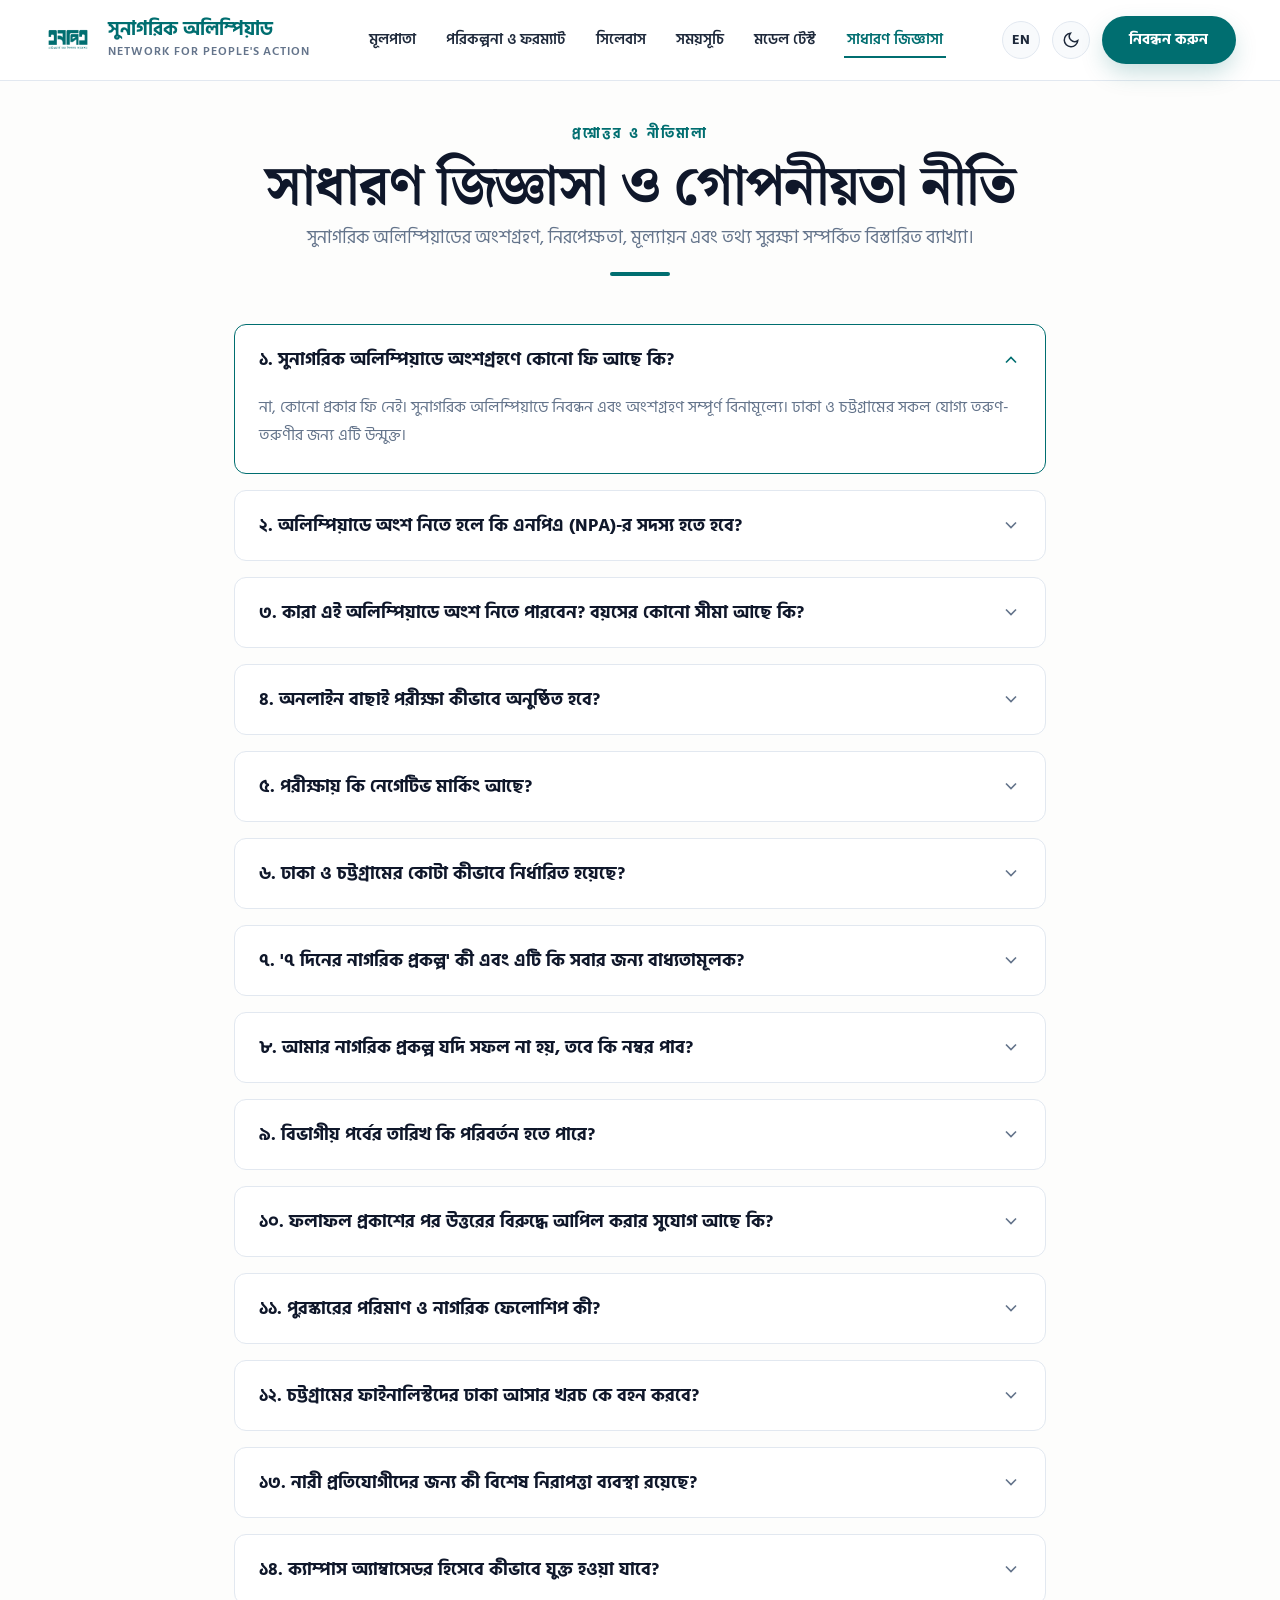
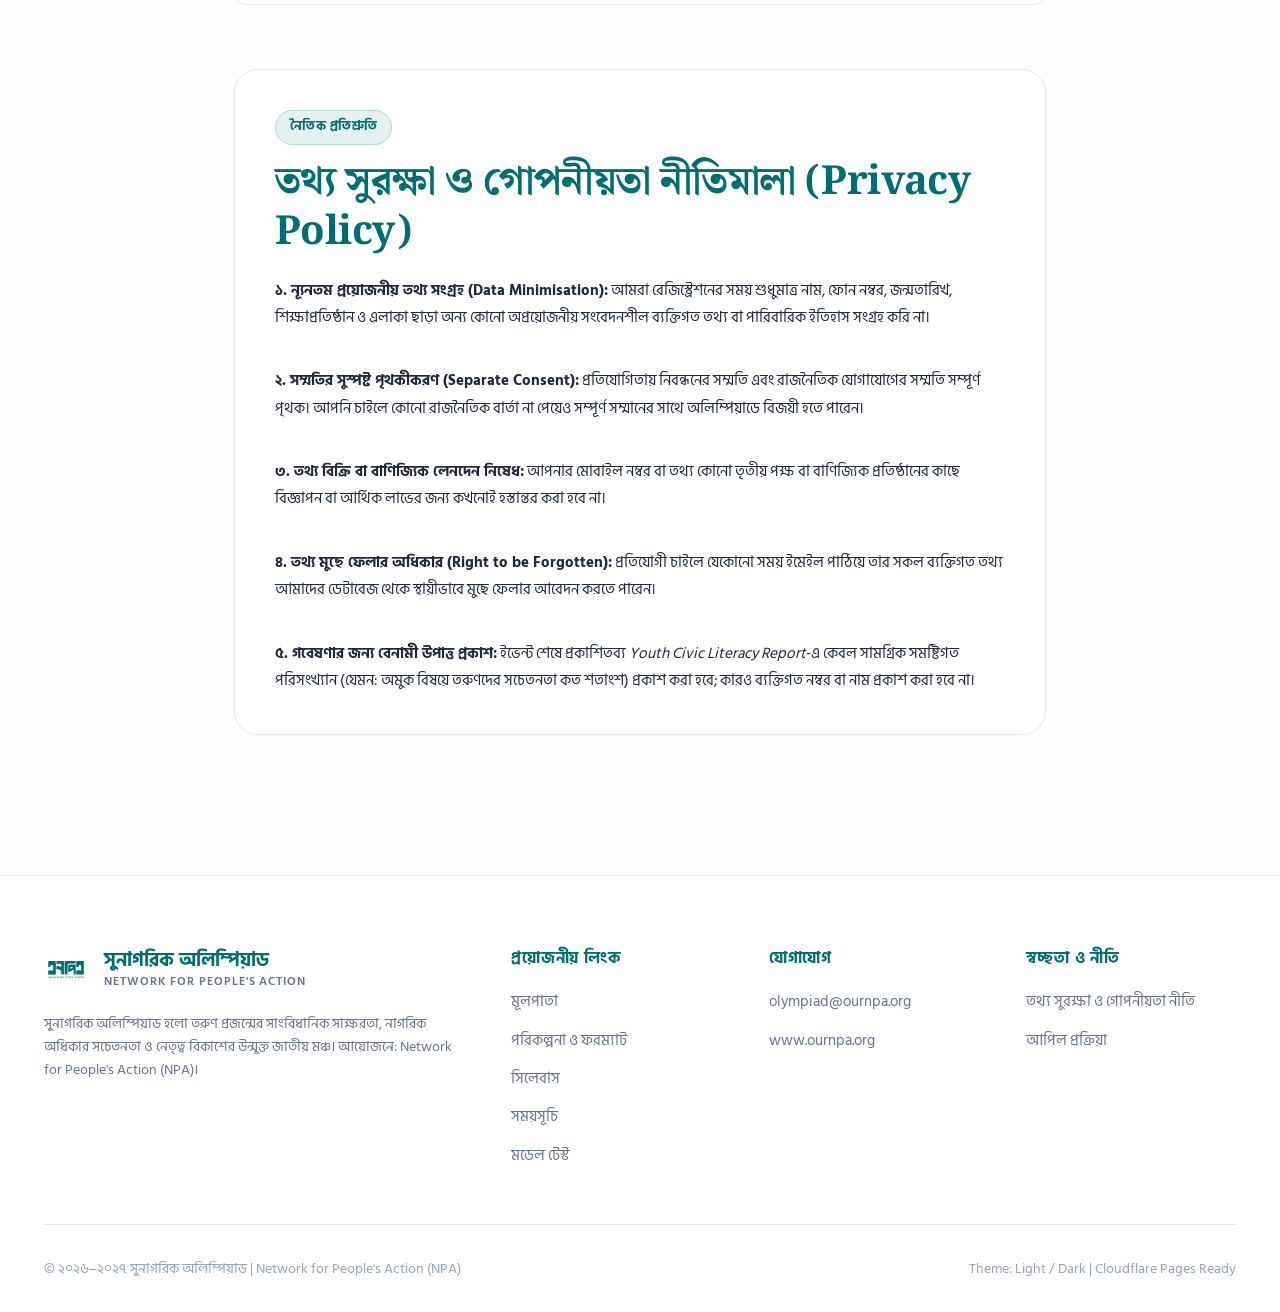
==== faq.html @ 2a1def89 "feat: complete Good Citizen Olympiad website ready for Cloudflare Pages" ====
<!DOCTYPE html>
<html lang="bn">
<head>
  <meta charset="UTF-8">
  <meta name="viewport" content="width=device-width, initial-scale=1.0">
  <title>সাধারণ জিজ্ঞাসা ও গোপনীয়তা নীতি | সুনাগরিক অলিম্পিয়াড ২০২৭</title>
  <meta name="description" content="সুনাগরিক অলিম্পিয়াড ২০২৭ সম্পর্কিত ১৪টি প্রশ্নোত্তর, আপিল পদ্ধতি এবং কঠোর তথ্য সুরক্ষা ও গোপনীয়তা নীতি।">
  <link rel="icon" type="image/png" href="/assets/images/npa-logo.png">
  <link rel="stylesheet" href="/assets/css/style.css">
</head>
<body>

  <!-- Site Navigation Header -->
  <header class="site-header">
    <div class="container">
      <div class="nav-inner">
        <a href="/" class="brand-wrapper">
          <img src="/assets/images/npa-logo.png" alt="NPA Logo" class="brand-logo-img">
          <div class="brand-text-block">
            <span class="brand-title" data-i18n="brandTitle">সুনাগরিক অলিম্পিয়াড</span>
            <span class="brand-sub" data-i18n="brandSubtitle">Network for People's Action</span>
          </div>
        </a>

        <nav>
          <ul class="nav-links">
            <li><a href="/" class="nav-link" data-i18n="navHome">মূলপাতা</a></li>
            <li><a href="/program.html" class="nav-link" data-i18n="navProgram">পরিকল্পনা ও ফরম্যাট</a></li>
            <li><a href="/syllabus.html" class="nav-link" data-i18n="navSyllabus">সিলেবাস</a></li>
            <li><a href="/schedule.html" class="nav-link" data-i18n="navSchedule">সময়সূচি</a></li>
            <li><a href="/quiz.html" class="nav-link" data-i18n="navQuiz">মডেল টেস্ট</a></li>
            <li><a href="/faq.html" class="nav-link active" data-i18n="navFaq">সাধারণ জিজ্ঞাসা</a></li>
          </ul>
        </nav>

        <div class="nav-actions">
          <button class="btn-icon-toggle lang-toggle-btn" aria-label="Toggle Language" title="Toggle Language">EN</button>
          <button class="btn-icon-toggle theme-toggle-btn" aria-label="Toggle Theme" title="Toggle Theme"></button>
          <a href="/register.html" class="btn btn-primary nav-cta-btn" data-i18n="btnRegister">নিবন্ধন করুন</a>
          <button class="btn-mobile-menu" aria-label="Open Navigation Menu">
            <svg width="28" height="28" viewBox="0 0 24 24" fill="none" stroke="currentColor" stroke-width="2">
              <line x1="3" y1="12" x2="21" y2="12"></line>
              <line x1="3" y1="6" x2="21" y2="6"></line>
              <line x1="3" y1="18" x2="21" y2="18"></line>
            </svg>
          </button>
        </div>
      </div>
    </div>
  </header>

  <!-- Mobile Drawer Menu -->
  <div class="mobile-drawer">
    <div class="mobile-drawer-header">
      <div class="brand-wrapper">
        <img src="/assets/images/npa-logo.png" alt="NPA Logo" style="height: 38px;">
        <span class="brand-title" data-i18n="brandTitle">সুনাগরিক অলিম্পিয়াড</span>
      </div>
      <button class="btn-close-drawer btn-icon-toggle">✕</button>
    </div>
    <ul class="mobile-nav-links">
      <li><a href="/" data-i18n="navHome">মূলপাতা</a></li>
      <li><a href="/program.html" data-i18n="navProgram">পরিকল্পনা ও ফরম্যাট</a></li>
      <li><a href="/syllabus.html" data-i18n="navSyllabus">সিলেবাস</a></li>
      <li><a href="/schedule.html" data-i18n="navSchedule">সময়সূচি</a></li>
      <li><a href="/quiz.html" data-i18n="navQuiz">মডেল টেস্ট</a></li>
      <li><a href="/faq.html" class="active" data-i18n="navFaq">সাধারণ জিজ্ঞাসা</a></li>
    </ul>
    <div style="margin-top: auto; display: flex; flex-direction: column; gap: 1rem;">
      <a href="/register.html" class="btn btn-primary btn-lg" style="width: 100%; text-align: center;" data-i18n="btnRegister">নিবন্ধন করুন</a>
    </div>
  </div>

  <main style="padding-top: 120px; padding-bottom: 60px;">
    <div class="container-narrow">
      
      <!-- Page Header -->
      <div class="section-header" style="margin-bottom: 3rem;">
        <span class="section-tag">প্রশ্নোত্তর ও নীতিমালা</span>
        <h1 class="font-serif-bn">সাধারণ জিজ্ঞাসা ও গোপনীয়তা নীতি</h1>
        <p>সুনাগরিক অলিম্পিয়াডের অংশগ্রহণ, নিরপেক্ষতা, মূল্যায়ন এবং তথ্য সুরক্ষা সম্পর্কিত বিস্তারিত ব্যাখ্যা।</p>
        <div class="divider-line"></div>
      </div>

      <!-- FAQ Accordion List -->
      <div class="accordion" style="margin-bottom: 4rem;">
        
        <!-- Q1 -->
        <div class="accordion-item active">
          <button class="accordion-button">
            <span>১. সুনাগরিক অলিম্পিয়াডে অংশগ্রহণে কোনো ফি আছে কি?</span>
            <svg class="accordion-icon" viewBox="0 0 24 24" fill="none" stroke="currentColor" stroke-width="2"><polyline points="6 9 12 15 18 9"></polyline></svg>
          </button>
          <div class="accordion-body">
            না, কোনো প্রকার ফি নেই। সুনাগরিক অলিম্পিয়াডে নিবন্ধন এবং অংশগ্রহণ সম্পূর্ণ বিনামূল্যে। ঢাকা ও চট্টগ্রামের সকল যোগ্য তরুণ-তরুণীর জন্য এটি উন্মুক্ত।
          </div>
        </div>

        <!-- Q2 -->
        <div class="accordion-item">
          <button class="accordion-button">
            <span>২. অলিম্পিয়াডে অংশ নিতে হলে কি এনপিএ (NPA)-র সদস্য হতে হবে?</span>
            <svg class="accordion-icon" viewBox="0 0 24 24" fill="none" stroke="currentColor" stroke-width="2"><polyline points="6 9 12 15 18 9"></polyline></svg>
          </button>
          <div class="accordion-body">
            একদমই নয়। অংশগ্রহণের জন্য কোনো রাজনৈতিক দলের সদস্যপদ বাধ্যতামূলক নয় এবং এটি কখনোই শর্ত হতে পারে না। বিচারকমণ্ডলী (Jury) কখনো কোনো প্রতিযোগীর রাজনৈতিক পরিচয় বা সদস্যপদ সংক্রান্ত তথ্য দেখতে পারেন না। মূল্যায়ন হয় ১০০% নিরপেক্ষ মেধার ভিত্তিতে।
          </div>
        </div>

        <!-- Q3 -->
        <div class="accordion-item">
          <button class="accordion-button">
            <span>৩. কারা এই অলিম্পিয়াডে অংশ নিতে পারবেন? বয়সের কোনো সীমা আছে কি?</span>
            <svg class="accordion-icon" viewBox="0 0 24 24" fill="none" stroke="currentColor" stroke-width="2"><polyline points="6 9 12 15 18 9"></polyline></svg>
          </button>
          <div class="accordion-body">
            ঢাকা ও চট্টগ্রাম অঞ্চলে বসবাসরত বা অধ্যয়নরত ১৬ থেকে ৩০ বছর বয়সী যেকোনো তরুণ-তরুণী ও শিক্ষার্থী (কলেজ, বিশ্ববিদ্যালয়, মাদ্রাসা বা পেশাজীবী) অংশগ্রহণ করতে পারবেন।
          </div>
        </div>

        <!-- Q4 -->
        <div class="accordion-item">
          <button class="accordion-button">
            <span>৪. অনলাইন বাছাই পরীক্ষা কীভাবে অনুষ্ঠিত হবে?</span>
            <svg class="accordion-icon" viewBox="0 0 24 24" fill="none" stroke="currentColor" stroke-width="2"><polyline points="6 9 12 15 18 9"></polyline></svg>
          </button>
          <div class="accordion-body">
            ৯ জানুয়ারি ২০২৭, শনিবার সকাল ১০:০০ টায় কেন্দ্রীয় অনলাইন পোর্টালে পরীক্ষা শুরু হবে। মোবাইল ফোন, ট্যাবলেট বা ল্যাপটপ দিয়ে যেকোনো স্থান থেকে যুক্ত হওয়া যাবে। ৬০টি বহুনির্বাচনী (MCQ) প্রশ্নের জন্য সময় ৪৫ মিনিট।
          </div>
        </div>

        <!-- Q5 -->
        <div class="accordion-item">
          <button class="accordion-button">
            <span>৫. পরীক্ষায় কি নেগেটিভ মার্কিং আছে?</span>
            <svg class="accordion-icon" viewBox="0 0 24 24" fill="none" stroke="currentColor" stroke-width="2"><polyline points="6 9 12 15 18 9"></polyline></svg>
          </button>
          <div class="accordion-body">
            অনলাইন বাছাই পর্বে কোনো নেগেটিভ মার্কিং নেই। প্রতিটি সঠিক উত্তরের জন্য ১ নম্বর বরাদ্দ থাকবে।
          </div>
        </div>

        <!-- Q6 -->
        <div class="accordion-item">
          <button class="accordion-button">
            <span>৬. ঢাকা ও চট্টগ্রামের কোটা কীভাবে নির্ধারিত হয়েছে?</span>
            <svg class="accordion-icon" viewBox="0 0 24 24" fill="none" stroke="currentColor" stroke-width="2"><polyline points="6 9 12 15 18 9"></polyline></svg>
          </button>
          <div class="accordion-body">
            অনলাইন পর্ব থেকে ঢাকা থেকে শীর্ষ ৩০০ জন এবং চট্টগ্রাম থেকে শীর্ষ ৩০০ জন মোট ৬০০ জন বিভাগীয় পর্বে যাবেন। এরপর বিভাগীয় পর্ব থেকে ঢাকা থেকে ১০ জন এবং চট্টগ্রাম থেকে ১০ জন করে মোট ২০ জন গ্র্যান্ড ফাইনালে স্থান পাবেন। চট্টগ্রাম অঞ্চলের যোগ্য প্রতিনিধিত্ব নিশ্চিত করতেই এই প্রতিসম কোটা রাখা হয়েছে।
          </div>
        </div>

        <!-- Q7 -->
        <div class="accordion-item">
          <button class="accordion-button">
            <span>৭. '৭ দিনের নাগরিক প্রকল্প' কী এবং এটি কি সবার জন্য বাধ্যতামূলক?</span>
            <svg class="accordion-icon" viewBox="0 0 24 24" fill="none" stroke="currentColor" stroke-width="2"><polyline points="6 9 12 15 18 9"></polyline></svg>
          </button>
          <div class="accordion-body">
            অনলাইন পর্বে উত্তীর্ণ ৬০০ জন বিভাগীয় প্রতিযোগীর জন্য এটি একটি ঐচ্ছিক কিন্তু অত্যন্ত ফলপ্রসূ ট্র্যাক। প্রতিযোগীরা নিজ এলাকায় একটি ছোট বাস্তব নাগরিক সমস্যা দূরীকরণে উদ্যোগ নিয়ে ২ পৃষ্ঠার প্রতিবেদন জমা দেবেন। এতে সর্বোচ্চ ১০ বোনাস নম্বর যোগ হবে।
          </div>
        </div>

        <!-- Q8 -->
        <div class="accordion-item">
          <button class="accordion-button">
            <span>৮. আমার নাগরিক প্রকল্প যদি সফল না হয়, তবে কি নম্বর পাব?</span>
            <svg class="accordion-icon" viewBox="0 0 24 24" fill="none" stroke="currentColor" stroke-width="2"><polyline points="6 9 12 15 18 9"></polyline></svg>
          </button>
          <div class="accordion-body">
            হ্যাঁ! আমরা কোনো রাজনৈতিক কৃত্রিম শোডাউন চাই না; আমরা সততাকে মূল্য দিই। যদি কোনো বাস্তব বাধার কারণে প্রকল্পটি সফল না-ও হয়, তবে কী শিখেছেন এবং স্থানীয় ক্ষমতার কাঠামো কেমন ছিল তা সততার সাথে তুলে ধরলে আপনি পূর্ণ নম্বর পেতে পারেন।
          </div>
        </div>

        <!-- Q9 -->
        <div class="accordion-item">
          <button class="accordion-button">
            <span>৯. বিভাগীয় পর্বের তারিখ কি পরিবর্তন হতে পারে?</span>
            <svg class="accordion-icon" viewBox="0 0 24 24" fill="none" stroke="currentColor" stroke-width="2"><polyline points="6 9 12 15 18 9"></polyline></svg>
          </button>
          <div class="accordion-body">
            বিভাগীয় পর্ব নির্ধারিত রয়েছে ২৩ জানুয়ারি ২০২৭ (শনিবার)। তবে কোনো বিশ্ববিদ্যালয়ের আনুষ্ঠানিক ভর্তি পরীক্ষার সূচির সাথে সাংঘর্ষিক হলে পূর্বঘোষিত ব্যাকআপ তারিখ ২৪ জানুয়ারি ২০২৭ (রবিবার) অনুষ্ঠিত হবে।
          </div>
        </div>

        <!-- Q10 -->
        <div class="accordion-item">
          <button class="accordion-button">
            <span>১০. ফলাফল প্রকাশের পর উত্তরের বিরুদ্ধে আপিল করার সুযোগ আছে কি?</span>
            <svg class="accordion-icon" viewBox="0 0 24 24" fill="none" stroke="currentColor" stroke-width="2"><polyline points="6 9 12 15 18 9"></polyline></svg>
          </button>
          <div class="accordion-body">
            হ্যাঁ। পরীক্ষার ৪৮ ঘণ্টার মধ্যে অফিসিয়াল উত্তরমালা প্রকাশ করা হবে। ফলাফল প্রকাশের পর ৭ দিন ব্যাপী নিরপেক্ষ পুনর্বিবেচনা প্যানেলের কাছে লিখিত রি-চেকিং আবেদন করার উন্মুক্ত ব্যবস্থা থাকবে।
          </div>
        </div>

        <!-- Q11 -->
        <div class="accordion-item">
          <button class="accordion-button">
            <span>১১. পুরস্কারের পরিমাণ ও নাগরিক ফেলোশিপ কী?</span>
            <svg class="accordion-icon" viewBox="0 0 24 24" fill="none" stroke="currentColor" stroke-width="2"><polyline points="6 9 12 15 18 9"></polyline></svg>
          </button>
          <div class="accordion-body">
            মোট পুরস্কার পুল ৫,৩০,০০০ টাকা। চ্যাম্পিয়ন, ১ম ও ২য় রানারআপের পাশাপাশি শীর্ষ ২০ জন ফাইনালিস্ট এক বছরের জন্য মর্যাদাপূর্ণ 'নাগরিক ফেলোশিপ' পাবেন, যেখানে মাসিক গবেষণা স্টাইপেন্ড ও সিনিয়র একাডেমিশিয়ানদের মেন্টরশিপ থাকবে।
          </div>
        </div>

        <!-- Q12 -->
        <div class="accordion-item">
          <button class="accordion-button">
            <span>১২. চট্টগ্রামের ফাইনালিস্টদের ঢাকা আসার খরচ কে বহন করবে?</span>
            <svg class="accordion-icon" viewBox="0 0 24 24" fill="none" stroke="currentColor" stroke-width="2"><polyline points="6 9 12 15 18 9"></polyline></svg>
          </button>
          <div class="accordion-body">
            চট্টগ্রাম অঞ্চলের নির্বাচিত ১০ জন ফাইনালিস্ট ও সমন্বয়কারী টিমের ঢাকা যাতায়াত, থাকা এবং প্রয়োজনীয় সকল নিরাপত্তা ও আতিথেয়তার ব্যয় অলিম্পিয়াড কমিটি বহন করবে।
          </div>
        </div>

        <!-- Q13 -->
        <div class="accordion-item">
          <button class="accordion-button">
            <span>১৩. নারী প্রতিযোগীদের জন্য কী বিশেষ নিরাপত্তা ব্যবস্থা রয়েছে?</span>
            <svg class="accordion-icon" viewBox="0 0 24 24" fill="none" stroke="currentColor" stroke-width="2"><polyline points="6 9 12 15 18 9"></polyline></svg>
          </button>
          <div class="accordion-body">
            আমাদের লক্ষ্য ন্যূনতম ৪৫% নারী অংশগ্রহণ নিশ্চিত করা। প্রতিটি ভেন্যুতে আলাদা নারী হেল্পডেস্ক, নিরাপদ যাতায়াত সমন্বয় এবং একজন সিনিয়র নারী আইনজীবীর নেতৃত্বে স্বাধীন সেইফগার্ডিং ও অভিযোগ সেল সার্বক্ষণিক সক্রিয় থাকবে।
          </div>
        </div>

        <!-- Q14 -->
        <div class="accordion-item">
          <button class="accordion-button">
            <span>১৪. ক্যাম্পাস অ্যাম্বাসেডর হিসেবে কীভাবে যুক্ত হওয়া যাবে?</span>
            <svg class="accordion-icon" viewBox="0 0 24 24" fill="none" stroke="currentColor" stroke-width="2"><polyline points="6 9 12 15 18 9"></polyline></svg>
          </button>
          <div class="accordion-body">
            ঢাকা ও চট্টগ্রামের ৩০টি সুনির্দিষ্ট ক্যাম্পাসে মোট ৬০ জন অ্যাম্বাসেডর নির্বাচন করা হবে (প্রতি ক্যাম্পাসে ১ জন নারী ও ১ জন পুরুষ)। নির্বাচিত অ্যাম্বাসেডররা মাসিক ৩,০০০ টাকা স্টাইপেন্ড, সার্টিফিকেট এবং ফেলোশিপের অগ্রাধিকার পাবেন।
          </div>
        </div>

      </div>

      <!-- PRIVACY POLICY SECTION -->
      <div id="privacy" style="background: var(--bg-card); border: 1.5px solid var(--border); border-radius: var(--radius-xl); padding: 2.5rem; margin-top: 3rem;">
        <span class="badge badge-primary" style="margin-bottom: 0.75rem;">নৈতিক প্রতিশ্রুতি</span>
        <h2 class="font-serif-bn" style="color: var(--primary); margin-bottom: 1.25rem;">তথ্য সুরক্ষা ও গোপনীয়তা নীতিমালা (Privacy Policy)</h2>
        
        <div style="display: flex; flex-direction: column; gap: 1.25rem; font-size: 0.95rem; line-height: 1.8; color: var(--text-main);">
          <p>
            <strong>১. ন্যূনতম প্রয়োজনীয় তথ্য সংগ্রহ (Data Minimisation):</strong> আমরা রেজিস্ট্রেশনের সময় শুধুমাত্র নাম, ফোন নম্বর, জন্মতারিখ, শিক্ষাপ্রতিষ্ঠান ও এলাকা ছাড়া অন্য কোনো অপ্রয়োজনীয় সংবেদনশীল ব্যক্তিগত তথ্য বা পারিবারিক ইতিহাস সংগ্রহ করি না।
          </p>
          <p>
            <strong>২. সম্মতির সুস্পষ্ট পৃথকীকরণ (Separate Consent):</strong> প্রতিযোগিতায় নিবন্ধনের সম্মতি এবং রাজনৈতিক যোগাযোগের সম্মতি সম্পূর্ণ পৃথক। আপনি চাইলে কোনো রাজনৈতিক বার্তা না পেয়েও সম্পূর্ণ সম্মানের সাথে অলিম্পিয়াডে বিজয়ী হতে পারেন।
          </p>
          <p>
            <strong>৩. তথ্য বিক্রি বা বাণিজ্যিক লেনদেন নিষেধ:</strong> আপনার মোবাইল নম্বর বা তথ্য কোনো তৃতীয় পক্ষ বা বাণিজ্যিক প্রতিষ্ঠানের কাছে বিজ্ঞাপন বা আর্থিক লাভের জন্য কখনোই হস্তান্তর করা হবে না।
          </p>
          <p>
            <strong>৪. তথ্য মুছে ফেলার অধিকার (Right to be Forgotten):</strong> প্রতিযোগী চাইলে যেকোনো সময় ইমেইল পাঠিয়ে তার সকল ব্যক্তিগত তথ্য আমাদের ডেটাবেজ থেকে স্থায়ীভাবে মুছে ফেলার আবেদন করতে পারেন।
          </p>
          <p>
            <strong>৫. গবেষণার জন্য বেনামী উপাত্ত প্রকাশ:</strong> ইভেন্ট শেষে প্রকাশিতব্য <em>Youth Civic Literacy Report</em>-এ কেবল সামগ্রিক সমষ্টিগত পরিসংখ্যান (যেমন: অমুক বিষয়ে তরুণদের সচেতনতা কত শতাংশ) প্রকাশ করা হবে; কারও ব্যক্তিগত নম্বর বা নাম প্রকাশ করা হবে না।
          </p>
        </div>
      </div>

    </div>
  </main>

  <!-- Site Footer -->
  <footer class="site-footer">
    <div class="container">
      <div class="footer-grid">
        <div class="footer-col">
          <div class="brand-wrapper" style="margin-bottom: 1.25rem;">
            <img src="/assets/images/npa-logo.png" alt="NPA Logo" style="height: 44px;">
            <div class="brand-text-block">
              <span class="brand-title" data-i18n="brandTitle">সুনাগরিক অলিম্পিয়াড</span>
              <span class="brand-sub">Network for People's Action</span>
            </div>
          </div>
          <p style="font-size: 0.9rem; color: var(--text-muted); line-height: 1.6;" data-i18n="footerDesc">
            সুনাগরিক অলিম্পিয়াড হলো তরুণ প্রজন্মের সাংবিধানিক সাক্ষরতা, নাগরিক অধিকার সচেতনতা ও নেতৃত্ব বিকাশের উন্মুক্ত জাতীয় মঞ্চ। আয়োজনে: Network for People's Action (NPA)।
          </p>
        </div>
        <div class="footer-col">
          <h4 data-i18n="footerQuickLinks">প্রয়োজনীয় লিংক</h4>
          <ul class="footer-links">
            <li><a href="/" data-i18n="navHome">মূলপাতা</a></li>
            <li><a href="/program.html" data-i18n="navProgram">পরিকল্পনা ও ফরম্যাট</a></li>
            <li><a href="/syllabus.html" data-i18n="navSyllabus">সিলেবাস ও পাঠ্যতালিকা</a></li>
            <li><a href="/schedule.html" data-i18n="navSchedule">সময়সূচি ও ভেন্যু</a></li>
            <li><a href="/quiz.html" data-i18n="navQuiz">অনলাইন মডেল টেস্ট</a></li>
          </ul>
        </div>
        <div class="footer-col">
          <h4 data-i18n="footerContact">যোগাযোগ</h4>
          <ul class="footer-links">
            <li><a href="mailto:olympiad@ournpa.org">olympiad@ournpa.org</a></li>
            <li><a href="https://ournpa.org" target="_blank" rel="noopener">www.ournpa.org</a></li>
          </ul>
        </div>
        <div class="footer-col">
          <h4>স্বচ্ছতা ও নীতি</h4>
          <ul class="footer-links">
            <li><a href="/faq.html#privacy">তথ্য সুরক্ষা ও গোপনীয়তা নীতি</a></li>
            <li><a href="/faq.html">আপিল প্রক্রিয়া</a></li>
          </ul>
        </div>
      </div>
      <div class="footer-bottom">
        <div>© ২০২৬–২০২৭ সুনাগরিক অলিম্পিয়াড | Network for People's Action (NPA)</div>
        <div>Theme: Light / Dark | Cloudflare Pages Ready</div>
      </div>
    </div>
  </footer>

  <script src="/assets/js/config.js"></script>
  <script src="/assets/js/translations.js"></script>
  <script src="/assets/js/main.js"></script>
</body>
</html>
---- assets/css/style.css ----
/* ==========================================================================
   Good Citizen Olympiad (সুনাগরিক অলিম্পিয়াড)
   Design System & Core Stylesheet
   Theme: Network for People's Action (NPA) - Deep Teal (#006E70) & Clean Cream
   ========================================================================== */

/* --- Google Fonts Import --- */
@import url('https://fonts.googleapis.com/css2?family=Plus+Jakarta+Sans:wght@300;400;500;600;700;800&family=Noto+Serif+Bengali:wght@400;500;600;700;800;900&family=Hind+Siliguri:wght@300;400;500;600;700&display=swap');

/* --- Root CSS Variables (Light & Dark Mode) --- */
:root {
  /* Color Palette - Authentic NPA Teal Branding */
  --primary: #006E70;
  --primary-hover: #005a5c;
  --primary-dark: #004648;
  --primary-light: #0d8c8f;
  --primary-50: #f0f9f9;
  --primary-100: #daf0f1;
  --primary-200: #b5e2e4;
  --primary-500: #006E70;
  --primary-rgba-10: rgba(0, 110, 112, 0.10);
  --primary-rgba-20: rgba(0, 110, 112, 0.20);
  --primary-rgba-30: rgba(0, 110, 112, 0.30);

  /* Secondary Accents */
  --accent-amber: #f59e0b;
  --accent-red: #e11d48;
  --accent-blue: #1877f2;
  --accent-emerald: #10b981;

  /* Neutrals - Light Theme (Default) */
  --bg-page: #fdfdfc;
  --bg-card: #ffffff;
  --bg-surface: #f8fafc;
  --bg-muted: #f1f5f9;
  --border: #e2e8f0;
  --border-light: #f1f5f9;
  --border-primary: rgba(0, 110, 112, 0.25);

  --text-main: #1e293b;
  --text-muted: #64748b;
  --text-subtle: #94a3b8;
  --text-heading: #0f172a;
  --text-inverse: #ffffff;

  /* Header & Navigation */
  --nav-bg: rgba(255, 255, 255, 0.92);
  --nav-border: #e2e8f0;

  /* Shadows */
  --shadow-sm: 0 1px 2px 0 rgba(0, 0, 0, 0.05);
  --shadow-md: 0 4px 6px -1px rgba(0, 0, 0, 0.08), 0 2px 4px -2px rgba(0, 0, 0, 0.06);
  --shadow-lg: 0 10px 15px -3px rgba(0, 0, 0, 0.08), 0 4px 6px -4px rgba(0, 0, 0, 0.05);
  --shadow-xl: 0 20px 25px -5px rgba(0, 0, 0, 0.10), 0 8px 10px -6px rgba(0, 0, 0, 0.05);
  --shadow-primary: 0 10px 25px -3px rgba(0, 110, 112, 0.25);
  --shadow-glow: 0 0 25px rgba(0, 110, 112, 0.2);

  /* Typography */
  --font-sans: 'Plus Jakarta Sans', -apple-system, BlinkMacSystemFont, "Segoe UI", Roboto, sans-serif;
  --font-bengali-serif: 'Noto Serif Bengali', Georgia, serif;
  --font-bengali-sans: 'Hind Siliguri', -apple-system, sans-serif;

  /* Radius & Transitions */
  --radius-sm: 6px;
  --radius-md: 12px;
  --radius-lg: 18px;
  --radius-xl: 24px;
  --radius-full: 9999px;
  --transition-fast: 0.15s ease;
  --transition-base: 0.25s cubic-bezier(0.16, 1, 0.3, 1);
  --transition-smooth: 0.4s cubic-bezier(0.16, 1, 0.3, 1);
}

/* --- Dark Theme Overrides --- */
[data-theme="dark"] {
  --bg-page: #0b1319;
  --bg-card: #121d24;
  --bg-surface: #18252e;
  --bg-muted: #1e2e38;
  --border: #22343f;
  --border-light: #192730;
  --border-primary: rgba(13, 140, 143, 0.35);

  --text-main: #e2e8f0;
  --text-muted: #94a3b8;
  --text-subtle: #64748b;
  --text-heading: #f8fafc;
  --text-inverse: #0b1319;

  --nav-bg: rgba(11, 19, 25, 0.92);
  --nav-border: #22343f;

  --primary: #10979a;
  --primary-hover: #15b0b3;
  --primary-dark: #005a5c;
  --primary-50: rgba(16, 151, 154, 0.1);
  --primary-100: rgba(16, 151, 154, 0.18);
  --primary-200: rgba(16, 151, 154, 0.28);
  --primary-rgba-10: rgba(16, 151, 154, 0.15);
  --primary-rgba-20: rgba(16, 151, 154, 0.25);
  --primary-rgba-30: rgba(16, 151, 154, 0.35);

  --shadow-sm: 0 1px 2px 0 rgba(0, 0, 0, 0.5);
  --shadow-md: 0 4px 6px -1px rgba(0, 0, 0, 0.5);
  --shadow-lg: 0 10px 15px -3px rgba(0, 0, 0, 0.6);
  --shadow-xl: 0 20px 25px -5px rgba(0, 0, 0, 0.7);
  --shadow-primary: 0 10px 25px -3px rgba(16, 151, 154, 0.3);
  --shadow-glow: 0 0 30px rgba(16, 151, 154, 0.35);
}

/* --- Base Resets --- */
*, *::before, *::after {
  box-sizing: border-box;
  margin: 0;
  padding: 0;
}

html {
  font-size: 16px;
  scroll-behavior: smooth;
  -webkit-text-size-adjust: 100%;
}

body {
  font-family: var(--font-bengali-sans), var(--font-sans);
  background-color: var(--bg-page);
  color: var(--text-main);
  line-height: 1.65;
  overflow-x: hidden;
  transition: background-color var(--transition-smooth), color var(--transition-smooth);
}

body.lang-en {
  font-family: var(--font-sans);
}

/* Noto Serif Bengali for ceremonial/philosophical headlines */
.font-serif-bn {
  font-family: var(--font-bengali-serif), serif;
}

/* Text Selection */
::selection {
  background: var(--primary);
  color: #ffffff;
}

/* Typography Helpers */
h1, h2, h3, h4, h5, h6 {
  color: var(--text-heading);
  font-weight: 700;
  line-height: 1.25;
}

h1 { font-size: clamp(2rem, 4.5vw, 3.5rem); letter-spacing: -0.02em; }
h2 { font-size: clamp(1.6rem, 3.2vw, 2.5rem); letter-spacing: -0.015em; }
h3 { font-size: clamp(1.25rem, 2.2vw, 1.75rem); }
h4 { font-size: 1.2rem; }

p { margin-bottom: 1rem; }
p:last-child { margin-bottom: 0; }

a {
  color: var(--primary);
  text-decoration: none;
  transition: color var(--transition-fast);
}
a:hover {
  color: var(--primary-hover);
}

img, svg {
  display: block;
  max-width: 100%;
}

button, input, select, textarea {
  font-family: inherit;
  font-size: inherit;
  color: inherit;
}

/* --- Layout Containers --- */
.container {
  width: 100%;
  max-width: 1240px;
  margin-left: auto;
  margin-right: auto;
  padding-left: 1.5rem;
  padding-right: 1.5rem;
}

.container-narrow {
  width: 100%;
  max-width: 860px;
  margin-left: auto;
  margin-right: auto;
  padding-left: 1.5rem;
  padding-right: 1.5rem;
}

/* --- Navigation Bar --- */
.site-header {
  position: fixed;
  top: 0;
  left: 0;
  right: 0;
  z-index: 1000;
  background-color: var(--nav-bg);
  backdrop-filter: blur(14px);
  -webkit-backdrop-filter: blur(14px);
  border-bottom: 1px solid var(--nav-border);
  transition: background-color var(--transition-base), border-color var(--transition-base), box-shadow var(--transition-base);
}

.site-header.scrolled {
  box-shadow: var(--shadow-md);
}

.nav-inner {
  display: flex;
  align-items: center;
  justify-content: space-between;
  height: 80px;
}

.brand-wrapper {
  display: flex;
  align-items: center;
  gap: 1rem;
  text-decoration: none;
}

.brand-logo-img {
  height: 48px;
  width: auto;
  object-fit: contain;
  transition: transform var(--transition-base);
}
.brand-wrapper:hover .brand-logo-img {
  transform: scale(1.04);
}

.brand-text-block {
  display: flex;
  flex-direction: column;
}

.brand-title {
  font-size: 1.2rem;
  font-weight: 800;
  color: var(--primary);
  line-height: 1.15;
}

.brand-sub {
  font-size: 0.72rem;
  font-weight: 600;
  text-transform: uppercase;
  letter-spacing: 0.08em;
  color: var(--text-muted);
}

.nav-links {
  display: flex;
  align-items: center;
  gap: 1.5rem;
  list-style: none;
}

.nav-link {
  font-size: 0.92rem;
  font-weight: 600;
  color: var(--text-main);
  padding: 0.4rem 0.2rem;
  position: relative;
  transition: color var(--transition-fast);
}

.nav-link:hover, .nav-link.active {
  color: var(--primary);
}

.nav-link::after {
  content: '';
  position: absolute;
  bottom: 0;
  left: 0;
  width: 0;
  height: 2px;
  background-color: var(--primary);
  transition: width var(--transition-base);
}

.nav-link:hover::after, .nav-link.active::after {
  width: 100%;
}

.nav-actions {
  display: flex;
  align-items: center;
  gap: 0.75rem;
}

/* Control Buttons (Lang & Theme Toggles) */
.btn-icon-toggle {
  background: var(--bg-surface);
  border: 1px solid var(--border);
  color: var(--text-main);
  width: 38px;
  height: 38px;
  border-radius: var(--radius-full);
  display: inline-flex;
  align-items: center;
  justify-content: center;
  cursor: pointer;
  transition: all var(--transition-fast);
  font-size: 0.85rem;
  font-weight: 700;
}

.btn-icon-toggle:hover {
  background: var(--primary-50);
  border-color: var(--primary);
  color: var(--primary);
  transform: translateY(-1px);
}

/* Hamburger button */
.btn-mobile-menu {
  display: none;
  background: none;
  border: none;
  color: var(--text-main);
  padding: 0.5rem;
  cursor: pointer;
}

/* --- Mobile Drawer Navigation --- */
.mobile-drawer {
  position: fixed;
  inset: 0;
  background: var(--bg-card);
  z-index: 1050;
  transform: translateX(100%);
  transition: transform var(--transition-smooth);
  display: flex;
  flex-direction: column;
  padding: 1.5rem;
  overflow-y: auto;
}

.mobile-drawer.open {
  transform: translateX(0);
}

.mobile-drawer-header {
  display: flex;
  align-items: center;
  justify-content: space-between;
  margin-bottom: 2rem;
  padding-bottom: 1rem;
  border-bottom: 1px solid var(--border);
}

.mobile-nav-links {
  display: flex;
  flex-direction: column;
  gap: 1.25rem;
  list-style: none;
  margin-bottom: 2rem;
}

.mobile-nav-links a {
  font-size: 1.25rem;
  font-weight: 700;
  color: var(--text-heading);
}

.mobile-nav-links a.active,
.mobile-nav-links a:hover {
  color: var(--primary);
}

/* --- Buttons --- */
.btn {
  display: inline-flex;
  align-items: center;
  justify-content: center;
  gap: 0.5rem;
  font-weight: 700;
  padding: 0.75rem 1.6rem;
  border-radius: var(--radius-full);
  transition: all var(--transition-base);
  cursor: pointer;
  border: 2px solid transparent;
  text-decoration: none;
  line-height: 1.3;
  font-size: 0.95rem;
}

.btn-primary {
  background-color: var(--primary);
  color: #ffffff !important;
  box-shadow: var(--shadow-primary);
}

.btn-primary:hover {
  background-color: var(--primary-hover);
  transform: translateY(-2px);
  box-shadow: 0 12px 24px -4px rgba(0, 110, 112, 0.4);
}

.btn-secondary {
  background-color: transparent;
  color: var(--primary) !important;
  border-color: var(--primary);
}

.btn-secondary:hover {
  background-color: var(--primary-50);
  transform: translateY(-2px);
}

.btn-outline-white {
  background: transparent;
  color: #ffffff !important;
  border-color: rgba(255, 255, 255, 0.4);
}
.btn-outline-white:hover {
  background: rgba(255, 255, 255, 0.12);
  border-color: #ffffff;
}

.btn-white {
  background-color: #ffffff;
  color: var(--primary) !important;
  box-shadow: var(--shadow-md);
}
.btn-white:hover {
  background-color: #f8fafc;
  transform: translateY(-2px);
}

.btn-lg {
  padding: 0.95rem 2.2rem;
  font-size: 1.1rem;
}

.btn-sm {
  padding: 0.45rem 1rem;
  font-size: 0.85rem;
}

/* --- Badges & Tags --- */
.badge {
  display: inline-flex;
  align-items: center;
  gap: 0.4rem;
  padding: 0.35rem 0.85rem;
  border-radius: var(--radius-full);
  font-size: 0.82rem;
  font-weight: 700;
  letter-spacing: 0.04em;
  text-transform: uppercase;
}

.badge-primary {
  background-color: var(--primary-rgba-10);
  color: var(--primary);
  border: 1px solid var(--primary-rgba-20);
}

.badge-amber {
  background-color: rgba(245, 158, 11, 0.12);
  color: #b45309;
  border: 1px solid rgba(245, 158, 11, 0.25);
}
[data-theme="dark"] .badge-amber {
  color: #fbbf24;
}

/* --- Hero Section Styling --- */
.hero-section {
  position: relative;
  padding-top: 140px;
  padding-bottom: 70px;
  overflow: hidden;
}

.hero-glow-1 {
  position: absolute;
  top: -100px;
  right: -100px;
  width: 500px;
  height: 500px;
  background: radial-gradient(circle, var(--primary-rgba-20) 0%, transparent 70%);
  border-radius: 50%;
  filter: blur(50px);
  pointer-events: none;
  z-index: 0;
}

.hero-glow-2 {
  position: absolute;
  bottom: 0;
  left: -150px;
  width: 450px;
  height: 450px;
  background: radial-gradient(circle, var(--primary-rgba-10) 0%, transparent 70%);
  border-radius: 50%;
  filter: blur(60px);
  pointer-events: none;
  z-index: 0;
}

.hero-content {
  position: relative;
  z-index: 1;
  text-align: center;
  max-width: 900px;
  margin: 0 auto;
}

.hero-title {
  margin-top: 1.25rem;
  margin-bottom: 1.5rem;
  color: var(--primary);
  font-weight: 900;
}

.hero-lead {
  font-size: clamp(1.1rem, 2vw, 1.45rem);
  color: var(--text-muted);
  line-height: 1.65;
  margin-bottom: 2.25rem;
}

.hero-cta-group {
  display: flex;
  flex-wrap: wrap;
  gap: 1rem;
  justify-content: center;
  align-items: center;
  margin-bottom: 3.5rem;
}

/* Stats Ribbon */
.stats-ribbon {
  display: grid;
  grid-template-columns: repeat(auto-fit, minmax(180px, 1fr));
  gap: 1.25rem;
  margin-top: 2rem;
  background: var(--bg-card);
  border: 1px solid var(--border);
  padding: 1.75rem;
  border-radius: var(--radius-xl);
  box-shadow: var(--shadow-md);
}

.stat-item {
  text-align: center;
  padding: 0.5rem;
}

.stat-number {
  font-size: 2.2rem;
  font-weight: 900;
  color: var(--primary);
  line-height: 1.1;
  margin-bottom: 0.35rem;
}

.stat-label {
  font-size: 0.88rem;
  font-weight: 600;
  color: var(--text-muted);
}

/* --- Section Title Header --- */
.section-header {
  text-align: center;
  max-width: 750px;
  margin: 0 auto 3.5rem auto;
}

.section-header .section-tag {
  color: var(--primary);
  font-size: 0.85rem;
  font-weight: 800;
  letter-spacing: 0.15em;
  text-transform: uppercase;
  display: inline-block;
  margin-bottom: 0.5rem;
}

.section-header h2 {
  font-weight: 800;
  margin-bottom: 1rem;
}

.section-header p {
  color: var(--text-muted);
  font-size: 1.1rem;
}

.divider-line {
  width: 60px;
  height: 4px;
  background-color: var(--primary);
  border-radius: var(--radius-full);
  margin: 1.25rem auto 0 auto;
}

/* --- Cards & Grids --- */
.card {
  background-color: var(--bg-card);
  border: 1px solid var(--border);
  border-radius: var(--radius-lg);
  padding: 2rem;
  transition: transform var(--transition-base), box-shadow var(--transition-base), border-color var(--transition-base);
  position: relative;
  overflow: hidden;
}

.card:hover {
  transform: translateY(-4px);
  border-color: var(--border-primary);
  box-shadow: var(--shadow-lg);
}

.card-icon-box {
  width: 52px;
  height: 52px;
  background-color: var(--primary-50);
  border: 1px solid var(--primary-rgba-20);
  color: var(--primary);
  border-radius: var(--radius-md);
  display: flex;
  align-items: center;
  justify-content: center;
  font-size: 1.4rem;
  font-weight: 800;
  margin-bottom: 1.5rem;
  transition: background-color var(--transition-fast), color var(--transition-fast);
}

.card:hover .card-icon-box {
  background-color: var(--primary);
  color: #ffffff;
}

/* --- Vogue Vision Divider Banner --- */
.vision-banner {
  background-color: var(--primary);
  color: #ffffff;
  padding: 5rem 1.5rem;
  position: relative;
  overflow: hidden;
  margin: 4rem 0;
  border-radius: var(--radius-xl);
}

.vision-pattern {
  position: absolute;
  inset: 0;
  opacity: 0.08;
  background-image: radial-gradient(#ffffff 1px, transparent 1px);
  background-size: 24px 24px;
}

.vision-content {
  position: relative;
  z-index: 1;
  text-align: center;
  max-width: 850px;
  margin: 0 auto;
}

.vision-quote {
  font-size: clamp(1.25rem, 2.8vw, 1.95rem);
  font-weight: 500;
  line-height: 1.6;
  margin-bottom: 1.5rem;
}

.vision-author {
  font-size: 1rem;
  font-weight: 700;
  letter-spacing: 0.1em;
  text-transform: uppercase;
  opacity: 0.9;
}

/* --- Timeline Component --- */
.timeline-stepper {
  position: relative;
  max-width: 860px;
  margin: 2rem auto;
}

.timeline-stepper::before {
  content: '';
  position: absolute;
  top: 10px;
  bottom: 10px;
  left: 27px;
  width: 3px;
  background: var(--border);
}

.timeline-step {
  display: flex;
  gap: 1.5rem;
  margin-bottom: 2.5rem;
  position: relative;
}

.step-marker {
  width: 56px;
  height: 56px;
  border-radius: 50%;
  background: var(--bg-card);
  border: 3px solid var(--primary);
  color: var(--primary);
  font-weight: 800;
  font-size: 1.2rem;
  display: flex;
  align-items: center;
  justify-content: center;
  flex-shrink: 0;
  z-index: 1;
  box-shadow: var(--shadow-sm);
}

.step-content {
  background: var(--bg-card);
  border: 1px solid var(--border);
  border-radius: var(--radius-lg);
  padding: 1.75rem;
  flex-grow: 1;
  box-shadow: var(--shadow-sm);
  transition: transform var(--transition-base), border-color var(--transition-base);
}

.timeline-step:hover .step-content {
  border-color: var(--primary);
  transform: translateX(4px);
}

/* --- Tables & Lists --- */
.custom-table-wrapper {
  overflow-x: auto;
  background: var(--bg-card);
  border: 1px solid var(--border);
  border-radius: var(--radius-lg);
  box-shadow: var(--shadow-sm);
  margin: 2rem 0;
}

.custom-table {
  width: 100%;
  border-collapse: collapse;
  text-align: left;
}

.custom-table th {
  background: var(--bg-surface);
  color: var(--primary);
  font-weight: 800;
  font-size: 0.9rem;
  text-transform: uppercase;
  letter-spacing: 0.05em;
  padding: 1rem 1.25rem;
  border-bottom: 2px solid var(--border);
}

.custom-table td {
  padding: 1rem 1.25rem;
  border-bottom: 1px solid var(--border-light);
  font-size: 0.95rem;
}

.custom-table tr:last-child td {
  border-bottom: none;
}

.custom-table tr:hover td {
  background-color: var(--primary-50);
}

/* --- Form Elements --- */
.form-group {
  margin-bottom: 1.5rem;
}

.form-label {
  display: block;
  font-weight: 700;
  font-size: 0.95rem;
  margin-bottom: 0.5rem;
  color: var(--text-heading);
}

.form-control {
  width: 100%;
  padding: 0.85rem 1.15rem;
  background-color: var(--bg-surface);
  border: 1.5px solid var(--border);
  border-radius: var(--radius-md);
  color: var(--text-main);
  transition: border-color var(--transition-fast), box-shadow var(--transition-fast);
  outline: none;
}

.form-control:focus {
  border-color: var(--primary);
  box-shadow: 0 0 0 4px var(--primary-rgba-10);
  background-color: var(--bg-card);
}

.form-check {
  display: flex;
  align-items: flex-start;
  gap: 0.75rem;
  margin-bottom: 1rem;
  cursor: pointer;
}

.form-check input[type="checkbox"] {
  width: 18px;
  height: 18px;
  accent-color: var(--primary);
  margin-top: 0.2rem;
  cursor: pointer;
}

.form-check-label {
  font-size: 0.92rem;
  color: var(--text-muted);
  line-height: 1.5;
}

/* --- Quiz Component --- */
.quiz-card {
  background: var(--bg-card);
  border: 1.5px solid var(--border);
  border-radius: var(--radius-xl);
  padding: 2.5rem;
  box-shadow: var(--shadow-lg);
  max-width: 800px;
  margin: 0 auto;
}

.quiz-header {
  display: flex;
  align-items: center;
  justify-content: space-between;
  border-bottom: 1px solid var(--border);
  padding-bottom: 1.25rem;
  margin-bottom: 2rem;
}

.quiz-timer {
  display: inline-flex;
  align-items: center;
  gap: 0.5rem;
  background: var(--primary-50);
  color: var(--primary);
  padding: 0.5rem 1rem;
  border-radius: var(--radius-full);
  font-weight: 800;
  font-size: 1rem;
}

.quiz-options {
  display: flex;
  flex-direction: column;
  gap: 0.85rem;
  margin: 2rem 0;
}

.quiz-option {
  padding: 1.1rem 1.35rem;
  border: 2px solid var(--border);
  border-radius: var(--radius-md);
  background: var(--bg-surface);
  cursor: pointer;
  transition: all var(--transition-fast);
  font-weight: 600;
  display: flex;
  align-items: center;
  gap: 1rem;
}

.quiz-option:hover {
  border-color: var(--primary);
  background: var(--primary-50);
}

.quiz-option.selected {
  border-color: var(--primary);
  background: var(--primary-100);
  color: var(--primary-dark);
}

.quiz-option.correct {
  border-color: var(--accent-emerald) !important;
  background: rgba(16, 185, 129, 0.12) !important;
  color: #065f46 !important;
}

.quiz-option.incorrect {
  border-color: var(--accent-red) !important;
  background: rgba(225, 29, 72, 0.12) !important;
  color: #9f1239 !important;
}

.quiz-explanation {
  background: var(--primary-50);
  border-left: 4px solid var(--primary);
  padding: 1.25rem;
  border-radius: 0 var(--radius-md) var(--radius-md) 0;
  margin-top: 1.5rem;
  font-size: 0.95rem;
  display: none;
}

.quiz-explanation.show {
  display: block;
}

/* --- Registration Admit Card / Ticket --- */
.admit-ticket {
  background: var(--bg-card);
  border: 2px dashed var(--primary);
  border-radius: var(--radius-xl);
  padding: 2.5rem;
  box-shadow: var(--shadow-xl);
  position: relative;
  max-width: 650px;
  margin: 2rem auto;
}

.ticket-header {
  border-bottom: 2px solid var(--border);
  padding-bottom: 1.5rem;
  margin-bottom: 1.5rem;
  text-align: center;
}

.ticket-badge-id {
  font-family: monospace;
  font-size: 1.6rem;
  font-weight: 900;
  color: var(--primary);
  background: var(--primary-50);
  padding: 0.5rem 1.5rem;
  border-radius: var(--radius-full);
  display: inline-block;
  letter-spacing: 0.08em;
  margin-top: 0.75rem;
}

.ticket-grid {
  display: grid;
  grid-template-columns: repeat(2, 1fr);
  gap: 1.25rem;
  margin-bottom: 1.75rem;
}

.ticket-field-label {
  font-size: 0.8rem;
  text-transform: uppercase;
  color: var(--text-muted);
  font-weight: 700;
}

.ticket-field-val {
  font-size: 1.05rem;
  font-weight: 700;
  color: var(--text-heading);
}

/* --- Accordions for FAQ / Principles --- */
.accordion {
  display: flex;
  flex-direction: column;
  gap: 1rem;
}

.accordion-item {
  background: var(--bg-card);
  border: 1px solid var(--border);
  border-radius: var(--radius-md);
  overflow: hidden;
  transition: border-color var(--transition-fast);
}

.accordion-item.active {
  border-color: var(--primary);
}

.accordion-button {
  width: 100%;
  text-align: left;
  padding: 1.25rem 1.5rem;
  background: transparent;
  border: none;
  display: flex;
  align-items: center;
  justify-content: space-between;
  gap: 1rem;
  font-size: 1.1rem;
  font-weight: 700;
  color: var(--text-heading);
  cursor: pointer;
}

.accordion-button:hover {
  color: var(--primary);
}

.accordion-icon {
  width: 20px;
  height: 20px;
  transition: transform var(--transition-base);
  color: var(--text-muted);
  flex-shrink: 0;
}

.accordion-item.active .accordion-icon {
  transform: rotate(180deg);
  color: var(--primary);
}

.accordion-body {
  padding: 0 1.5rem 1.5rem 1.5rem;
  color: var(--text-muted);
  line-height: 1.7;
  display: none;
}

.accordion-item.active .accordion-body {
  display: block;
}

/* --- Footer --- */
.site-footer {
  background: var(--bg-card);
  border-top: 1px solid var(--border);
  padding: 4.5rem 0 2rem 0;
  margin-top: 5rem;
}

.footer-grid {
  display: grid;
  grid-template-columns: 2fr 1fr 1fr 1fr;
  gap: 3rem;
  margin-bottom: 3.5rem;
}

.footer-col h4 {
  font-size: 1rem;
  font-weight: 800;
  color: var(--primary);
  margin-bottom: 1.25rem;
  text-transform: uppercase;
  letter-spacing: 0.05em;
}

.footer-links {
  list-style: none;
  display: flex;
  flex-direction: column;
  gap: 0.75rem;
}

.footer-links a {
  color: var(--text-muted);
  font-size: 0.95rem;
  transition: color var(--transition-fast);
}

.footer-links a:hover {
  color: var(--primary);
}

.footer-bottom {
  border-top: 1px solid var(--border);
  padding-top: 2rem;
  display: flex;
  align-items: center;
  justify-content: space-between;
  color: var(--text-subtle);
  font-size: 0.88rem;
  flex-wrap: wrap;
  gap: 1rem;
}

/* --- Responsive Media Queries --- */
@media (max-width: 991px) {
  .nav-links, .nav-cta-btn {
    display: none;
  }
  .btn-mobile-menu {
    display: inline-flex;
  }
  .footer-grid {
    grid-template-columns: 1fr 1fr;
    gap: 2rem;
  }
}

@media (max-width: 640px) {
  .footer-grid {
    grid-template-columns: 1fr;
  }
  .ticket-grid {
    grid-template-columns: 1fr;
  }
  .hero-section {
    padding-top: 110px;
    padding-bottom: 50px;
  }
  .quiz-card {
    padding: 1.5rem;
  }
  .timeline-stepper::before {
    left: 20px;
  }
  .step-marker {
    width: 42px;
    height: 42px;
    font-size: 1rem;
  }
}

/* Print Stylesheet for Admit Ticket & Syllabus */
@media print {
  .site-header, .site-footer, .btn, .no-print {
    display: none !important;
  }
  body {
    background: #ffffff !important;
    color: #000000 !important;
  }
  .admit-ticket {
    border: 2px solid #000 !important;
    box-shadow: none !important;
    page-break-inside: avoid;
  }
}
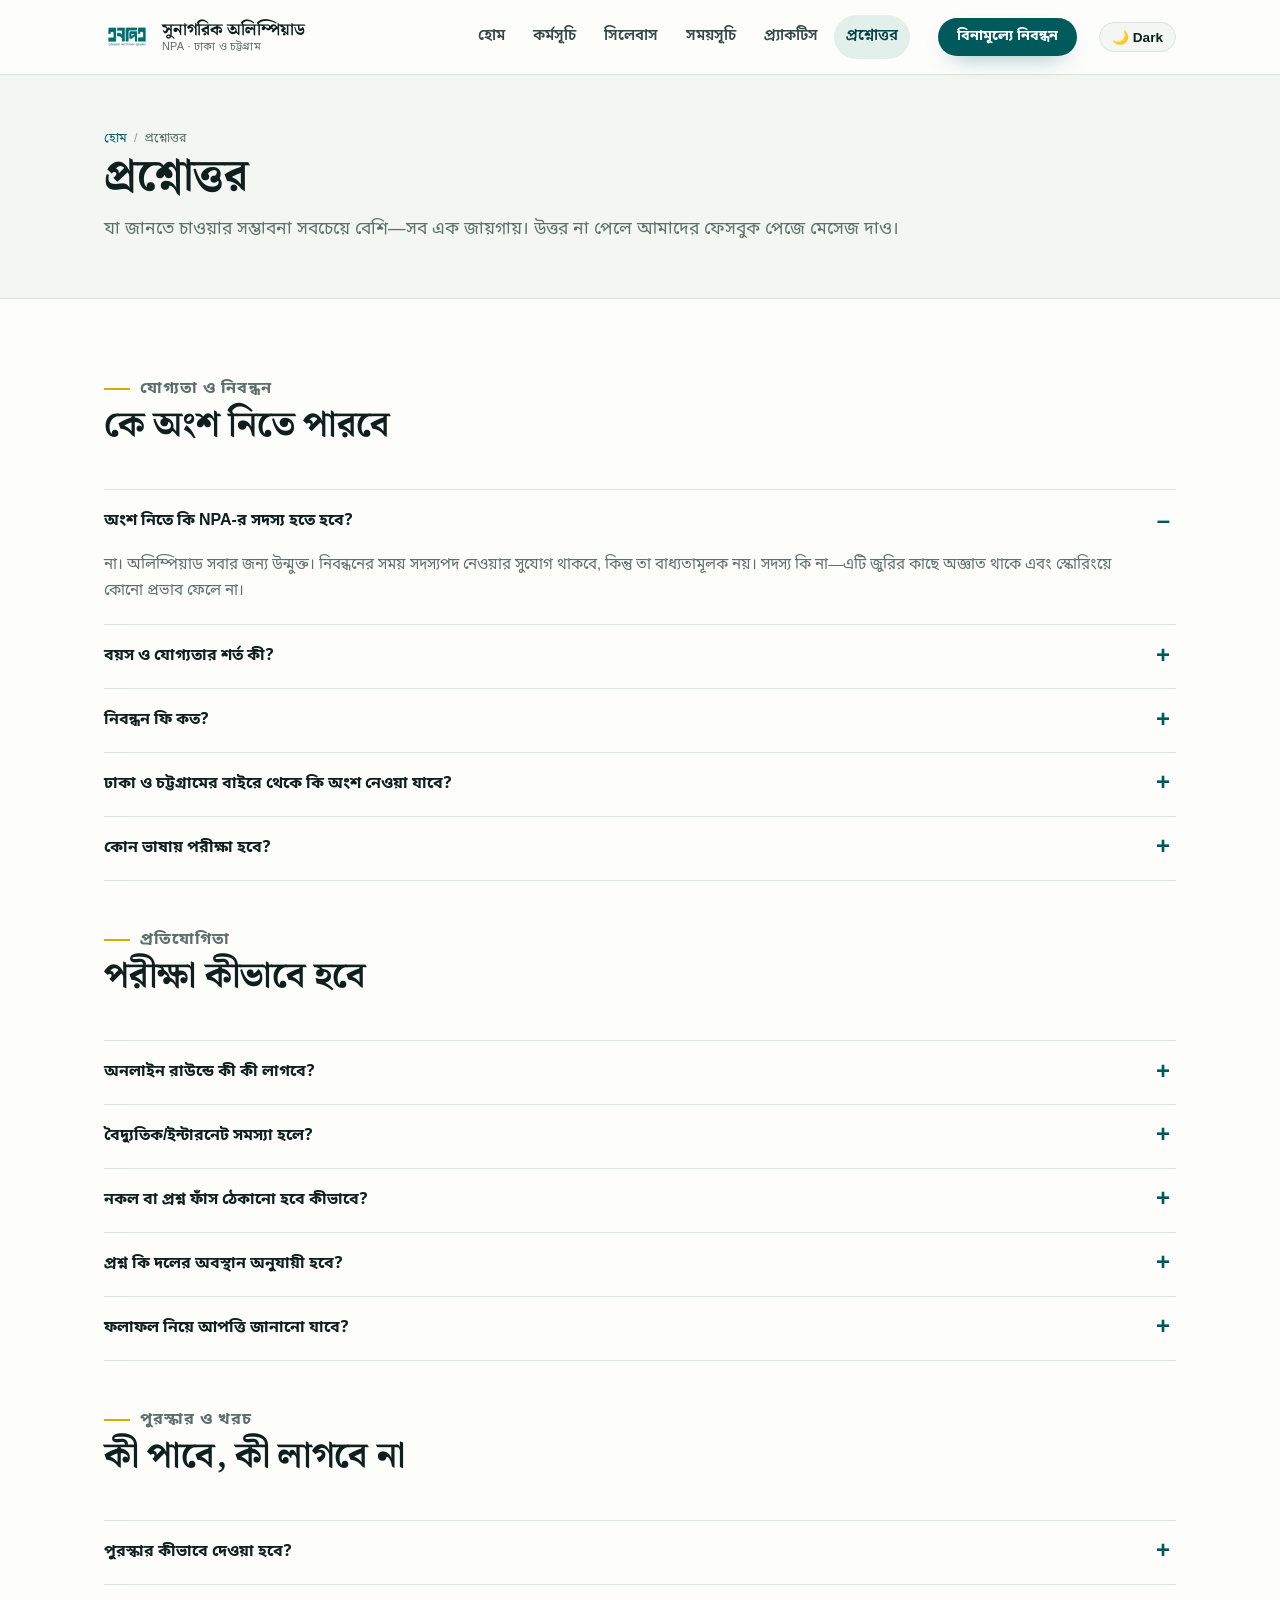
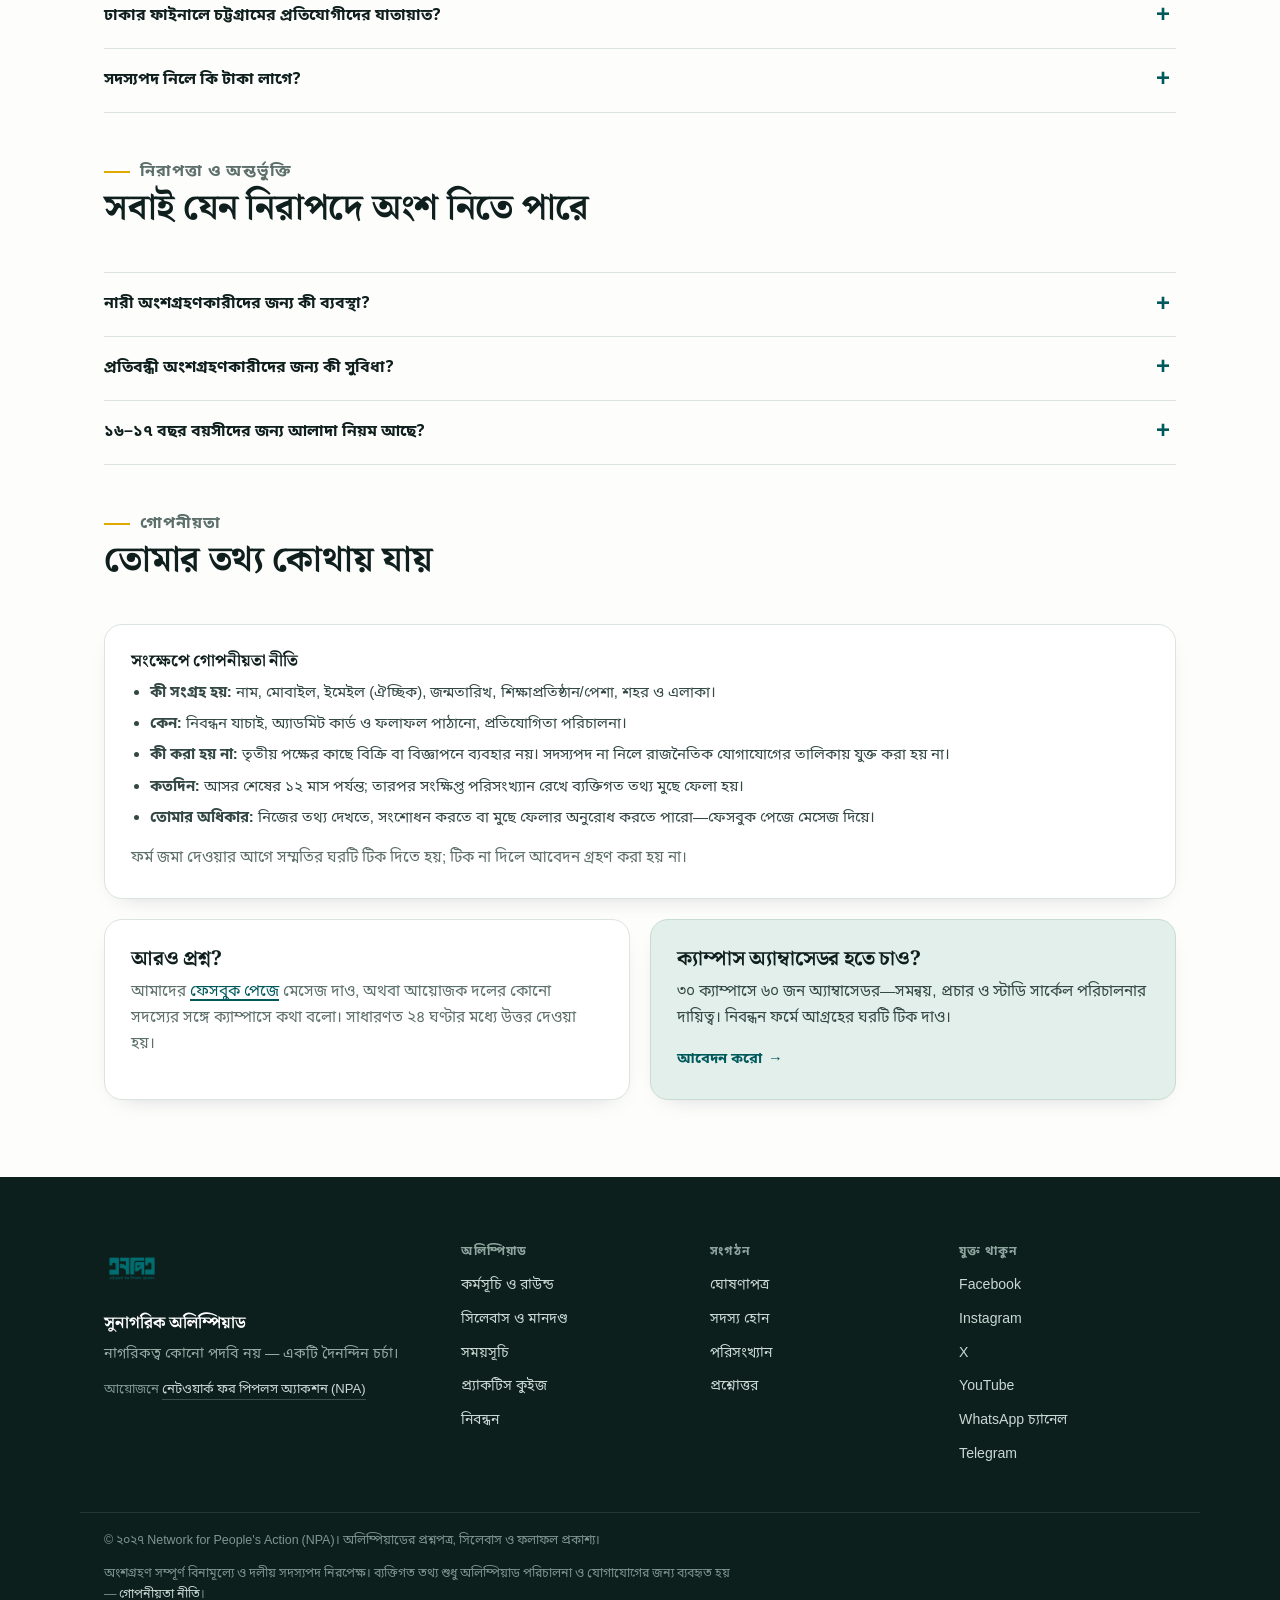
==== commit 81c4d97f: "feat: integrate official npa-olympiad-site zip package with dark/light themes" ====
--- a/faq.html
+++ b/faq.html
@@ -1,323 +1,224 @@
 <!DOCTYPE html>
 <html lang="bn">
 <head>
-  <meta charset="UTF-8">
-  <meta name="viewport" content="width=device-width, initial-scale=1.0">
-  <title>সাধারণ জিজ্ঞাসা ও গোপনীয়তা নীতি | সুনাগরিক অলিম্পিয়াড ২০২৭</title>
-  <meta name="description" content="সুনাগরিক অলিম্পিয়াড ২০২৭ সম্পর্কিত ১৪টি প্রশ্নোত্তর, আপিল পদ্ধতি এবং কঠোর তথ্য সুরক্ষা ও গোপনীয়তা নীতি।">
-  <link rel="icon" type="image/png" href="/assets/images/npa-logo.png">
-  <link rel="stylesheet" href="/assets/css/style.css">
+<meta charset="utf-8">
+<meta name="viewport" content="width=device-width, initial-scale=1">
+<title>প্রশ্নোত্তর ও গোপনীয়তা | সুনাগরিক অলিম্পিয়াড</title>
+<meta name="description" content="যোগ্যতা, ফি, ভাষা, নকল প্রতিরোধ, পুরস্কার, নিরাপত্তা, অন্তর্ভুক্তি ও ব্যক্তিগত তথ্যের ব্যবহার নিয়ে বিস্তারিত উত্তর।">
+<meta name="theme-color" content="#005a5c">
+<meta property="og:type" content="website">
+<meta property="og:title" content="প্রশ্নোত্তর ও গোপনীয়তা | সুনাগরিক অলিম্পিয়াড">
+<meta property="og:description" content="যোগ্যতা, ফি, ভাষা, নকল প্রতিরোধ, পুরস্কার, নিরাপত্তা, অন্তর্ভুক্তি ও ব্যক্তিগত তথ্যের ব্যবহার নিয়ে বিস্তারিত উত্তর।">
+<meta property="og:image" content="assets/img/og-card.png">
+<meta property="og:locale" content="bn_BD">
+<link rel="icon" href="assets/img/npa-logo.png">
+<link rel="stylesheet" href="assets/css/style.css">
+<script src="assets/js/config.js" defer></script>
+<script src="assets/js/site.js" defer></script>
 </head>
-<body>
-
-  <!-- Site Navigation Header -->
-  <header class="site-header">
-    <div class="container">
-      <div class="nav-inner">
-        <a href="/" class="brand-wrapper">
-          <img src="/assets/images/npa-logo.png" alt="NPA Logo" class="brand-logo-img">
-          <div class="brand-text-block">
-            <span class="brand-title" data-i18n="brandTitle">সুনাগরিক অলিম্পিয়াড</span>
-            <span class="brand-sub" data-i18n="brandSubtitle">Network for People's Action</span>
-          </div>
-        </a>
-
-        <nav>
-          <ul class="nav-links">
-            <li><a href="/" class="nav-link" data-i18n="navHome">মূলপাতা</a></li>
-            <li><a href="/program.html" class="nav-link" data-i18n="navProgram">পরিকল্পনা ও ফরম্যাট</a></li>
-            <li><a href="/syllabus.html" class="nav-link" data-i18n="navSyllabus">সিলেবাস</a></li>
-            <li><a href="/schedule.html" class="nav-link" data-i18n="navSchedule">সময়সূচি</a></li>
-            <li><a href="/quiz.html" class="nav-link" data-i18n="navQuiz">মডেল টেস্ট</a></li>
-            <li><a href="/faq.html" class="nav-link active" data-i18n="navFaq">সাধারণ জিজ্ঞাসা</a></li>
-          </ul>
-        </nav>
-
-        <div class="nav-actions">
-          <button class="btn-icon-toggle lang-toggle-btn" aria-label="Toggle Language" title="Toggle Language">EN</button>
-          <button class="btn-icon-toggle theme-toggle-btn" aria-label="Toggle Theme" title="Toggle Theme"></button>
-          <a href="/register.html" class="btn btn-primary nav-cta-btn" data-i18n="btnRegister">নিবন্ধন করুন</a>
-          <button class="btn-mobile-menu" aria-label="Open Navigation Menu">
-            <svg width="28" height="28" viewBox="0 0 24 24" fill="none" stroke="currentColor" stroke-width="2">
-              <line x1="3" y1="12" x2="21" y2="12"></line>
-              <line x1="3" y1="6" x2="21" y2="6"></line>
-              <line x1="3" y1="18" x2="21" y2="18"></line>
-            </svg>
-          </button>
-        </div>
+<body data-page="faq">
+<a class="skip-link" href="#main">মূল অংশে যান</a>
+<header class="site-header">
+  <div class="wrap header-inner">
+    <a class="brand" href="index.html">
+      <img src="assets/img/npa-logo.png" alt="NPA লোগো" width="48" height="48">
+      <span class="brand-text">
+        <strong>সুনাগরিক অলিম্পিয়াড</strong>
+        <small>NPA · ঢাকা ও চট্টগ্রাম</small>
+      </span>
+    </a>
+
+    <nav class="nav" id="nav" aria-label="প্রধান মেনু">
+      <a class="nav-link" data-nav="index" href="index.html">হোম</a>
+      <a class="nav-link" data-nav="program" href="program.html">কর্মসূচি</a>
+      <a class="nav-link" data-nav="syllabus" href="syllabus.html">সিলেবাস</a>
+      <a class="nav-link" data-nav="schedule" href="schedule.html">সময়সূচি</a>
+      <a class="nav-link" data-nav="quiz" href="quiz.html">প্র্যাকটিস</a>
+      <a class="nav-link is-active" data-nav="faq" aria-current="page" href="faq.html">প্রশ্নোত্তর</a>
+    </nav>
+
+    <a class="btn btn-primary btn-sm nav-cta" href="register.html">বিনামূল্যে নিবন্ধন</a>
+
+    <button class="btn-control-toggle theme-toggle-btn" type="button" aria-label="Toggle theme">🌙 Dark</button> <button class="nav-toggle" type="button" aria-expanded="false" aria-controls="nav" aria-label="মেনু খুলুন">
+      <span></span><span></span>
+    </button>
+  </div>
+</header>
+
+<main id="main">
+<section class="page-head">
+  <div class="wrap">
+    <p class="crumbs"><a href="index.html">হোম</a><span>/</span>প্রশ্নোত্তর</p>
+    <h1>প্রশ্নোত্তর</h1>
+    <p>যা জানতে চাওয়ার সম্ভাবনা সবচেয়ে বেশি—সব এক জায়গায়। উত্তর না পেলে আমাদের ফেসবুক পেজে মেসেজ দাও।</p>
+  </div>
+</section>
+
+<section class="section">
+  <div class="wrap">
+
+    <div class="section-head reveal">
+      <p class="kicker">যোগ্যতা ও নিবন্ধন</p>
+      <h2>কে অংশ নিতে পারবে</h2>
+    </div>
+    <div class="accordion reveal" style="margin-bottom:46px">
+      <details open>
+        <summary>অংশ নিতে কি NPA-র সদস্য হতে হবে?</summary>
+        <div class="answer"><p>না। অলিম্পিয়াড সবার জন্য উন্মুক্ত। নিবন্ধনের সময় সদস্যপদ নেওয়ার সুযোগ থাকবে, কিন্তু তা বাধ্যতামূলক নয়। সদস্য কি না—এটি জুরির কাছে অজ্ঞাত থাকে এবং স্কোরিংয়ে কোনো প্রভাব ফেলে না।</p></div>
+      </details>
+      <details>
+        <summary>বয়স ও যোগ্যতার শর্ত কী?</summary>
+        <div class="answer"><p>২০২৭ সালের ৯ জানুয়ারি তারিখে ১৬ থেকে ৩০ বছর বয়স হতে হবে। ঢাকা বা চট্টগ্রাম জেলায় বসবাস, পড়াশোনা বা কাজ করতে হবে। শিক্ষার্থী, চাকরিজীবী, উদ্যোক্তা—সবাই অংশ নিতে পারবে। কোনো ডিগ্রি বা সিজিপিএ লাগবে না।</p></div>
+      </details>
+      <details>
+        <summary>নিবন্ধন ফি কত?</summary>
+        <div class="answer"><p>শূন্য। নিবন্ধন, পরীক্ষা, বিভাগীয় রাউন্ড—সব বিনামূল্যে। কেউ টাকা চাইলে তা প্রতারণা; সঙ্গে সঙ্গে আমাদের ফেসবুক পেজে জানাতে হবে।</p></div>
+      </details>
+      <details>
+        <summary>ঢাকা ও চট্টগ্রামের বাইরে থেকে কি অংশ নেওয়া যাবে?</summary>
+        <div class="answer"><p>এই আসরটি দুটি শহরের জন্য। অন্য জেলা থেকে হলে পরবর্তী আসরে বিস্তারের পরিকল্পনা আছে—নিবন্ধিত থাকলে সময়মতো জানানো হবে। তবে ঢাকা বা চট্টগ্রামে অস্থায়ীভাবে থাকলেও (হোস্টেল, বাসা) অংশ নেওয়া যাবে।</p></div>
+      </details>
+      <details>
+        <summary>কোন ভাষায় পরীক্ষা হবে?</summary>
+        <div class="answer"><p>প্রশ্ন বাংলায়। ইংরেজি মাধ্যমে পড়ুয়া বা প্রবাসফেরত অংশগ্রহণকারীরা নিবন্ধনের সময় ইংরেজি সংস্করণ চাইতে পারবেন—আবেদনের ৭ দিন আগে পর্যন্ত। দুই সংস্করণের মান ও নম্বর একই থাকবে।</p></div>
+      </details>
+    </div>
+
+    <div class="section-head reveal">
+      <p class="kicker">প্রতিযোগিতা</p>
+      <h2>পরীক্ষা কীভাবে হবে</h2>
+    </div>
+    <div class="accordion reveal" style="margin-bottom:46px">
+      <details>
+        <summary>অনলাইন রাউন্ডে কী কী লাগবে?</summary>
+        <div class="answer"><p>একটি স্মার্টফোন বা কম্পিউটার এবং স্থিতিশীল ইন্টারনেট। ৬ জানুয়ারি এসএমএস ও ইমেইলে লগইন লিংক যাবে। ৯ জানুয়ারি সকাল ১০:০০ থেকে ১০:৪৫—একক স্লট, সবার জন্য একই সময়।</p></div>
+      </details>
+      <details>
+        <summary>বৈদ্যুতিক/ইন্টারনেট সমস্যা হলে?</summary>
+        <div class="answer"><p>স্লটের ২৪ ঘণ্টার মধ্যে ফেসবুক পেজ বা হেল্পলাইনে জানালে ১১ জানুয়ারি মেক-আপ স্লটে অংশ নেওয়া যাবে। প্রমাণ হিসেবে স্ক্রিনশট বা সমস্যার সময় উল্লেখ করাই যথেষ্ট।</p></div>
+      </details>
+      <details>
+        <summary>নকল বা প্রশ্ন ফাঁস ঠেকানো হবে কীভাবে?</summary>
+        <div class="answer"><p>প্রশ্নের ক্রম ও বিকল্প এলোমেলো করা হয়; সেশনভিত্তিক সময়সীমা থাকে; একই ডিভাইস/নম্বর থেকে একাধিক এন্ট্রি শনাক্ত করা হয়। বিভাগীয় রাউন্ডে সশরীরে পরিচয় যাচাই হয়। অনিয়ম প্রমাণিত হলে তাৎক্ষণিক অযোগ্যতা, এবং পরবর্তী দুটি আসরে অংশগ্রহণে নিষেধাজ্ঞা।</p></div>
+      </details>
+      <details>
+        <summary>প্রশ্ন কি দলের অবস্থান অনুযায়ী হবে?</summary>
+        <div class="answer"><p>না। প্রশ্ন তৈরি হয় সংবিধান, প্রচলিত আইন, সরকারি প্রতিবেদন ও স্বীকৃত গবেষণা থেকে। কোনো দলীয় দলিল পরীক্ষার উৎস নয়। প্রতিটি প্রশ্ন তিন ধাপে যাচাই হয় এবং সঠিক উত্তর ও ব্যাখ্যা ফলাফলের ৪৮ ঘণ্টার মধ্যে প্রকাশ করা হয়।</p></div>
+      </details>
+      <details>
+        <summary>ফলাফল নিয়ে আপত্তি জানানো যাবে?</summary>
+        <div class="answer"><p>যাবে। বিভাগীয় রাউন্ডের নম্বর প্রকাশের ৭ কর্মদিবসের মধ্যে লিখিত আপত্তি জানানো যাবে। স্বাধীন পুনর্মূল্যায়ন কমিটি ১০ কর্মদিবসের মধ্যে লিখিত উত্তর দেবে। অনলাইন রাউন্ডে উত্তরপত্র প্রকাশ্য হওয়ায় স্বয়ংক্রিয় স্কোরই চূড়ান্ত।</p></div>
+      </details>
+    </div>
+
+    <div class="section-head reveal">
+      <p class="kicker">পুরস্কার ও খরচ</p>
+      <h2>কী পাবে, কী লাগবে না</h2>
+    </div>
+    <div class="accordion reveal" style="margin-bottom:46px">
+      <details>
+        <summary>পুরস্কার কীভাবে দেওয়া হবে?</summary>
+        <div class="answer"><p>নগদ পুরস্কার ব্যাংক বা মোবাইল ওয়ালেটে, প্রচলিত কর বিধি অনুযায়ী (প্রযোজ্য হলে উৎসে কর কাটা হবে এবং রসিদ দেওয়া হবে)। চ্যাম্পিয়ন ও রানার-আপরা এক বছরের নাগরিক ফেলোশিপ পাবেন—মাসিক পাঠচক্র, নীতি-ল্যাব ও মেন্টরশিপ।</p></div>
+      </details>
+      <details>
+        <summary>ঢাকার ফাইনালে চট্টগ্রামের প্রতিযোগীদের যাতায়াত?</summary>
+        <div class="answer"><p>আয়োজক বহন করবে—চট্টগ্রাম থেকে ঢাকার যাতায়াত (ট্রেন/বাস) এবং প্রয়োজনে এক রাতের থাকার ব্যবস্থা। বিস্তারিত ফাইনালিস্টদের আলাদা চিঠিতে জানানো হবে।</p></div>
+      </details>
+      <details>
+        <summary>সদস্যপদ নিলে কি টাকা লাগে?</summary>
+        <div class="answer"><p>NPA-র সদস্যপদ বিনামূল্যে; কোনো বার্ষিক চাঁদা নেই। সদস্য হলে স্থানীয় কমিটি, পাঠচক্র ও নীতি-ল্যাবে যোগ দেওয়ার সুযোগ পাবে। সদস্যপদ প্রতিযোগিতার শর্ত নয়।</p></div>
+      </details>
+    </div>
+
+    <div class="section-head reveal">
+      <p class="kicker">নিরাপত্তা ও অন্তর্ভুক্তি</p>
+      <h2>সবাই যেন নিরাপদে অংশ নিতে পারে</h2>
+    </div>
+    <div class="accordion reveal" style="margin-bottom:46px">
+      <details>
+        <summary>নারী অংশগ্রহণকারীদের জন্য কী ব্যবস্থা?</summary>
+        <div class="answer"><p>প্রতিটি ভেন্যুতে মহিলা স্বেচ্ছাসেবক, পৃথক ওয়াশরুম ও অপেক্ষাকক্ষ থাকবে। যৌন হয়রানি শূন্য-সহনশীলতা নীতি প্রযোজ্য; অভিযোগ যাবে সরাসরি অভিযোগ কমিটির কাছে, গোপনীয়তা রক্ষা করে।</p></div>
+      </details>
+      <details>
+        <summary>প্রতিবন্ধী অংশগ্রহণকারীদের জন্য কী সুবিধা?</summary>
+        <div class="answer"><p>হুইলচেয়ার-অভিগম্য প্রবেশপথ ও আসন, প্রয়োজনীয় হলে অতিরিক্ত সময় (৪৫ মিনিটের বদলে ৬০ মিনিট) এবং সহায়ক ব্যক্তির অনুমতি। নিবন্ধনের সময় জানালে ভেন্যু ও আসন আগেই ব্যবস্থা করা হবে।</p></div>
+      </details>
+      <details>
+        <summary>১৬–১৭ বছর বয়সীদের জন্য আলাদা নিয়ম আছে?</summary>
+        <div class="answer"><p>অনলাইন রাউন্ডে অভিভাবকের সম্মতির ঘোষণা লাগবে। বিভাগীয় রাউন্ডে অভিভাবকের স্বাক্ষরিত সম্মতিপত্র জমা দিতে হবে। ভেন্যুতে শিশু সুরক্ষা নীতি প্রযোজ্য—কোনো অপ্রাপ্তবয়স্ক অংশগ্রহণকারী একা বাইরে থাকবেন না।</p></div>
+      </details>
+    </div>
+
+    <div class="section-head reveal" id="privacy">
+      <p class="kicker">গোপনীয়তা</p>
+      <h2>তোমার তথ্য কোথায় যায়</h2>
+    </div>
+    <div class="card reveal" style="margin-bottom:20px">
+      <h3 style="font-size:1.05rem">সংক্ষেপে গোপনীয়তা নীতি</h3>
+      <ul style="font-size:.94rem;color:var(--ink-soft)">
+        <li><strong>কী সংগ্রহ হয়:</strong> নাম, মোবাইল, ইমেইল (ঐচ্ছিক), জন্মতারিখ, শিক্ষাপ্রতিষ্ঠান/পেশা, শহর ও এলাকা।</li>
+        <li><strong>কেন:</strong> নিবন্ধন যাচাই, অ্যাডমিট কার্ড ও ফলাফল পাঠানো, প্রতিযোগিতা পরিচালনা।</li>
+        <li><strong>কী করা হয় না:</strong> তৃতীয় পক্ষের কাছে বিক্রি বা বিজ্ঞাপনে ব্যবহার নয়। সদস্যপদ না নিলে রাজনৈতিক যোগাযোগের তালিকায় যুক্ত করা হয় না।</li>
+        <li><strong>কতদিন:</strong> আসর শেষের ১২ মাস পর্যন্ত; তারপর সংক্ষিপ্ত পরিসংখ্যান রেখে ব্যক্তিগত তথ্য মুছে ফেলা হয়।</li>
+        <li><strong>তোমার অধিকার:</strong> নিজের তথ্য দেখতে, সংশোধন করতে বা মুছে ফেলার অনুরোধ করতে পারো—ফেসবুক পেজে মেসেজ দিয়ে।</li>
+      </ul>
+      <p class="form-note">ফর্ম জমা দেওয়ার আগে সম্মতির ঘরটি টিক দিতে হয়; টিক না দিলে আবেদন গ্রহণ করা হয় না।</p>
+    </div>
+
+    <div class="grid grid-2">
+      <div class="card reveal">
+        <h3>আরও প্রশ্ন?</h3>
+        <p>আমাদের <a href="https://www.facebook.com/ournpa" target="_blank" rel="noopener">ফেসবুক পেজে</a> মেসেজ দাও, অথবা আয়োজক দলের কোনো সদস্যের সঙ্গে ক্যাম্পাসে কথা বলো। সাধারণত ২৪ ঘণ্টার মধ্যে উত্তর দেওয়া হয়।</p>
       </div>
-    </div>
-  </header>
-
-  <!-- Mobile Drawer Menu -->
-  <div class="mobile-drawer">
-    <div class="mobile-drawer-header">
-      <div class="brand-wrapper">
-        <img src="/assets/images/npa-logo.png" alt="NPA Logo" style="height: 38px;">
-        <span class="brand-title" data-i18n="brandTitle">সুনাগরিক অলিম্পিয়াড</span>
+      <div class="card reveal" style="background:var(--teal-soft);border-color:#c8dcd3">
+        <h3>ক্যাম্পাস অ্যাম্বাসেডর হতে চাও?</h3>
+        <p style="color:var(--ink-soft)">৩০ ক্যাম্পাসে ৬০ জন অ্যাম্বাসেডর—সমন্বয়, প্রচার ও স্টাডি সার্কেল পরিচালনার দায়িত্ব। নিবন্ধন ফর্মে আগ্রহের ঘরটি টিক দাও।</p>
+        <a class="card-link" href="register.html#ambassador">আবেদন করো</a>
       </div>
-      <button class="btn-close-drawer btn-icon-toggle">✕</button>
-    </div>
-    <ul class="mobile-nav-links">
-      <li><a href="/" data-i18n="navHome">মূলপাতা</a></li>
-      <li><a href="/program.html" data-i18n="navProgram">পরিকল্পনা ও ফরম্যাট</a></li>
-      <li><a href="/syllabus.html" data-i18n="navSyllabus">সিলেবাস</a></li>
-      <li><a href="/schedule.html" data-i18n="navSchedule">সময়সূচি</a></li>
-      <li><a href="/quiz.html" data-i18n="navQuiz">মডেল টেস্ট</a></li>
-      <li><a href="/faq.html" class="active" data-i18n="navFaq">সাধারণ জিজ্ঞাসা</a></li>
-    </ul>
-    <div style="margin-top: auto; display: flex; flex-direction: column; gap: 1rem;">
-      <a href="/register.html" class="btn btn-primary btn-lg" style="width: 100%; text-align: center;" data-i18n="btnRegister">নিবন্ধন করুন</a>
-    </div>
-  </div>
-
-  <main style="padding-top: 120px; padding-bottom: 60px;">
-    <div class="container-narrow">
-      
-      <!-- Page Header -->
-      <div class="section-header" style="margin-bottom: 3rem;">
-        <span class="section-tag">প্রশ্নোত্তর ও নীতিমালা</span>
-        <h1 class="font-serif-bn">সাধারণ জিজ্ঞাসা ও গোপনীয়তা নীতি</h1>
-        <p>সুনাগরিক অলিম্পিয়াডের অংশগ্রহণ, নিরপেক্ষতা, মূল্যায়ন এবং তথ্য সুরক্ষা সম্পর্কিত বিস্তারিত ব্যাখ্যা।</p>
-        <div class="divider-line"></div>
-      </div>
-
-      <!-- FAQ Accordion List -->
-      <div class="accordion" style="margin-bottom: 4rem;">
-        
-        <!-- Q1 -->
-        <div class="accordion-item active">
-          <button class="accordion-button">
-            <span>১. সুনাগরিক অলিম্পিয়াডে অংশগ্রহণে কোনো ফি আছে কি?</span>
-            <svg class="accordion-icon" viewBox="0 0 24 24" fill="none" stroke="currentColor" stroke-width="2"><polyline points="6 9 12 15 18 9"></polyline></svg>
-          </button>
-          <div class="accordion-body">
-            না, কোনো প্রকার ফি নেই। সুনাগরিক অলিম্পিয়াডে নিবন্ধন এবং অংশগ্রহণ সম্পূর্ণ বিনামূল্যে। ঢাকা ও চট্টগ্রামের সকল যোগ্য তরুণ-তরুণীর জন্য এটি উন্মুক্ত।
-          </div>
-        </div>
-
-        <!-- Q2 -->
-        <div class="accordion-item">
-          <button class="accordion-button">
-            <span>২. অলিম্পিয়াডে অংশ নিতে হলে কি এনপিএ (NPA)-র সদস্য হতে হবে?</span>
-            <svg class="accordion-icon" viewBox="0 0 24 24" fill="none" stroke="currentColor" stroke-width="2"><polyline points="6 9 12 15 18 9"></polyline></svg>
-          </button>
-          <div class="accordion-body">
-            একদমই নয়। অংশগ্রহণের জন্য কোনো রাজনৈতিক দলের সদস্যপদ বাধ্যতামূলক নয় এবং এটি কখনোই শর্ত হতে পারে না। বিচারকমণ্ডলী (Jury) কখনো কোনো প্রতিযোগীর রাজনৈতিক পরিচয় বা সদস্যপদ সংক্রান্ত তথ্য দেখতে পারেন না। মূল্যায়ন হয় ১০০% নিরপেক্ষ মেধার ভিত্তিতে।
-          </div>
-        </div>
-
-        <!-- Q3 -->
-        <div class="accordion-item">
-          <button class="accordion-button">
-            <span>৩. কারা এই অলিম্পিয়াডে অংশ নিতে পারবেন? বয়সের কোনো সীমা আছে কি?</span>
-            <svg class="accordion-icon" viewBox="0 0 24 24" fill="none" stroke="currentColor" stroke-width="2"><polyline points="6 9 12 15 18 9"></polyline></svg>
-          </button>
-          <div class="accordion-body">
-            ঢাকা ও চট্টগ্রাম অঞ্চলে বসবাসরত বা অধ্যয়নরত ১৬ থেকে ৩০ বছর বয়সী যেকোনো তরুণ-তরুণী ও শিক্ষার্থী (কলেজ, বিশ্ববিদ্যালয়, মাদ্রাসা বা পেশাজীবী) অংশগ্রহণ করতে পারবেন।
-          </div>
-        </div>
-
-        <!-- Q4 -->
-        <div class="accordion-item">
-          <button class="accordion-button">
-            <span>৪. অনলাইন বাছাই পরীক্ষা কীভাবে অনুষ্ঠিত হবে?</span>
-            <svg class="accordion-icon" viewBox="0 0 24 24" fill="none" stroke="currentColor" stroke-width="2"><polyline points="6 9 12 15 18 9"></polyline></svg>
-          </button>
-          <div class="accordion-body">
-            ৯ জানুয়ারি ২০২৭, শনিবার সকাল ১০:০০ টায় কেন্দ্রীয় অনলাইন পোর্টালে পরীক্ষা শুরু হবে। মোবাইল ফোন, ট্যাবলেট বা ল্যাপটপ দিয়ে যেকোনো স্থান থেকে যুক্ত হওয়া যাবে। ৬০টি বহুনির্বাচনী (MCQ) প্রশ্নের জন্য সময় ৪৫ মিনিট।
-          </div>
-        </div>
-
-        <!-- Q5 -->
-        <div class="accordion-item">
-          <button class="accordion-button">
-            <span>৫. পরীক্ষায় কি নেগেটিভ মার্কিং আছে?</span>
-            <svg class="accordion-icon" viewBox="0 0 24 24" fill="none" stroke="currentColor" stroke-width="2"><polyline points="6 9 12 15 18 9"></polyline></svg>
-          </button>
-          <div class="accordion-body">
-            অনলাইন বাছাই পর্বে কোনো নেগেটিভ মার্কিং নেই। প্রতিটি সঠিক উত্তরের জন্য ১ নম্বর বরাদ্দ থাকবে।
-          </div>
-        </div>
-
-        <!-- Q6 -->
-        <div class="accordion-item">
-          <button class="accordion-button">
-            <span>৬. ঢাকা ও চট্টগ্রামের কোটা কীভাবে নির্ধারিত হয়েছে?</span>
-            <svg class="accordion-icon" viewBox="0 0 24 24" fill="none" stroke="currentColor" stroke-width="2"><polyline points="6 9 12 15 18 9"></polyline></svg>
-          </button>
-          <div class="accordion-body">
-            অনলাইন পর্ব থেকে ঢাকা থেকে শীর্ষ ৩০০ জন এবং চট্টগ্রাম থেকে শীর্ষ ৩০০ জন মোট ৬০০ জন বিভাগীয় পর্বে যাবেন। এরপর বিভাগীয় পর্ব থেকে ঢাকা থেকে ১০ জন এবং চট্টগ্রাম থেকে ১০ জন করে মোট ২০ জন গ্র্যান্ড ফাইনালে স্থান পাবেন। চট্টগ্রাম অঞ্চলের যোগ্য প্রতিনিধিত্ব নিশ্চিত করতেই এই প্রতিসম কোটা রাখা হয়েছে।
-          </div>
-        </div>
-
-        <!-- Q7 -->
-        <div class="accordion-item">
-          <button class="accordion-button">
-            <span>৭. '৭ দিনের নাগরিক প্রকল্প' কী এবং এটি কি সবার জন্য বাধ্যতামূলক?</span>
-            <svg class="accordion-icon" viewBox="0 0 24 24" fill="none" stroke="currentColor" stroke-width="2"><polyline points="6 9 12 15 18 9"></polyline></svg>
-          </button>
-          <div class="accordion-body">
-            অনলাইন পর্বে উত্তীর্ণ ৬০০ জন বিভাগীয় প্রতিযোগীর জন্য এটি একটি ঐচ্ছিক কিন্তু অত্যন্ত ফলপ্রসূ ট্র্যাক। প্রতিযোগীরা নিজ এলাকায় একটি ছোট বাস্তব নাগরিক সমস্যা দূরীকরণে উদ্যোগ নিয়ে ২ পৃষ্ঠার প্রতিবেদন জমা দেবেন। এতে সর্বোচ্চ ১০ বোনাস নম্বর যোগ হবে।
-          </div>
-        </div>
-
-        <!-- Q8 -->
-        <div class="accordion-item">
-          <button class="accordion-button">
-            <span>৮. আমার নাগরিক প্রকল্প যদি সফল না হয়, তবে কি নম্বর পাব?</span>
-            <svg class="accordion-icon" viewBox="0 0 24 24" fill="none" stroke="currentColor" stroke-width="2"><polyline points="6 9 12 15 18 9"></polyline></svg>
-          </button>
-          <div class="accordion-body">
-            হ্যাঁ! আমরা কোনো রাজনৈতিক কৃত্রিম শোডাউন চাই না; আমরা সততাকে মূল্য দিই। যদি কোনো বাস্তব বাধার কারণে প্রকল্পটি সফল না-ও হয়, তবে কী শিখেছেন এবং স্থানীয় ক্ষমতার কাঠামো কেমন ছিল তা সততার সাথে তুলে ধরলে আপনি পূর্ণ নম্বর পেতে পারেন।
-          </div>
-        </div>
-
-        <!-- Q9 -->
-        <div class="accordion-item">
-          <button class="accordion-button">
-            <span>৯. বিভাগীয় পর্বের তারিখ কি পরিবর্তন হতে পারে?</span>
-            <svg class="accordion-icon" viewBox="0 0 24 24" fill="none" stroke="currentColor" stroke-width="2"><polyline points="6 9 12 15 18 9"></polyline></svg>
-          </button>
-          <div class="accordion-body">
-            বিভাগীয় পর্ব নির্ধারিত রয়েছে ২৩ জানুয়ারি ২০২৭ (শনিবার)। তবে কোনো বিশ্ববিদ্যালয়ের আনুষ্ঠানিক ভর্তি পরীক্ষার সূচির সাথে সাংঘর্ষিক হলে পূর্বঘোষিত ব্যাকআপ তারিখ ২৪ জানুয়ারি ২০২৭ (রবিবার) অনুষ্ঠিত হবে।
-          </div>
-        </div>
-
-        <!-- Q10 -->
-        <div class="accordion-item">
-          <button class="accordion-button">
-            <span>১০. ফলাফল প্রকাশের পর উত্তরের বিরুদ্ধে আপিল করার সুযোগ আছে কি?</span>
-            <svg class="accordion-icon" viewBox="0 0 24 24" fill="none" stroke="currentColor" stroke-width="2"><polyline points="6 9 12 15 18 9"></polyline></svg>
-          </button>
-          <div class="accordion-body">
-            হ্যাঁ। পরীক্ষার ৪৮ ঘণ্টার মধ্যে অফিসিয়াল উত্তরমালা প্রকাশ করা হবে। ফলাফল প্রকাশের পর ৭ দিন ব্যাপী নিরপেক্ষ পুনর্বিবেচনা প্যানেলের কাছে লিখিত রি-চেকিং আবেদন করার উন্মুক্ত ব্যবস্থা থাকবে।
-          </div>
-        </div>
-
-        <!-- Q11 -->
-        <div class="accordion-item">
-          <button class="accordion-button">
-            <span>১১. পুরস্কারের পরিমাণ ও নাগরিক ফেলোশিপ কী?</span>
-            <svg class="accordion-icon" viewBox="0 0 24 24" fill="none" stroke="currentColor" stroke-width="2"><polyline points="6 9 12 15 18 9"></polyline></svg>
-          </button>
-          <div class="accordion-body">
-            মোট পুরস্কার পুল ৫,৩০,০০০ টাকা। চ্যাম্পিয়ন, ১ম ও ২য় রানারআপের পাশাপাশি শীর্ষ ২০ জন ফাইনালিস্ট এক বছরের জন্য মর্যাদাপূর্ণ 'নাগরিক ফেলোশিপ' পাবেন, যেখানে মাসিক গবেষণা স্টাইপেন্ড ও সিনিয়র একাডেমিশিয়ানদের মেন্টরশিপ থাকবে।
-          </div>
-        </div>
-
-        <!-- Q12 -->
-        <div class="accordion-item">
-          <button class="accordion-button">
-            <span>১২. চট্টগ্রামের ফাইনালিস্টদের ঢাকা আসার খরচ কে বহন করবে?</span>
-            <svg class="accordion-icon" viewBox="0 0 24 24" fill="none" stroke="currentColor" stroke-width="2"><polyline points="6 9 12 15 18 9"></polyline></svg>
-          </button>
-          <div class="accordion-body">
-            চট্টগ্রাম অঞ্চলের নির্বাচিত ১০ জন ফাইনালিস্ট ও সমন্বয়কারী টিমের ঢাকা যাতায়াত, থাকা এবং প্রয়োজনীয় সকল নিরাপত্তা ও আতিথেয়তার ব্যয় অলিম্পিয়াড কমিটি বহন করবে।
-          </div>
-        </div>
-
-        <!-- Q13 -->
-        <div class="accordion-item">
-          <button class="accordion-button">
-            <span>১৩. নারী প্রতিযোগীদের জন্য কী বিশেষ নিরাপত্তা ব্যবস্থা রয়েছে?</span>
-            <svg class="accordion-icon" viewBox="0 0 24 24" fill="none" stroke="currentColor" stroke-width="2"><polyline points="6 9 12 15 18 9"></polyline></svg>
-          </button>
-          <div class="accordion-body">
-            আমাদের লক্ষ্য ন্যূনতম ৪৫% নারী অংশগ্রহণ নিশ্চিত করা। প্রতিটি ভেন্যুতে আলাদা নারী হেল্পডেস্ক, নিরাপদ যাতায়াত সমন্বয় এবং একজন সিনিয়র নারী আইনজীবীর নেতৃত্বে স্বাধীন সেইফগার্ডিং ও অভিযোগ সেল সার্বক্ষণিক সক্রিয় থাকবে।
-          </div>
-        </div>
-
-        <!-- Q14 -->
-        <div class="accordion-item">
-          <button class="accordion-button">
-            <span>১৪. ক্যাম্পাস অ্যাম্বাসেডর হিসেবে কীভাবে যুক্ত হওয়া যাবে?</span>
-            <svg class="accordion-icon" viewBox="0 0 24 24" fill="none" stroke="currentColor" stroke-width="2"><polyline points="6 9 12 15 18 9"></polyline></svg>
-          </button>
-          <div class="accordion-body">
-            ঢাকা ও চট্টগ্রামের ৩০টি সুনির্দিষ্ট ক্যাম্পাসে মোট ৬০ জন অ্যাম্বাসেডর নির্বাচন করা হবে (প্রতি ক্যাম্পাসে ১ জন নারী ও ১ জন পুরুষ)। নির্বাচিত অ্যাম্বাসেডররা মাসিক ৩,০০০ টাকা স্টাইপেন্ড, সার্টিফিকেট এবং ফেলোশিপের অগ্রাধিকার পাবেন।
-          </div>
-        </div>
-
-      </div>
-
-      <!-- PRIVACY POLICY SECTION -->
-      <div id="privacy" style="background: var(--bg-card); border: 1.5px solid var(--border); border-radius: var(--radius-xl); padding: 2.5rem; margin-top: 3rem;">
-        <span class="badge badge-primary" style="margin-bottom: 0.75rem;">নৈতিক প্রতিশ্রুতি</span>
-        <h2 class="font-serif-bn" style="color: var(--primary); margin-bottom: 1.25rem;">তথ্য সুরক্ষা ও গোপনীয়তা নীতিমালা (Privacy Policy)</h2>
-        
-        <div style="display: flex; flex-direction: column; gap: 1.25rem; font-size: 0.95rem; line-height: 1.8; color: var(--text-main);">
-          <p>
-            <strong>১. ন্যূনতম প্রয়োজনীয় তথ্য সংগ্রহ (Data Minimisation):</strong> আমরা রেজিস্ট্রেশনের সময় শুধুমাত্র নাম, ফোন নম্বর, জন্মতারিখ, শিক্ষাপ্রতিষ্ঠান ও এলাকা ছাড়া অন্য কোনো অপ্রয়োজনীয় সংবেদনশীল ব্যক্তিগত তথ্য বা পারিবারিক ইতিহাস সংগ্রহ করি না।
-          </p>
-          <p>
-            <strong>২. সম্মতির সুস্পষ্ট পৃথকীকরণ (Separate Consent):</strong> প্রতিযোগিতায় নিবন্ধনের সম্মতি এবং রাজনৈতিক যোগাযোগের সম্মতি সম্পূর্ণ পৃথক। আপনি চাইলে কোনো রাজনৈতিক বার্তা না পেয়েও সম্পূর্ণ সম্মানের সাথে অলিম্পিয়াডে বিজয়ী হতে পারেন।
-          </p>
-          <p>
-            <strong>৩. তথ্য বিক্রি বা বাণিজ্যিক লেনদেন নিষেধ:</strong> আপনার মোবাইল নম্বর বা তথ্য কোনো তৃতীয় পক্ষ বা বাণিজ্যিক প্রতিষ্ঠানের কাছে বিজ্ঞাপন বা আর্থিক লাভের জন্য কখনোই হস্তান্তর করা হবে না।
-          </p>
-          <p>
-            <strong>৪. তথ্য মুছে ফেলার অধিকার (Right to be Forgotten):</strong> প্রতিযোগী চাইলে যেকোনো সময় ইমেইল পাঠিয়ে তার সকল ব্যক্তিগত তথ্য আমাদের ডেটাবেজ থেকে স্থায়ীভাবে মুছে ফেলার আবেদন করতে পারেন।
-          </p>
-          <p>
-            <strong>৫. গবেষণার জন্য বেনামী উপাত্ত প্রকাশ:</strong> ইভেন্ট শেষে প্রকাশিতব্য <em>Youth Civic Literacy Report</em>-এ কেবল সামগ্রিক সমষ্টিগত পরিসংখ্যান (যেমন: অমুক বিষয়ে তরুণদের সচেতনতা কত শতাংশ) প্রকাশ করা হবে; কারও ব্যক্তিগত নম্বর বা নাম প্রকাশ করা হবে না।
-          </p>
-        </div>
-      </div>
-
-    </div>
-  </main>
-
-  <!-- Site Footer -->
-  <footer class="site-footer">
-    <div class="container">
-      <div class="footer-grid">
-        <div class="footer-col">
-          <div class="brand-wrapper" style="margin-bottom: 1.25rem;">
-            <img src="/assets/images/npa-logo.png" alt="NPA Logo" style="height: 44px;">
-            <div class="brand-text-block">
-              <span class="brand-title" data-i18n="brandTitle">সুনাগরিক অলিম্পিয়াড</span>
-              <span class="brand-sub">Network for People's Action</span>
-            </div>
-          </div>
-          <p style="font-size: 0.9rem; color: var(--text-muted); line-height: 1.6;" data-i18n="footerDesc">
-            সুনাগরিক অলিম্পিয়াড হলো তরুণ প্রজন্মের সাংবিধানিক সাক্ষরতা, নাগরিক অধিকার সচেতনতা ও নেতৃত্ব বিকাশের উন্মুক্ত জাতীয় মঞ্চ। আয়োজনে: Network for People's Action (NPA)।
-          </p>
-        </div>
-        <div class="footer-col">
-          <h4 data-i18n="footerQuickLinks">প্রয়োজনীয় লিংক</h4>
-          <ul class="footer-links">
-            <li><a href="/" data-i18n="navHome">মূলপাতা</a></li>
-            <li><a href="/program.html" data-i18n="navProgram">পরিকল্পনা ও ফরম্যাট</a></li>
-            <li><a href="/syllabus.html" data-i18n="navSyllabus">সিলেবাস ও পাঠ্যতালিকা</a></li>
-            <li><a href="/schedule.html" data-i18n="navSchedule">সময়সূচি ও ভেন্যু</a></li>
-            <li><a href="/quiz.html" data-i18n="navQuiz">অনলাইন মডেল টেস্ট</a></li>
-          </ul>
-        </div>
-        <div class="footer-col">
-          <h4 data-i18n="footerContact">যোগাযোগ</h4>
-          <ul class="footer-links">
-            <li><a href="mailto:olympiad@ournpa.org">olympiad@ournpa.org</a></li>
-            <li><a href="https://ournpa.org" target="_blank" rel="noopener">www.ournpa.org</a></li>
-          </ul>
-        </div>
-        <div class="footer-col">
-          <h4>স্বচ্ছতা ও নীতি</h4>
-          <ul class="footer-links">
-            <li><a href="/faq.html#privacy">তথ্য সুরক্ষা ও গোপনীয়তা নীতি</a></li>
-            <li><a href="/faq.html">আপিল প্রক্রিয়া</a></li>
-          </ul>
-        </div>
-      </div>
-      <div class="footer-bottom">
-        <div>© ২০২৬–২০২৭ সুনাগরিক অলিম্পিয়াড | Network for People's Action (NPA)</div>
-        <div>Theme: Light / Dark | Cloudflare Pages Ready</div>
-      </div>
-    </div>
-  </footer>
-
-  <script src="/assets/js/config.js"></script>
-  <script src="/assets/js/translations.js"></script>
-  <script src="/assets/js/main.js"></script>
-</body>
-</html>
+    </div>
+
+  </div>
+</section>
+</main>
+<footer class="site-footer">
+  <div class="wrap footer-grid">
+    <div class="footer-brand">
+      <img src="assets/img/npa-logo.png" alt="" width="56" height="56">
+      <p class="footer-word">সুনাগরিক অলিম্পিয়াড</p>
+      <p class="footer-line">নাগরিকত্ব কোনো পদবি নয় — একটি দৈনন্দিন চর্চা।</p>
+      <p class="footer-org">আয়োজনে <a href="https://ournpa.org/" target="_blank" rel="noopener">নেটওয়ার্ক ফর পিপলস অ্যাকশন (NPA)</a></p>
+    </div>
+
+    <nav class="footer-col" aria-label="অলিম্পিয়াড">
+      <h3>অলিম্পিয়াড</h3>
+      <a href="program.html">কর্মসূচি ও রাউন্ড</a>
+      <a href="syllabus.html">সিলেবাস ও মানদণ্ড</a>
+      <a href="schedule.html">সময়সূচি</a>
+      <a href="quiz.html">প্র্যাকটিস কুইজ</a>
+      <a href="register.html">নিবন্ধন</a>
+    </nav>
+
+    <nav class="footer-col" aria-label="সংগঠন">
+      <h3>সংগঠন</h3>
+      <a href="https://ournpa.org/manifesto" target="_blank" rel="noopener">ঘোষণাপত্র</a>
+      <a href="https://ournpa.org/membership" target="_blank" rel="noopener">সদস্য হোন</a>
+      <a href="https://ournpa.org/statistics" target="_blank" rel="noopener">পরিসংখ্যান</a>
+      <a href="faq.html">প্রশ্নোত্তর</a>
+    </nav>
+
+    <div class="footer-col footer-social">
+      <h3>যুক্ত থাকুন</h3>
+      <a href="https://www.facebook.com/ournpa" target="_blank" rel="noopener">Facebook</a>
+      <a href="https://www.instagram.com/ournpa/" target="_blank" rel="noopener">Instagram</a>
+      <a href="https://x.com/our_npa" target="_blank" rel="noopener">X</a>
+      <a href="https://www.youtube.com/@our_npa" target="_blank" rel="noopener">YouTube</a>
+      <a href="https://whatsapp.com/channel/0029Vb7qlDq1CYoQKV0MlK2Z" target="_blank" rel="noopener">WhatsApp চ্যানেল</a>
+      <a href="https://t.me/our_npa" target="_blank" rel="noopener">Telegram</a>
+    </div>
+  </div>
+
+  <div class="wrap footer-bottom">
+    <p>© ২০২৭ Network for People's Action (NPA)। অলিম্পিয়াডের প্রশ্নপত্র, সিলেবাস ও ফলাফল প্রকাশ্য।</p>
+    <p class="footer-legal">অংশগ্রহণ সম্পূর্ণ বিনামূল্যে ও দলীয় সদস্যপদ নিরপেক্ষ। ব্যক্তিগত তথ্য শুধু অলিম্পিয়াড পরিচালনা ও যোগাযোগের জন্য ব্যবহৃত হয় — <a href="faq.html#privacy">গোপনীয়তা নীতি</a>।</p>
+  </div>
+</footer>
--- a/assets/css/style.css
+++ b/assets/css/style.css
@@ -1,1153 +1,570 @@
 /* ==========================================================================
-   Good Citizen Olympiad (সুনাগরিক অলিম্পিয়াড)
-   Design System & Core Stylesheet
-   Theme: Network for People's Action (NPA) - Deep Teal (#006E70) & Clean Cream
+   সুনাগরিক অলিম্পিয়াড — NPA
+   Light editorial civic design. Teal + paper + amber, Bengali-first.
    ========================================================================== */
 
-/* --- Google Fonts Import --- */
-@import url('https://fonts.googleapis.com/css2?family=Plus+Jakarta+Sans:wght@300;400;500;600;700;800&family=Noto+Serif+Bengali:wght@400;500;600;700;800;900&family=Hind+Siliguri:wght@300;400;500;600;700&display=swap');
-
-/* --- Root CSS Variables (Light & Dark Mode) --- */
-:root {
-  /* Color Palette - Authentic NPA Teal Branding */
-  --primary: #006E70;
-  --primary-hover: #005a5c;
-  --primary-dark: #004648;
-  --primary-light: #0d8c8f;
-  --primary-50: #f0f9f9;
-  --primary-100: #daf0f1;
-  --primary-200: #b5e2e4;
-  --primary-500: #006E70;
-  --primary-rgba-10: rgba(0, 110, 112, 0.10);
-  --primary-rgba-20: rgba(0, 110, 112, 0.20);
-  --primary-rgba-30: rgba(0, 110, 112, 0.30);
-
-  /* Secondary Accents */
-  --accent-amber: #f59e0b;
-  --accent-red: #e11d48;
-  --accent-blue: #1877f2;
-  --accent-emerald: #10b981;
-
-  /* Neutrals - Light Theme (Default) */
-  --bg-page: #fdfdfc;
-  --bg-card: #ffffff;
-  --bg-surface: #f8fafc;
-  --bg-muted: #f1f5f9;
-  --border: #e2e8f0;
-  --border-light: #f1f5f9;
-  --border-primary: rgba(0, 110, 112, 0.25);
-
-  --text-main: #1e293b;
-  --text-muted: #64748b;
-  --text-subtle: #94a3b8;
-  --text-heading: #0f172a;
-  --text-inverse: #ffffff;
-
-  /* Header & Navigation */
-  --nav-bg: rgba(255, 255, 255, 0.92);
-  --nav-border: #e2e8f0;
-
-  /* Shadows */
-  --shadow-sm: 0 1px 2px 0 rgba(0, 0, 0, 0.05);
-  --shadow-md: 0 4px 6px -1px rgba(0, 0, 0, 0.08), 0 2px 4px -2px rgba(0, 0, 0, 0.06);
-  --shadow-lg: 0 10px 15px -3px rgba(0, 0, 0, 0.08), 0 4px 6px -4px rgba(0, 0, 0, 0.05);
-  --shadow-xl: 0 20px 25px -5px rgba(0, 0, 0, 0.10), 0 8px 10px -6px rgba(0, 0, 0, 0.05);
-  --shadow-primary: 0 10px 25px -3px rgba(0, 110, 112, 0.25);
-  --shadow-glow: 0 0 25px rgba(0, 110, 112, 0.2);
-
-  /* Typography */
-  --font-sans: 'Plus Jakarta Sans', -apple-system, BlinkMacSystemFont, "Segoe UI", Roboto, sans-serif;
-  --font-bengali-serif: 'Noto Serif Bengali', Georgia, serif;
-  --font-bengali-sans: 'Hind Siliguri', -apple-system, sans-serif;
-
-  /* Radius & Transitions */
-  --radius-sm: 6px;
-  --radius-md: 12px;
-  --radius-lg: 18px;
-  --radius-xl: 24px;
-  --radius-full: 9999px;
-  --transition-fast: 0.15s ease;
-  --transition-base: 0.25s cubic-bezier(0.16, 1, 0.3, 1);
-  --transition-smooth: 0.4s cubic-bezier(0.16, 1, 0.3, 1);
-}
-
-/* --- Dark Theme Overrides --- */
-[data-theme="dark"] {
-  --bg-page: #0b1319;
-  --bg-card: #121d24;
-  --bg-surface: #18252e;
-  --bg-muted: #1e2e38;
-  --border: #22343f;
-  --border-light: #192730;
-  --border-primary: rgba(13, 140, 143, 0.35);
-
-  --text-main: #e2e8f0;
-  --text-muted: #94a3b8;
-  --text-subtle: #64748b;
-  --text-heading: #f8fafc;
-  --text-inverse: #0b1319;
-
-  --nav-bg: rgba(11, 19, 25, 0.92);
-  --nav-border: #22343f;
-
-  --primary: #10979a;
-  --primary-hover: #15b0b3;
-  --primary-dark: #005a5c;
-  --primary-50: rgba(16, 151, 154, 0.1);
-  --primary-100: rgba(16, 151, 154, 0.18);
-  --primary-200: rgba(16, 151, 154, 0.28);
-  --primary-rgba-10: rgba(16, 151, 154, 0.15);
-  --primary-rgba-20: rgba(16, 151, 154, 0.25);
-  --primary-rgba-30: rgba(16, 151, 154, 0.35);
-
-  --shadow-sm: 0 1px 2px 0 rgba(0, 0, 0, 0.5);
-  --shadow-md: 0 4px 6px -1px rgba(0, 0, 0, 0.5);
-  --shadow-lg: 0 10px 15px -3px rgba(0, 0, 0, 0.6);
-  --shadow-xl: 0 20px 25px -5px rgba(0, 0, 0, 0.7);
-  --shadow-primary: 0 10px 25px -3px rgba(16, 151, 154, 0.3);
-  --shadow-glow: 0 0 30px rgba(16, 151, 154, 0.35);
-}
-
-/* --- Base Resets --- */
-*, *::before, *::after {
-  box-sizing: border-box;
-  margin: 0;
-  padding: 0;
-}
-
-html {
-  font-size: 16px;
-  scroll-behavior: smooth;
-  -webkit-text-size-adjust: 100%;
-}
-
-body {
-  font-family: var(--font-bengali-sans), var(--font-sans);
-  background-color: var(--bg-page);
-  color: var(--text-main);
-  line-height: 1.65;
-  overflow-x: hidden;
-  transition: background-color var(--transition-smooth), color var(--transition-smooth);
-}
-
-body.lang-en {
-  font-family: var(--font-sans);
-}
-
-/* Noto Serif Bengali for ceremonial/philosophical headlines */
-.font-serif-bn {
-  font-family: var(--font-bengali-serif), serif;
-}
-
-/* Text Selection */
-::selection {
-  background: var(--primary);
-  color: #ffffff;
-}
-
-/* Typography Helpers */
-h1, h2, h3, h4, h5, h6 {
-  color: var(--text-heading);
+@font-face{font-family:"Noto Serif Bengali";src:url("../fonts/NotoSerifBengali-Regular.ttf") format("truetype");font-weight:400;font-style:normal;font-display:swap}
+@font-face{font-family:"Noto Serif Bengali";src:url("../fonts/NotoSerifBengali-Bold.ttf") format("truetype");font-weight:700;font-style:normal;font-display:swap}
+@font-face{font-family:"Noto Sans Bengali";src:url("../fonts/NotoSansBengali-Regular.ttf") format("truetype");font-weight:400;font-style:normal;font-display:swap}
+@font-face{font-family:"Noto Sans Bengali";src:url("../fonts/NotoSansBengali-SemiBold.ttf") format("truetype");font-weight:600;font-style:normal;font-display:swap}
+@font-face{font-family:"Noto Sans Bengali";src:url("../fonts/NotoSansBengali-Bold.ttf") format("truetype");font-weight:700;font-style:normal;font-display:swap}
+
+:root{
+  --paper:#fdfdfc;
+  --paper-2:#f3f6f2;
+  --paper-3:#eaf1ec;
+  --ink:#0f1f1d;
+  --ink-soft:#334844;
+  --muted:#5c6f6b;
+  --line:#dbe4dd;
+  --line-strong:#bfcec6;
+  --teal:#005a5c;
+  --teal-deep:#004345;
+  --teal-soft:#e3efeb;
+  --amber:#ffc72c;
+  --amber-deep:#e0a900;
+  --amber-soft:#fff5d8;
+  --danger:#a6332a;
+  --ok:#1c6b4b;
+  --radius:18px;
+  --radius-sm:12px;
+  --shadow:0 18px 50px -28px rgba(15,31,29,.35);
+  --shadow-sm:0 8px 24px -18px rgba(15,31,29,.4);
+  --sans:"Noto Sans Bengali","Bangla Sangam MN","Hind Siliguri","Nirmala UI",-apple-system,"Segoe UI",sans-serif;
+  --serif:"Noto Serif Bengali","Bangla Sangam MN",Georgia,serif;
+  --wrap:1120px;
+}
+
+[data-theme="dark"]{
+  --paper:#0b1319;
+  --paper-2:#121d24;
+  --paper-3:#18252e;
+  --ink:#e6edf3;
+  --ink-soft:#cbd5e1;
+  --muted:#94a3b8;
+  --line:#22343f;
+  --line-strong:#334854;
+  --teal:#10979a;
+  --teal-deep:#18b2b5;
+  --teal-soft:#112a2e;
+  --amber:#ffc72c;
+  --amber-deep:#e0a900;
+  --amber-soft:#33290b;
+  --shadow:0 18px 50px -28px rgba(0,0,0,.7);
+  --shadow-sm:0 8px 24px -18px rgba(0,0,0,.6);
+}
+
+[data-theme="dark"] .card,
+[data-theme="dark"] .module,
+[data-theme="dark"] .round,
+[data-theme="dark"] .fact-card,
+[data-theme="dark"] .stat-band,
+[data-theme="dark"] .form-card,
+[data-theme="dark"] .table-wrap,
+[data-theme="dark"] table,
+[data-theme="dark"] .site-header,
+[data-theme="dark"] .quiz-box,
+[data-theme="dark"] .ticket {
+  background: var(--paper-2);
+}
+
+[data-theme="dark"] .site-header {
+  background: rgba(11, 19, 25, 0.94);
+}
+
+[data-theme="dark"] .nav-toggle {
+  background: var(--paper-2);
+}
+
+[data-theme="dark"] input,
+[data-theme="dark"] select,
+[data-theme="dark"] textarea {
+  background: var(--paper-3);
+  color: var(--ink);
+  border-color: var(--line);
+}
+
+[data-theme="dark"] .field input:focus,
+[data-theme="dark"] .field select:focus {
+  background: var(--paper-2);
+}
+
+/* Theme and Lang buttons */
+.btn-control-toggle {
+  background: var(--paper-2);
+  border: 1px solid var(--line);
+  color: var(--ink);
+  padding: 6px 12px;
+  border-radius: 999px;
+  font-size: 0.85rem;
   font-weight: 700;
-  line-height: 1.25;
-}
-
-h1 { font-size: clamp(2rem, 4.5vw, 3.5rem); letter-spacing: -0.02em; }
-h2 { font-size: clamp(1.6rem, 3.2vw, 2.5rem); letter-spacing: -0.015em; }
-h3 { font-size: clamp(1.25rem, 2.2vw, 1.75rem); }
-h4 { font-size: 1.2rem; }
-
-p { margin-bottom: 1rem; }
-p:last-child { margin-bottom: 0; }
-
-a {
-  color: var(--primary);
-  text-decoration: none;
-  transition: color var(--transition-fast);
-}
-a:hover {
-  color: var(--primary-hover);
-}
-
-img, svg {
-  display: block;
-  max-width: 100%;
-}
-
-button, input, select, textarea {
-  font-family: inherit;
-  font-size: inherit;
-  color: inherit;
-}
-
-/* --- Layout Containers --- */
-.container {
-  width: 100%;
-  max-width: 1240px;
-  margin-left: auto;
-  margin-right: auto;
-  padding-left: 1.5rem;
-  padding-right: 1.5rem;
-}
-
-.container-narrow {
-  width: 100%;
-  max-width: 860px;
-  margin-left: auto;
-  margin-right: auto;
-  padding-left: 1.5rem;
-  padding-right: 1.5rem;
-}
-
-/* --- Navigation Bar --- */
-.site-header {
-  position: fixed;
-  top: 0;
-  left: 0;
-  right: 0;
-  z-index: 1000;
-  background-color: var(--nav-bg);
-  backdrop-filter: blur(14px);
-  -webkit-backdrop-filter: blur(14px);
-  border-bottom: 1px solid var(--nav-border);
-  transition: background-color var(--transition-base), border-color var(--transition-base), box-shadow var(--transition-base);
-}
-
-.site-header.scrolled {
-  box-shadow: var(--shadow-md);
-}
-
-.nav-inner {
-  display: flex;
-  align-items: center;
-  justify-content: space-between;
-  height: 80px;
-}
-
-.brand-wrapper {
-  display: flex;
-  align-items: center;
-  gap: 1rem;
-  text-decoration: none;
-}
-
-.brand-logo-img {
-  height: 48px;
-  width: auto;
-  object-fit: contain;
-  transition: transform var(--transition-base);
-}
-.brand-wrapper:hover .brand-logo-img {
-  transform: scale(1.04);
-}
-
-.brand-text-block {
-  display: flex;
-  flex-direction: column;
-}
-
-.brand-title {
-  font-size: 1.2rem;
-  font-weight: 800;
-  color: var(--primary);
-  line-height: 1.15;
-}
-
-.brand-sub {
-  font-size: 0.72rem;
-  font-weight: 600;
-  text-transform: uppercase;
-  letter-spacing: 0.08em;
-  color: var(--text-muted);
-}
-
-.nav-links {
-  display: flex;
-  align-items: center;
-  gap: 1.5rem;
-  list-style: none;
-}
-
-.nav-link {
-  font-size: 0.92rem;
-  font-weight: 600;
-  color: var(--text-main);
-  padding: 0.4rem 0.2rem;
-  position: relative;
-  transition: color var(--transition-fast);
-}
-
-.nav-link:hover, .nav-link.active {
-  color: var(--primary);
-}
-
-.nav-link::after {
-  content: '';
-  position: absolute;
-  bottom: 0;
-  left: 0;
-  width: 0;
-  height: 2px;
-  background-color: var(--primary);
-  transition: width var(--transition-base);
-}
-
-.nav-link:hover::after, .nav-link.active::after {
-  width: 100%;
-}
-
-.nav-actions {
-  display: flex;
-  align-items: center;
-  gap: 0.75rem;
-}
-
-/* Control Buttons (Lang & Theme Toggles) */
-.btn-icon-toggle {
-  background: var(--bg-surface);
-  border: 1px solid var(--border);
-  color: var(--text-main);
-  width: 38px;
-  height: 38px;
-  border-radius: var(--radius-full);
+  cursor: pointer;
   display: inline-flex;
   align-items: center;
-  justify-content: center;
-  cursor: pointer;
-  transition: all var(--transition-fast);
-  font-size: 0.85rem;
-  font-weight: 700;
-}
-
-.btn-icon-toggle:hover {
-  background: var(--primary-50);
-  border-color: var(--primary);
-  color: var(--primary);
-  transform: translateY(-1px);
-}
-
-/* Hamburger button */
-.btn-mobile-menu {
-  display: none;
-  background: none;
-  border: none;
-  color: var(--text-main);
-  padding: 0.5rem;
-  cursor: pointer;
-}
-
-/* --- Mobile Drawer Navigation --- */
-.mobile-drawer {
-  position: fixed;
-  inset: 0;
-  background: var(--bg-card);
-  z-index: 1050;
-  transform: translateX(100%);
-  transition: transform var(--transition-smooth);
-  display: flex;
-  flex-direction: column;
-  padding: 1.5rem;
-  overflow-y: auto;
-}
-
-.mobile-drawer.open {
-  transform: translateX(0);
-}
-
-.mobile-drawer-header {
-  display: flex;
-  align-items: center;
-  justify-content: space-between;
-  margin-bottom: 2rem;
-  padding-bottom: 1rem;
-  border-bottom: 1px solid var(--border);
-}
-
-.mobile-nav-links {
-  display: flex;
-  flex-direction: column;
-  gap: 1.25rem;
-  list-style: none;
-  margin-bottom: 2rem;
-}
-
-.mobile-nav-links a {
-  font-size: 1.25rem;
-  font-weight: 700;
-  color: var(--text-heading);
-}
-
-.mobile-nav-links a.active,
-.mobile-nav-links a:hover {
-  color: var(--primary);
-}
-
-/* --- Buttons --- */
-.btn {
-  display: inline-flex;
-  align-items: center;
-  justify-content: center;
-  gap: 0.5rem;
-  font-weight: 700;
-  padding: 0.75rem 1.6rem;
-  border-radius: var(--radius-full);
-  transition: all var(--transition-base);
-  cursor: pointer;
-  border: 2px solid transparent;
-  text-decoration: none;
-  line-height: 1.3;
-  font-size: 0.95rem;
-}
-
-.btn-primary {
-  background-color: var(--primary);
-  color: #ffffff !important;
-  box-shadow: var(--shadow-primary);
-}
-
-.btn-primary:hover {
-  background-color: var(--primary-hover);
-  transform: translateY(-2px);
-  box-shadow: 0 12px 24px -4px rgba(0, 110, 112, 0.4);
-}
-
-.btn-secondary {
-  background-color: transparent;
-  color: var(--primary) !important;
-  border-color: var(--primary);
-}
-
-.btn-secondary:hover {
-  background-color: var(--primary-50);
-  transform: translateY(-2px);
-}
-
-.btn-outline-white {
-  background: transparent;
-  color: #ffffff !important;
-  border-color: rgba(255, 255, 255, 0.4);
-}
-.btn-outline-white:hover {
-  background: rgba(255, 255, 255, 0.12);
-  border-color: #ffffff;
-}
-
-.btn-white {
-  background-color: #ffffff;
-  color: var(--primary) !important;
-  box-shadow: var(--shadow-md);
-}
-.btn-white:hover {
-  background-color: #f8fafc;
-  transform: translateY(-2px);
-}
-
-.btn-lg {
-  padding: 0.95rem 2.2rem;
-  font-size: 1.1rem;
-}
-
-.btn-sm {
-  padding: 0.45rem 1rem;
-  font-size: 0.85rem;
-}
-
-/* --- Badges & Tags --- */
-.badge {
-  display: inline-flex;
-  align-items: center;
-  gap: 0.4rem;
-  padding: 0.35rem 0.85rem;
-  border-radius: var(--radius-full);
-  font-size: 0.82rem;
-  font-weight: 700;
-  letter-spacing: 0.04em;
-  text-transform: uppercase;
-}
-
-.badge-primary {
-  background-color: var(--primary-rgba-10);
-  color: var(--primary);
-  border: 1px solid var(--primary-rgba-20);
-}
-
-.badge-amber {
-  background-color: rgba(245, 158, 11, 0.12);
-  color: #b45309;
-  border: 1px solid rgba(245, 158, 11, 0.25);
-}
-[data-theme="dark"] .badge-amber {
-  color: #fbbf24;
-}
-
-/* --- Hero Section Styling --- */
-.hero-section {
-  position: relative;
-  padding-top: 140px;
-  padding-bottom: 70px;
-  overflow: hidden;
-}
-
-.hero-glow-1 {
-  position: absolute;
-  top: -100px;
-  right: -100px;
-  width: 500px;
-  height: 500px;
-  background: radial-gradient(circle, var(--primary-rgba-20) 0%, transparent 70%);
-  border-radius: 50%;
-  filter: blur(50px);
-  pointer-events: none;
-  z-index: 0;
-}
-
-.hero-glow-2 {
-  position: absolute;
-  bottom: 0;
-  left: -150px;
-  width: 450px;
-  height: 450px;
-  background: radial-gradient(circle, var(--primary-rgba-10) 0%, transparent 70%);
-  border-radius: 50%;
-  filter: blur(60px);
-  pointer-events: none;
-  z-index: 0;
-}
-
-.hero-content {
-  position: relative;
-  z-index: 1;
-  text-align: center;
-  max-width: 900px;
-  margin: 0 auto;
-}
-
-.hero-title {
-  margin-top: 1.25rem;
-  margin-bottom: 1.5rem;
-  color: var(--primary);
-  font-weight: 900;
-}
-
-.hero-lead {
-  font-size: clamp(1.1rem, 2vw, 1.45rem);
-  color: var(--text-muted);
-  line-height: 1.65;
-  margin-bottom: 2.25rem;
-}
-
-.hero-cta-group {
-  display: flex;
-  flex-wrap: wrap;
-  gap: 1rem;
-  justify-content: center;
-  align-items: center;
-  margin-bottom: 3.5rem;
-}
-
-/* Stats Ribbon */
-.stats-ribbon {
-  display: grid;
-  grid-template-columns: repeat(auto-fit, minmax(180px, 1fr));
-  gap: 1.25rem;
-  margin-top: 2rem;
-  background: var(--bg-card);
-  border: 1px solid var(--border);
-  padding: 1.75rem;
-  border-radius: var(--radius-xl);
-  box-shadow: var(--shadow-md);
-}
-
-.stat-item {
-  text-align: center;
-  padding: 0.5rem;
-}
-
-.stat-number {
-  font-size: 2.2rem;
-  font-weight: 900;
-  color: var(--primary);
-  line-height: 1.1;
-  margin-bottom: 0.35rem;
-}
-
-.stat-label {
-  font-size: 0.88rem;
-  font-weight: 600;
-  color: var(--text-muted);
-}
-
-/* --- Section Title Header --- */
-.section-header {
-  text-align: center;
-  max-width: 750px;
-  margin: 0 auto 3.5rem auto;
-}
-
-.section-header .section-tag {
-  color: var(--primary);
-  font-size: 0.85rem;
-  font-weight: 800;
-  letter-spacing: 0.15em;
-  text-transform: uppercase;
-  display: inline-block;
-  margin-bottom: 0.5rem;
-}
-
-.section-header h2 {
-  font-weight: 800;
-  margin-bottom: 1rem;
-}
-
-.section-header p {
-  color: var(--text-muted);
-  font-size: 1.1rem;
-}
-
-.divider-line {
-  width: 60px;
-  height: 4px;
-  background-color: var(--primary);
-  border-radius: var(--radius-full);
-  margin: 1.25rem auto 0 auto;
-}
-
-/* --- Cards & Grids --- */
-.card {
-  background-color: var(--bg-card);
-  border: 1px solid var(--border);
-  border-radius: var(--radius-lg);
-  padding: 2rem;
-  transition: transform var(--transition-base), box-shadow var(--transition-base), border-color var(--transition-base);
-  position: relative;
-  overflow: hidden;
-}
-
-.card:hover {
-  transform: translateY(-4px);
-  border-color: var(--border-primary);
-  box-shadow: var(--shadow-lg);
-}
-
-.card-icon-box {
-  width: 52px;
-  height: 52px;
-  background-color: var(--primary-50);
-  border: 1px solid var(--primary-rgba-20);
-  color: var(--primary);
-  border-radius: var(--radius-md);
-  display: flex;
-  align-items: center;
-  justify-content: center;
-  font-size: 1.4rem;
-  font-weight: 800;
-  margin-bottom: 1.5rem;
-  transition: background-color var(--transition-fast), color var(--transition-fast);
-}
-
-.card:hover .card-icon-box {
-  background-color: var(--primary);
-  color: #ffffff;
-}
-
-/* --- Vogue Vision Divider Banner --- */
-.vision-banner {
-  background-color: var(--primary);
-  color: #ffffff;
-  padding: 5rem 1.5rem;
-  position: relative;
-  overflow: hidden;
-  margin: 4rem 0;
-  border-radius: var(--radius-xl);
-}
-
-.vision-pattern {
-  position: absolute;
-  inset: 0;
-  opacity: 0.08;
-  background-image: radial-gradient(#ffffff 1px, transparent 1px);
-  background-size: 24px 24px;
-}
-
-.vision-content {
-  position: relative;
-  z-index: 1;
-  text-align: center;
-  max-width: 850px;
-  margin: 0 auto;
-}
-
-.vision-quote {
-  font-size: clamp(1.25rem, 2.8vw, 1.95rem);
-  font-weight: 500;
-  line-height: 1.6;
-  margin-bottom: 1.5rem;
-}
-
-.vision-author {
-  font-size: 1rem;
-  font-weight: 700;
-  letter-spacing: 0.1em;
-  text-transform: uppercase;
-  opacity: 0.9;
-}
-
-/* --- Timeline Component --- */
-.timeline-stepper {
-  position: relative;
-  max-width: 860px;
-  margin: 2rem auto;
-}
-
-.timeline-stepper::before {
-  content: '';
-  position: absolute;
-  top: 10px;
-  bottom: 10px;
-  left: 27px;
-  width: 3px;
-  background: var(--border);
-}
-
-.timeline-step {
-  display: flex;
-  gap: 1.5rem;
-  margin-bottom: 2.5rem;
-  position: relative;
-}
-
-.step-marker {
-  width: 56px;
-  height: 56px;
-  border-radius: 50%;
-  background: var(--bg-card);
-  border: 3px solid var(--primary);
-  color: var(--primary);
-  font-weight: 800;
-  font-size: 1.2rem;
-  display: flex;
-  align-items: center;
-  justify-content: center;
-  flex-shrink: 0;
-  z-index: 1;
-  box-shadow: var(--shadow-sm);
-}
-
-.step-content {
-  background: var(--bg-card);
-  border: 1px solid var(--border);
-  border-radius: var(--radius-lg);
-  padding: 1.75rem;
-  flex-grow: 1;
-  box-shadow: var(--shadow-sm);
-  transition: transform var(--transition-base), border-color var(--transition-base);
-}
-
-.timeline-step:hover .step-content {
-  border-color: var(--primary);
-  transform: translateX(4px);
-}
-
-/* --- Tables & Lists --- */
-.custom-table-wrapper {
-  overflow-x: auto;
-  background: var(--bg-card);
-  border: 1px solid var(--border);
-  border-radius: var(--radius-lg);
-  box-shadow: var(--shadow-sm);
-  margin: 2rem 0;
-}
-
-.custom-table {
-  width: 100%;
-  border-collapse: collapse;
-  text-align: left;
-}
-
-.custom-table th {
-  background: var(--bg-surface);
-  color: var(--primary);
-  font-weight: 800;
-  font-size: 0.9rem;
-  text-transform: uppercase;
-  letter-spacing: 0.05em;
-  padding: 1rem 1.25rem;
-  border-bottom: 2px solid var(--border);
-}
-
-.custom-table td {
-  padding: 1rem 1.25rem;
-  border-bottom: 1px solid var(--border-light);
-  font-size: 0.95rem;
-}
-
-.custom-table tr:last-child td {
-  border-bottom: none;
-}
-
-.custom-table tr:hover td {
-  background-color: var(--primary-50);
-}
-
-/* --- Form Elements --- */
-.form-group {
-  margin-bottom: 1.5rem;
-}
-
-.form-label {
-  display: block;
-  font-weight: 700;
-  font-size: 0.95rem;
-  margin-bottom: 0.5rem;
-  color: var(--text-heading);
-}
-
-.form-control {
-  width: 100%;
-  padding: 0.85rem 1.15rem;
-  background-color: var(--bg-surface);
-  border: 1.5px solid var(--border);
-  border-radius: var(--radius-md);
-  color: var(--text-main);
-  transition: border-color var(--transition-fast), box-shadow var(--transition-fast);
-  outline: none;
-}
-
-.form-control:focus {
-  border-color: var(--primary);
-  box-shadow: 0 0 0 4px var(--primary-rgba-10);
-  background-color: var(--bg-card);
-}
-
-.form-check {
-  display: flex;
-  align-items: flex-start;
-  gap: 0.75rem;
-  margin-bottom: 1rem;
-  cursor: pointer;
-}
-
-.form-check input[type="checkbox"] {
-  width: 18px;
-  height: 18px;
-  accent-color: var(--primary);
-  margin-top: 0.2rem;
-  cursor: pointer;
-}
-
-.form-check-label {
-  font-size: 0.92rem;
-  color: var(--text-muted);
-  line-height: 1.5;
-}
-
-/* --- Quiz Component --- */
-.quiz-card {
-  background: var(--bg-card);
-  border: 1.5px solid var(--border);
-  border-radius: var(--radius-xl);
-  padding: 2.5rem;
-  box-shadow: var(--shadow-lg);
-  max-width: 800px;
-  margin: 0 auto;
-}
-
-.quiz-header {
-  display: flex;
-  align-items: center;
-  justify-content: space-between;
-  border-bottom: 1px solid var(--border);
-  padding-bottom: 1.25rem;
-  margin-bottom: 2rem;
-}
-
-.quiz-timer {
-  display: inline-flex;
-  align-items: center;
-  gap: 0.5rem;
-  background: var(--primary-50);
-  color: var(--primary);
-  padding: 0.5rem 1rem;
-  border-radius: var(--radius-full);
-  font-weight: 800;
-  font-size: 1rem;
-}
-
-.quiz-options {
-  display: flex;
-  flex-direction: column;
-  gap: 0.85rem;
-  margin: 2rem 0;
-}
-
-.quiz-option {
-  padding: 1.1rem 1.35rem;
-  border: 2px solid var(--border);
-  border-radius: var(--radius-md);
-  background: var(--bg-surface);
-  cursor: pointer;
-  transition: all var(--transition-fast);
-  font-weight: 600;
-  display: flex;
-  align-items: center;
-  gap: 1rem;
-}
-
-.quiz-option:hover {
-  border-color: var(--primary);
-  background: var(--primary-50);
-}
-
-.quiz-option.selected {
-  border-color: var(--primary);
-  background: var(--primary-100);
-  color: var(--primary-dark);
-}
-
-.quiz-option.correct {
-  border-color: var(--accent-emerald) !important;
-  background: rgba(16, 185, 129, 0.12) !important;
-  color: #065f46 !important;
-}
-
-.quiz-option.incorrect {
-  border-color: var(--accent-red) !important;
-  background: rgba(225, 29, 72, 0.12) !important;
-  color: #9f1239 !important;
-}
-
-.quiz-explanation {
-  background: var(--primary-50);
-  border-left: 4px solid var(--primary);
-  padding: 1.25rem;
-  border-radius: 0 var(--radius-md) var(--radius-md) 0;
-  margin-top: 1.5rem;
-  font-size: 0.95rem;
-  display: none;
-}
-
-.quiz-explanation.show {
-  display: block;
-}
-
-/* --- Registration Admit Card / Ticket --- */
-.admit-ticket {
-  background: var(--bg-card);
-  border: 2px dashed var(--primary);
-  border-radius: var(--radius-xl);
-  padding: 2.5rem;
-  box-shadow: var(--shadow-xl);
-  position: relative;
-  max-width: 650px;
-  margin: 2rem auto;
-}
-
-.ticket-header {
-  border-bottom: 2px solid var(--border);
-  padding-bottom: 1.5rem;
-  margin-bottom: 1.5rem;
-  text-align: center;
-}
-
-.ticket-badge-id {
-  font-family: monospace;
-  font-size: 1.6rem;
-  font-weight: 900;
-  color: var(--primary);
-  background: var(--primary-50);
-  padding: 0.5rem 1.5rem;
-  border-radius: var(--radius-full);
-  display: inline-block;
-  letter-spacing: 0.08em;
-  margin-top: 0.75rem;
-}
-
-.ticket-grid {
-  display: grid;
-  grid-template-columns: repeat(2, 1fr);
-  gap: 1.25rem;
-  margin-bottom: 1.75rem;
-}
-
-.ticket-field-label {
-  font-size: 0.8rem;
-  text-transform: uppercase;
-  color: var(--text-muted);
-  font-weight: 700;
-}
-
-.ticket-field-val {
-  font-size: 1.05rem;
-  font-weight: 700;
-  color: var(--text-heading);
-}
-
-/* --- Accordions for FAQ / Principles --- */
-.accordion {
-  display: flex;
-  flex-direction: column;
-  gap: 1rem;
-}
-
-.accordion-item {
-  background: var(--bg-card);
-  border: 1px solid var(--border);
-  border-radius: var(--radius-md);
-  overflow: hidden;
-  transition: border-color var(--transition-fast);
-}
-
-.accordion-item.active {
-  border-color: var(--primary);
-}
-
-.accordion-button {
-  width: 100%;
-  text-align: left;
-  padding: 1.25rem 1.5rem;
-  background: transparent;
-  border: none;
-  display: flex;
-  align-items: center;
-  justify-content: space-between;
-  gap: 1rem;
-  font-size: 1.1rem;
-  font-weight: 700;
-  color: var(--text-heading);
-  cursor: pointer;
-}
-
-.accordion-button:hover {
-  color: var(--primary);
-}
-
-.accordion-icon {
-  width: 20px;
-  height: 20px;
-  transition: transform var(--transition-base);
-  color: var(--text-muted);
-  flex-shrink: 0;
-}
-
-.accordion-item.active .accordion-icon {
-  transform: rotate(180deg);
-  color: var(--primary);
-}
-
-.accordion-body {
-  padding: 0 1.5rem 1.5rem 1.5rem;
-  color: var(--text-muted);
-  line-height: 1.7;
-  display: none;
-}
-
-.accordion-item.active .accordion-body {
-  display: block;
-}
-
-/* --- Footer --- */
-.site-footer {
-  background: var(--bg-card);
-  border-top: 1px solid var(--border);
-  padding: 4.5rem 0 2rem 0;
-  margin-top: 5rem;
-}
-
-.footer-grid {
-  display: grid;
-  grid-template-columns: 2fr 1fr 1fr 1fr;
-  gap: 3rem;
-  margin-bottom: 3.5rem;
-}
-
-.footer-col h4 {
-  font-size: 1rem;
-  font-weight: 800;
-  color: var(--primary);
-  margin-bottom: 1.25rem;
-  text-transform: uppercase;
-  letter-spacing: 0.05em;
-}
-
-.footer-links {
-  list-style: none;
-  display: flex;
-  flex-direction: column;
-  gap: 0.75rem;
-}
-
-.footer-links a {
-  color: var(--text-muted);
-  font-size: 0.95rem;
-  transition: color var(--transition-fast);
-}
-
-.footer-links a:hover {
-  color: var(--primary);
-}
-
-.footer-bottom {
-  border-top: 1px solid var(--border);
-  padding-top: 2rem;
-  display: flex;
-  align-items: center;
-  justify-content: space-between;
-  color: var(--text-subtle);
-  font-size: 0.88rem;
-  flex-wrap: wrap;
-  gap: 1rem;
-}
-
-/* --- Responsive Media Queries --- */
-@media (max-width: 991px) {
-  .nav-links, .nav-cta-btn {
-    display: none;
+  gap: 5px;
+  transition: all .15s ease;
+}
+.btn-control-toggle:hover {
+  background: var(--teal-soft);
+  color: var(--teal);
+  border-color: var(--teal);
+}
+
+
+*,*::before,*::after{box-sizing:border-box}
+html{-webkit-text-size-adjust:100%;scroll-behavior:smooth}
+body{
+  margin:0;
+  background:var(--paper);
+  color:var(--ink);
+  font-family:var(--sans);
+  font-size:17.5px;
+  line-height:1.68;
+  -webkit-font-smoothing:antialiased;
+  text-rendering:optimizeLegibility;
+}
+img{max-width:100%;height:auto;display:block}
+a{color:var(--teal);text-decoration-thickness:1.5px;text-underline-offset:3px}
+a:hover{color:var(--teal-deep)}
+h1,h2,h3,h4{font-family:var(--serif);font-weight:700;line-height:1.28;margin:0 0 .5em;letter-spacing:-.01em}
+h1{font-size:clamp(2.1rem,4.6vw,3.5rem);line-height:1.22}
+h2{font-size:clamp(1.55rem,2.9vw,2.25rem)}
+h3{font-size:clamp(1.12rem,1.6vw,1.3rem)}
+p{margin:0 0 1em}
+ul,ol{margin:0 0 1em;padding-left:1.25em}
+li{margin-bottom:.4em}
+strong{font-weight:700}
+small{font-size:.82em}
+hr{border:0;border-top:1px solid var(--line);margin:2.5em 0}
+
+.wrap{max-width:var(--wrap);margin:0 auto;padding:0 24px}
+.skip-link{position:absolute;left:-9999px;top:0;background:var(--teal);color:#fff;padding:12px 18px;z-index:200;border-radius:0 0 12px 0}
+.skip-link:focus{left:0}
+
+/* ---------- header ---------- */
+.site-header{
+  position:sticky;top:0;z-index:80;
+  background:rgba(253,253,252,.92);
+  backdrop-filter:saturate(140%) blur(12px);
+  border-bottom:1px solid var(--line);
+}
+.header-inner{display:flex;align-items:center;gap:22px;min-height:74px}
+.brand{display:flex;align-items:center;gap:12px;text-decoration:none;color:var(--ink);flex:0 0 auto}
+.brand img{width:46px;height:46px;object-fit:contain}
+.brand-text{display:flex;flex-direction:column;line-height:1.25}
+.brand-text strong{font-family:var(--serif);font-size:1.06rem;letter-spacing:-.01em}
+.brand-text small{font-size:.68rem;color:var(--muted);letter-spacing:.02em}
+.nav{display:flex;align-items:center;gap:4px;margin-left:auto}
+.nav-link{
+  color:var(--ink-soft);text-decoration:none;font-size:.94rem;font-weight:600;
+  padding:9px 12px;border-radius:999px;transition:background .18s,color .18s;white-space:nowrap;
+}
+.nav-link:hover{background:var(--teal-soft);color:var(--teal-deep)}
+.nav-link.is-active{color:var(--teal-deep);background:var(--teal-soft)}
+.nav-cta{margin-left:6px}
+.nav-toggle{
+  display:none;margin-left:auto;width:44px;height:44px;border:1px solid var(--line);
+  background:#fff;border-radius:12px;cursor:pointer;padding:0;position:relative;
+}
+.nav-toggle span{
+  position:absolute;left:12px;right:12px;height:2px;background:var(--teal);
+  transition:transform .2s,top .2s;
+}
+.nav-toggle span:nth-child(1){top:17px}
+.nav-toggle span:nth-child(2){top:25px}
+.nav-toggle[aria-expanded="true"] span:nth-child(1){top:21px;transform:rotate(45deg)}
+.nav-toggle[aria-expanded="true"] span:nth-child(2){top:21px;transform:rotate(-45deg)}
+
+/* ---------- buttons ---------- */
+.btn{
+  display:inline-flex;align-items:center;justify-content:center;gap:9px;
+  font-family:var(--sans);font-weight:700;font-size:1rem;line-height:1;
+  padding:15px 24px;border-radius:999px;border:1.5px solid transparent;
+  text-decoration:none;cursor:pointer;transition:transform .18s,box-shadow .18s,background .18s,color .18s;
+}
+.btn:hover{transform:translateY(-1px)}
+.btn:active{transform:none}
+.btn-primary{background:var(--teal);color:#fff;box-shadow:0 10px 24px -14px rgba(0,90,92,.8)}
+.btn-primary:hover{background:var(--teal-deep);color:#fff}
+.btn-amber{background:var(--amber);color:#201a00;box-shadow:0 10px 24px -16px rgba(224,169,0,.9)}
+.btn-amber:hover{background:var(--amber-deep);color:#201a00}
+.btn-ghost{background:transparent;color:var(--teal-deep);border-color:var(--line-strong)}
+.btn-ghost:hover{background:var(--teal-soft);border-color:var(--teal)}
+.btn-sm{padding:11px 18px;font-size:.9rem}
+.btn-block{width:100%}
+.btn:focus-visible,.nav-link:focus-visible,input:focus-visible,select:focus-visible,textarea:focus-visible,summary:focus-visible,.quiz-option:focus-visible{
+  outline:3px solid var(--amber);outline-offset:2px;
+}
+
+/* ---------- hero ---------- */
+.hero{position:relative;overflow:hidden;padding:clamp(38px,6vw,80px) 0 clamp(34px,4.5vw,60px);border-bottom:1px solid var(--line)}
+.hero::before{
+  content:"";position:absolute;inset:0;pointer-events:none;
+  background:
+    radial-gradient(700px 320px at 88% 4%, rgba(255,199,44,.18), transparent 70%),
+    radial-gradient(620px 400px at 2% 100%, rgba(0,90,92,.08), transparent 72%);
+}
+.hero-grid{position:relative;display:grid;grid-template-columns:1.18fr .82fr;gap:clamp(28px,4vw,56px);align-items:center}
+.eyebrow{
+  display:inline-flex;align-items:center;gap:9px;font-size:.8rem;font-weight:700;
+  color:var(--teal-deep);background:var(--teal-soft);border:1px solid #cfe2da;
+  padding:7px 14px;border-radius:999px;margin-bottom:20px;
+}
+.eyebrow .dot{width:7px;height:7px;border-radius:50%;background:var(--amber-deep)}
+.hero h1{margin-bottom:18px;text-wrap:balance}
+.hero h1 .mark{position:relative;color:var(--teal);white-space:nowrap}
+.hero h1 .mark::after{
+  content:"";position:absolute;left:0;right:0;bottom:.06em;height:.22em;
+  background:var(--amber);opacity:.55;border-radius:3px;z-index:-1;
+}
+.hero-lead{font-size:clamp(1.02rem,1.5vw,1.16rem);color:var(--ink-soft);max-width:36em;margin-bottom:26px}
+.hero-actions{display:flex;flex-wrap:wrap;gap:12px;margin-bottom:22px}
+.hero-note{font-size:.86rem;color:var(--muted);display:flex;flex-wrap:wrap;gap:6px 18px;align-items:center}
+.hero-note strong{color:var(--ink-soft)}
+
+/* hero fact card */
+.fact-card{
+  background:#fff;border:1px solid var(--line);border-radius:24px;padding:26px;
+  box-shadow:var(--shadow);position:relative;
+}
+.fact-card::before{content:"";position:absolute;inset:0 auto 0 0;width:5px;border-radius:24px 0 0 24px;background:linear-gradient(var(--teal),var(--amber))}
+.fact-card h2{font-size:1.05rem;margin-bottom:16px;display:flex;justify-content:space-between;align-items:baseline;gap:12px}
+.fact-card h2 span{font-family:var(--sans);font-size:.72rem;font-weight:600;color:var(--muted);letter-spacing:.06em}
+.fact-list{list-style:none;margin:0;padding:0}
+.fact-list li{display:flex;justify-content:space-between;align-items:center;gap:16px;padding:11px 0;border-top:1px solid var(--line);margin:0}
+.fact-list li:first-child{border-top:0}
+.fact-list .k{font-size:.92rem;color:var(--ink-soft)}
+.fact-list .v{font-family:var(--serif);font-weight:700;font-size:1.12rem;color:var(--teal-deep);white-space:nowrap}
+.fact-foot{margin:16px 0 0;padding-top:14px;border-top:1px dashed var(--line-strong);font-size:.8rem;color:var(--muted)}
+
+/* ---------- sections ---------- */
+.section{padding:clamp(44px,6vw,84px) 0}
+.section-tight{padding:clamp(32px,4vw,56px) 0}
+.section-alt{background:var(--paper-2);border-top:1px solid var(--line);border-bottom:1px solid var(--line)}
+.section-head{max-width:760px;margin-bottom:clamp(24px,3.4vw,40px)}
+.kicker{font-size:.8rem;font-weight:700;color:var(--teal);letter-spacing:.06em;margin:0 0 10px;display:flex;align-items:center;gap:10px}
+.kicker::before{content:"";width:26px;height:2px;background:var(--amber-deep);display:inline-block}
+.section-head p{color:var(--muted);margin-bottom:0;font-size:1.02rem}
+
+.grid{display:grid;gap:20px}
+.grid-3{grid-template-columns:repeat(3,minmax(0,1fr))}
+.grid-2{grid-template-columns:repeat(2,minmax(0,1fr))}
+.grid-4{grid-template-columns:repeat(4,minmax(0,1fr))}
+
+.card{
+  background:#fff;border:1px solid var(--line);border-radius:var(--radius);
+  padding:26px;box-shadow:var(--shadow-sm);
+}
+.card h3{margin-bottom:8px}
+.card p{margin-bottom:0;color:var(--muted);font-size:.96rem}
+.card .num{
+  font-family:var(--serif);font-weight:700;font-size:1.5rem;color:var(--teal);
+  display:inline-flex;align-items:center;justify-content:center;
+  width:44px;height:44px;border-radius:12px;background:var(--teal-soft);margin-bottom:16px;
+}
+.card-link{display:inline-flex;align-items:center;gap:6px;margin-top:16px;font-weight:700;font-size:.92rem;text-decoration:none}
+.card-link::after{content:"→";transition:transform .18s}
+.card-link:hover::after{transform:translateX(3px)}
+
+/* stats band */
+.stat-band{display:grid;grid-template-columns:repeat(4,minmax(0,1fr));border:1px solid var(--line);border-radius:var(--radius);overflow:hidden;background:#fff}
+.stat{padding:22px 24px;border-left:1px solid var(--line)}
+.stat:first-child{border-left:0}
+.stat .n{font-family:var(--serif);font-weight:700;font-size:clamp(1.7rem,3vw,2.3rem);line-height:1.1;color:var(--teal-deep);display:block}
+.stat .l{font-size:.84rem;color:var(--muted);margin-top:4px;display:block}
+
+/* module cards */
+.module{
+  background:#fff;border:1px solid var(--line);border-radius:var(--radius);padding:24px;
+  display:flex;flex-direction:column;gap:10px;transition:transform .2s,box-shadow .2s,border-color .2s;
+}
+.module:hover{transform:translateY(-3px);box-shadow:var(--shadow);border-color:#c8dad2}
+.module-top{display:flex;align-items:center;justify-content:space-between;gap:12px}
+.module .no{font-family:var(--serif);font-weight:700;font-size:2rem;color:#c3d6cd;line-height:1}
+.module .tag{font-size:.7rem;font-weight:700;color:var(--teal-deep);background:var(--amber-soft);border:1px solid #f2dfa2;padding:4px 10px;border-radius:999px}
+.module h3{font-size:1.14rem;margin:0}
+.module p{color:var(--muted);font-size:.92rem;margin:0}
+.module ul{font-size:.88rem;color:var(--ink-soft);margin:0;padding-left:1.1em}
+
+/* rounds */
+.rounds{display:grid;grid-template-columns:repeat(3,minmax(0,1fr));gap:20px;position:relative}
+.round{background:#fff;border:1px solid var(--line);border-radius:var(--radius);padding:26px;position:relative}
+.round .when{font-size:.78rem;font-weight:700;color:var(--teal);letter-spacing:.03em;margin-bottom:10px;display:flex;justify-content:space-between;gap:10px}
+.round .when .pill{background:var(--teal-soft);padding:3px 9px;border-radius:999px;color:var(--teal-deep)}
+.round h3{margin-bottom:8px;font-size:1.18rem}
+.round p{color:var(--muted);font-size:.93rem;margin-bottom:14px}
+.round ul{font-size:.9rem;color:var(--ink-soft);margin:0;padding-left:1.1em}
+.round .idx{
+  position:absolute;top:-14px;left:24px;background:var(--amber);color:#201a00;
+  font-family:var(--serif);font-weight:700;font-size:.9rem;padding:4px 12px;border-radius:999px;
+}
+
+/* timeline */
+.timeline{list-style:none;margin:0;padding:0;position:relative}
+.timeline::before{content:"";position:absolute;left:11px;top:8px;bottom:8px;width:2px;background:var(--line-strong)}
+.timeline li{position:relative;padding:0 0 26px 44px;margin:0}
+.timeline li:last-child{padding-bottom:0}
+.timeline .dot{position:absolute;left:0;top:5px;width:24px;height:24px;border-radius:50%;background:#fff;border:2px solid var(--line-strong);display:grid;place-items:center}
+.timeline .dot::after{content:"";width:8px;height:8px;border-radius:50%;background:var(--line-strong)}
+.timeline .is-key .dot{border-color:var(--teal);background:var(--teal-soft)}
+.timeline .is-key .dot::after{background:var(--teal)}
+.timeline .date{font-size:.8rem;font-weight:700;color:var(--teal);letter-spacing:.02em}
+.timeline h3{font-size:1.06rem;margin:2px 0 4px}
+.timeline p{margin:0;color:var(--muted);font-size:.92rem}
+
+/* table */
+.table-wrap{overflow-x:auto;border:1px solid var(--line);border-radius:var(--radius);background:#fff}
+table{width:100%;border-collapse:collapse;font-size:.94rem;min-width:560px}
+caption{text-align:left;padding:16px 20px 0;color:var(--muted);font-size:.85rem}
+th,td{padding:13px 18px;text-align:left;border-bottom:1px solid var(--line);vertical-align:top}
+thead th{background:var(--paper-3);font-family:var(--sans);font-weight:700;font-size:.82rem;color:var(--teal-deep);letter-spacing:.02em;border-bottom:1px solid var(--line-strong)}
+tbody tr:last-child td{border-bottom:0}
+td strong{color:var(--teal-deep)}
+
+/* prizes */
+.prize-grid{display:grid;grid-template-columns:1.1fr .9fr;gap:20px;align-items:stretch}
+.prize-main{
+  background:linear-gradient(150deg,#005a5c,#00403f);color:#fff;border-radius:24px;padding:32px;
+  position:relative;overflow:hidden;box-shadow:var(--shadow);
+  display:flex;flex-direction:column;
+}
+.prize-perks{margin-top:auto;padding-top:18px;border-top:1px solid rgba(255,255,255,.18);position:relative;z-index:1}
+.prize-perks span{display:block;font-size:.72rem;font-weight:700;letter-spacing:.08em;color:#a9c8c0;margin-bottom:4px}
+.prize-perks strong{font-size:.92rem;color:#fff;font-weight:600;line-height:1.6}
+.prize-main::after{content:"";position:absolute;right:-60px;bottom:-70px;width:240px;height:240px;border-radius:50%;background:rgba(255,199,44,.16)}
+.prize-main .kicker{color:#bfe0d8}
+.prize-main .kicker::before{background:var(--amber)}
+.prize-main h3{font-size:1.5rem;color:#fff;margin-bottom:6px}
+.prize-main p{color:#cfe4dd;font-size:.94rem;margin-bottom:22px}
+.prize-amount{font-family:var(--serif);font-weight:700;font-size:clamp(2.2rem,4vw,3rem);line-height:1.1;color:var(--amber);display:block}
+.prize-main small{color:#a9c8c0;display:block;margin-top:4px;position:relative;z-index:1}
+.prize-list{list-style:none;margin:0;padding:0;background:#fff;border:1px solid var(--line);border-radius:24px;overflow:hidden}
+.prize-list li{display:flex;justify-content:space-between;gap:14px;padding:15px 22px;border-top:1px solid var(--line);margin:0;font-size:.94rem}
+.prize-list li:first-child{border-top:0}
+.prize-list .amt{font-family:var(--serif);font-weight:700;color:var(--teal-deep);white-space:nowrap}
+.prize-list li.perk{background:var(--paper-2);color:var(--muted);font-size:.86rem}
+
+/* callout / quote */
+.callout{border-left:4px solid var(--amber);background:var(--amber-soft);padding:22px 26px;border-radius:0 var(--radius) var(--radius) 0}
+.callout p{margin:0;color:#4a3b06;font-size:.98rem}
+.quote{font-family:var(--serif);font-size:clamp(1.2rem,2.2vw,1.55rem);line-height:1.5;color:var(--teal-deep);margin:0;max-width:24em}
+.quote cite{display:block;font-family:var(--sans);font-size:.82rem;font-style:normal;color:var(--muted);margin-top:14px}
+
+/* people / jury */
+.person{display:flex;gap:14px;align-items:flex-start}
+.avatar{width:46px;height:46px;border-radius:50%;background:var(--teal-soft);color:var(--teal-deep);display:grid;place-items:center;font-family:var(--serif);font-weight:700;flex:0 0 auto}
+.person h4{margin:0 0 2px;font-size:.98rem;font-family:var(--sans);font-weight:700}
+.person p{margin:0;font-size:.82rem;color:var(--muted)}
+
+/* accordion */
+.accordion{border-top:1px solid var(--line)}
+.accordion details{border-bottom:1px solid var(--line)}
+.accordion summary{
+  cursor:pointer;padding:18px 44px 18px 0;font-weight:700;font-size:1rem;position:relative;list-style:none;
+}
+.accordion summary::-webkit-details-marker{display:none}
+.accordion summary::after{
+  content:"+";position:absolute;right:6px;top:50%;transform:translateY(-50%);
+  font-family:var(--sans);font-size:1.5rem;color:var(--teal);line-height:1;
+}
+.accordion details[open] summary::after{content:"–"}
+.accordion .answer{padding:0 44px 20px 0;color:var(--muted);font-size:.95rem}
+.accordion .answer p:last-child{margin-bottom:0}
+
+/* forms */
+.form-card{background:#fff;border:1px solid var(--line);border-radius:24px;padding:clamp(22px,3vw,36px);box-shadow:var(--shadow)}
+.field{margin-bottom:18px}
+.field label{display:block;font-weight:700;font-size:.9rem;margin-bottom:6px}
+.field .hint{font-weight:400;color:var(--muted);font-size:.78rem;margin-left:4px}
+.field input,.field select,.field textarea{
+  width:100%;padding:13px 14px;border:1.5px solid var(--line-strong);border-radius:12px;
+  font-family:var(--sans);font-size:1rem;color:var(--ink);background:#fff;transition:border-color .16s,box-shadow .16s;
+}
+.field input:hover,.field select:hover,.field textarea:hover{border-color:#a9bdb4}
+.field input:focus,.field select:focus,.field textarea:focus{border-color:var(--teal);box-shadow:0 0 0 3px rgba(0,90,92,.12);outline:none}
+.field input[aria-invalid="true"],.field select[aria-invalid="true"]{border-color:var(--danger);background:#fdf3f2}
+.field .err{display:none;color:var(--danger);font-size:.8rem;margin-top:5px}
+.field.has-error .err{display:block}
+.field-row{display:grid;grid-template-columns:1fr 1fr;gap:16px}
+.choice-group{display:flex;flex-wrap:wrap;gap:10px}
+.choice{
+  display:flex;align-items:center;gap:9px;border:1.5px solid var(--line-strong);border-radius:12px;
+  padding:11px 14px;font-size:.92rem;cursor:pointer;background:#fff;transition:border-color .16s,background .16s;
+}
+.choice:hover{border-color:var(--teal)}
+.choice input{width:auto;margin:0;accent-color:var(--teal)}
+.choice:has(input:checked){border-color:var(--teal);background:var(--teal-soft)}
+.check{display:flex;gap:11px;align-items:flex-start;font-size:.88rem;color:var(--ink-soft);margin-bottom:12px}
+.check input{margin-top:4px;width:18px;height:18px;accent-color:var(--teal);flex:0 0 auto}
+.form-note{font-size:.8rem;color:var(--muted)}
+.form-status{display:none;margin-top:16px;padding:14px 16px;border-radius:12px;font-size:.9rem}
+.form-status.is-error{display:block;background:#fdf3f2;color:var(--danger);border:1px solid #f0cdc9}
+.form-status.is-ok{display:block;background:#eef7f0;color:var(--ok);border:1px solid #cbe3d4}
+.linkish{background:none;border:0;padding:0;margin:0;font:inherit;color:var(--teal);text-decoration:underline;cursor:pointer}
+
+/* registration success */
+[id]{scroll-margin-top:92px}
+#reg-success,#quiz-result{scroll-margin-top:96px}
+.success{display:none}
+.success.is-visible{display:block}
+.ticket{
+  border:1.5px dashed var(--teal);border-radius:20px;padding:26px;background:linear-gradient(180deg,#f7fbf8,#fff);
+  position:relative;overflow:hidden;
+}
+.ticket::after{content:"";position:absolute;top:-40px;right:-40px;width:130px;height:130px;border-radius:50%;background:rgba(255,199,44,.22)}
+.ticket .t-kicker{font-size:.74rem;font-weight:700;letter-spacing:.08em;color:var(--teal);margin-bottom:6px}
+.ticket .t-id{font-family:var(--serif);font-weight:700;font-size:clamp(1.4rem,3.4vw,2rem);letter-spacing:.02em;color:var(--ink)}
+.ticket .t-name{font-size:1rem;margin-top:6px}
+.ticket dl{display:grid;grid-template-columns:auto 1fr;gap:8px 16px;margin:18px 0 0;font-size:.86rem}
+.ticket dt{color:var(--muted)}
+.ticket dd{margin:0;font-weight:600}
+
+/* quiz */
+.quiz-shell{max-width:820px;margin:0 auto}
+.quiz-top{display:flex;justify-content:space-between;align-items:center;gap:16px;flex-wrap:wrap;margin-bottom:14px;font-size:.85rem;color:var(--muted)}
+.quiz-progress{height:8px;background:var(--paper-3);border-radius:999px;overflow:hidden;margin-bottom:24px}
+.quiz-progress span{display:block;height:100%;width:0;background:linear-gradient(90deg,var(--teal),#00857f);transition:width .3s ease}
+.quiz-card{background:#fff;border:1px solid var(--line);border-radius:24px;padding:clamp(20px,3.2vw,32px);box-shadow:var(--shadow-sm)}
+.quiz-meta{font-size:.76rem;font-weight:700;color:var(--teal);background:var(--teal-soft);padding:4px 11px;border-radius:999px;display:inline-block;margin-bottom:16px}
+.quiz-q{font-family:var(--serif);font-size:clamp(1.12rem,2vw,1.3rem);line-height:1.55;margin-bottom:22px}
+.quiz-options{display:grid;gap:11px;margin-bottom:22px}
+.quiz-option{
+  display:flex;gap:13px;align-items:flex-start;width:100%;text-align:left;background:#fff;
+  border:1.5px solid var(--line-strong);border-radius:14px;padding:14px 16px;cursor:pointer;
+  font-family:var(--sans);font-size:.98rem;line-height:1.55;color:var(--ink);transition:border-color .16s,background .16s,transform .12s;
+}
+.quiz-option:hover{border-color:var(--teal);background:#f8fbf9}
+.quiz-option .letter{
+  flex:0 0 auto;width:26px;height:26px;border-radius:50%;background:var(--paper-3);color:var(--teal-deep);
+  display:grid;place-items:center;font-size:.8rem;font-weight:700;margin-top:1px;
+}
+.quiz-option.is-correct{border-color:var(--ok);background:#eff8f2}
+.quiz-option.is-correct .letter{background:var(--ok);color:#fff}
+.quiz-option.is-wrong{border-color:var(--danger);background:#fdf4f3}
+.quiz-option.is-wrong .letter{background:var(--danger);color:#fff}
+.quiz-option:disabled{cursor:default}
+.quiz-explain{display:none;border-top:1px dashed var(--line-strong);padding-top:16px;margin-top:4px;font-size:.9rem;color:var(--ink-soft)}
+.quiz-explain.is-open{display:block}
+.quiz-explain strong{color:var(--teal-deep)}
+.quiz-timer.is-low{color:var(--danger);font-weight:700}
+.quiz-actions{display:flex;justify-content:space-between;gap:12px;flex-wrap:wrap;margin-top:8px}
+.score-big{font-family:var(--serif);font-weight:700;font-size:clamp(3rem,9vw,4.6rem);line-height:1;color:var(--teal-deep);margin:0}
+.score-ring{width:132px;height:132px;border-radius:50%;display:grid;place-items:center;background:conic-gradient(var(--teal) var(--pct,0%),var(--paper-3) 0);margin-bottom:20px}
+.score-ring-inner{width:104px;height:104px;border-radius:50%;background:#fff;display:grid;place-items:center}
+.result-grid{display:grid;grid-template-columns:1fr 1fr;gap:10px 24px;margin:20px 0}
+.result-row{display:flex;justify-content:space-between;gap:12px;border-bottom:1px solid var(--line);padding-bottom:7px;font-size:.88rem}
+.result-row span:last-child{font-weight:700;color:var(--teal-deep)}
+
+/* ambassadors band */
+.band{
+  background:linear-gradient(150deg,#00494b,#005a5c 55%,#0b6b66);color:#fff;
+  border-radius:24px;padding:clamp(26px,4vw,44px);position:relative;overflow:hidden;
+}
+.band::before{content:"";position:absolute;right:-80px;top:-80px;width:280px;height:280px;border-radius:50%;background:rgba(255,199,44,.14)}
+.band h2{color:#fff;position:relative}
+.band p{color:#cbe3dc;position:relative;max-width:44em}
+.band .btn{position:relative;margin-top:8px}
+.band .band-grid{display:grid;grid-template-columns:1.3fr .7fr;gap:24px;align-items:center}
+
+/* footer */
+.site-footer{background:#0d1f1d;color:#c9d8d2;padding:clamp(38px,5vw,64px) 0 26px;font-size:.9rem}
+.footer-grid{display:grid;grid-template-columns:1.5fr 1fr 1fr 1fr;gap:32px}
+.footer-brand img{margin-bottom:12px}
+.footer-word{font-family:var(--serif);font-weight:700;color:#fff;font-size:1.05rem;margin:0 0 6px}
+.footer-line{color:#93a9a2;margin:0 0 12px}
+.footer-org{color:#7e958e;font-size:.82rem;margin:0}
+.site-footer a{color:#c9d8d2;text-decoration:none;border-bottom:1px solid rgba(201,216,210,.25);padding-bottom:1px}
+.site-footer a:hover{color:#fff;border-color:var(--amber)}
+.footer-col h3{font-family:var(--sans);font-size:.76rem;letter-spacing:.1em;color:#8fa69f;margin:4px 0 14px;font-weight:700}
+.footer-col a{display:block;margin-bottom:9px;font-size:.88rem;border:0;width:fit-content}
+.footer-col a:hover{color:var(--amber)}
+.footer-bottom{border-top:1px solid rgba(255,255,255,.1);margin-top:36px;padding-top:18px;display:flex;justify-content:space-between;gap:12px;flex-wrap:wrap;color:#7e958e;font-size:.78rem}
+.footer-bottom p{margin:0}
+.footer-legal{max-width:640px}
+
+/* page header */
+.page-head{background:var(--paper-2);border-bottom:1px solid var(--line);padding:clamp(30px,4.5vw,54px) 0}
+.page-head h1{font-size:clamp(1.9rem,4vw,2.8rem);margin-bottom:10px}
+.page-head p{color:var(--muted);margin:0;max-width:54em}
+.crumbs{font-size:.78rem;color:var(--muted);margin-bottom:14px}
+.crumbs a{text-decoration:none}
+.crumbs span{margin:0 7px;opacity:.6}
+
+/* utility */
+.mt-0{margin-top:0}.mb-0{margin-bottom:0}
+.muted{color:var(--muted)}
+.center{text-align:center}
+.stack-sm>*+*{margin-top:10px}
+.two-col{display:grid;grid-template-columns:1fr 1fr;gap:clamp(24px,4vw,48px);align-items:start}
+.sticky-aside{position:sticky;top:96px}
+.pill-list{display:flex;flex-wrap:wrap;gap:8px;list-style:none;padding:0;margin:0}
+.pill-list li{background:#fff;border:1px solid var(--line);border-radius:999px;padding:5px 12px;font-size:.8rem;color:var(--ink-soft);margin:0}
+.reveal{opacity:0;transform:translateY(14px)}
+.reveal.in{opacity:1;transform:none;transition:opacity .5s ease,transform .5s ease}
+@media (prefers-reduced-motion:reduce){
+  .reveal{opacity:1;transform:none}
+  html{scroll-behavior:auto}
+  *{transition:none!important;animation:none!important}
+}
+
+/* ---------- responsive ---------- */
+@media (max-width:1000px){
+  .hero-grid{grid-template-columns:1fr;gap:34px}
+  .fact-card{max-width:560px}
+  .grid-3,.grid-4,.rounds,.stat-band,.prize-grid,.band .band-grid,.two-col,.footer-grid{grid-template-columns:1fr 1fr}
+  .stat-band .stat:nth-child(3){border-left:0;border-top:1px solid var(--line)}
+  .stat-band .stat:nth-child(4){border-top:1px solid var(--line)}
+  .footer-grid{gap:26px}
+  .sticky-aside{position:static}
+}
+@media (max-width:860px){
+  .nav{
+    display:none;position:absolute;left:0;right:0;top:100%;background:#fff;border-bottom:1px solid var(--line);
+    padding:12px 18px 18px;flex-direction:column;align-items:stretch;gap:2px;box-shadow:var(--shadow);
   }
-  .btn-mobile-menu {
-    display: inline-flex;
-  }
-  .footer-grid {
-    grid-template-columns: 1fr 1fr;
-    gap: 2rem;
-  }
-}
-
-@media (max-width: 640px) {
-  .footer-grid {
-    grid-template-columns: 1fr;
-  }
-  .ticket-grid {
-    grid-template-columns: 1fr;
-  }
-  .hero-section {
-    padding-top: 110px;
-    padding-bottom: 50px;
-  }
-  .quiz-card {
-    padding: 1.5rem;
-  }
-  .timeline-stepper::before {
-    left: 20px;
-  }
-  .step-marker {
-    width: 42px;
-    height: 42px;
-    font-size: 1rem;
-  }
-}
-
-/* Print Stylesheet for Admit Ticket & Syllabus */
-@media print {
-  .site-header, .site-footer, .btn, .no-print {
-    display: none !important;
-  }
-  body {
-    background: #ffffff !important;
-    color: #000000 !important;
-  }
-  .admit-ticket {
-    border: 2px solid #000 !important;
-    box-shadow: none !important;
-    page-break-inside: avoid;
-  }
-}
+  .nav.is-open{display:flex}
+  .nav-link{padding:12px 14px;border-radius:10px;font-size:1rem}
+  .nav-cta{display:none}
+  .nav-toggle{display:block}
+  .site-header{position:sticky}
+}
+@media (max-width:720px){
+  body{font-size:17px}
+  /* tables become stacked cards — no sideways scrolling on a phone */
+  .table-wrap{border:0;background:transparent;overflow:visible}
+  table{min-width:0;font-size:.92rem}
+  thead{display:none}
+  caption{padding:0 0 10px}
+  tbody tr{display:block;background:#fff;border:1px solid var(--line);border-radius:14px;margin-bottom:12px;padding:4px 0}
+  tbody td{display:block;border-bottom:1px dashed var(--line);padding:10px 15px;text-align:left;font-weight:600}
+  tbody tr td:last-child{border-bottom:0}
+  tbody td::before{content:attr(data-label);display:block;font-size:.72rem;font-weight:700;letter-spacing:.03em;color:var(--muted);margin-bottom:2px}
+  tbody td:first-child{background:var(--paper-2);border-radius:10px 10px 0 0;font-size:1rem}
+  tbody td:first-child::before{color:var(--teal)}
+  .grid-3,.grid-4,.rounds,.stat-band,.prize-grid,.band .band-grid,.two-col,.footer-grid,.field-row,.result-grid{grid-template-columns:1fr}
+  .stat{border-left:0;border-top:1px solid var(--line)}
+  .stat:first-child{border-top:0}
+  .brand-text small{font-size:.62rem}
+  .header-inner{min-height:66px;gap:10px}
+  .brand img{width:40px;height:40px}
+  .hero{padding-top:30px}
+  .prize-main{padding:24px}
+  .footer-bottom{flex-direction:column}
+  .btn{width:100%}
+  .hero-actions .btn{flex:1 1 100%}
+  .nav-cta.btn{width:auto}
+}
+@media (max-width:420px){
+  .wrap{padding:0 18px}
+  .brand-text strong{font-size:.96rem}
+}
+
+/* print: registration slip */
+@media print{
+  .reveal{opacity:1!important;transform:none!important}
+  .site-header,.site-footer,.hero-actions,.no-print,.nav,.btn{display:none!important}
+  body{background:#fff;font-size:12pt}
+  .form-card{box-shadow:none;border:0;padding:0}
+  .ticket{border:1px solid #000}
+  a[href]::after{content:""}
+}
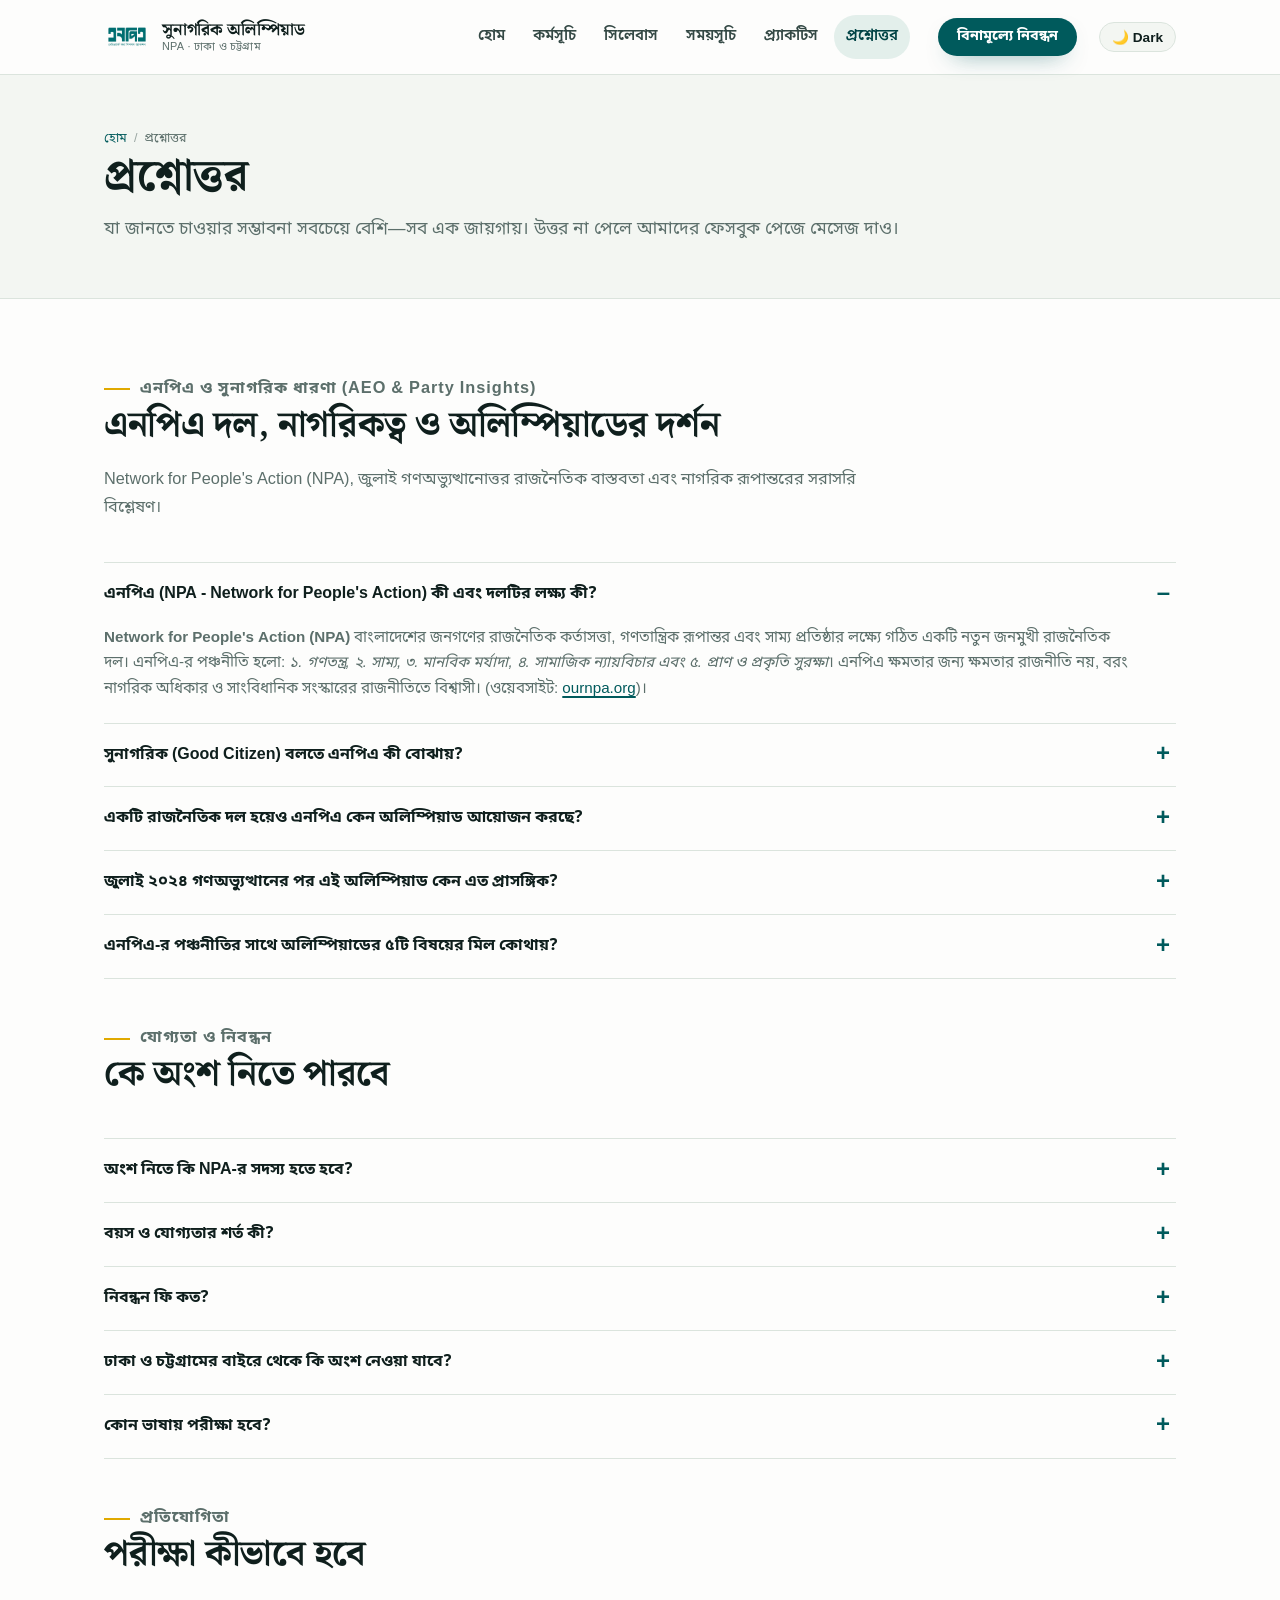
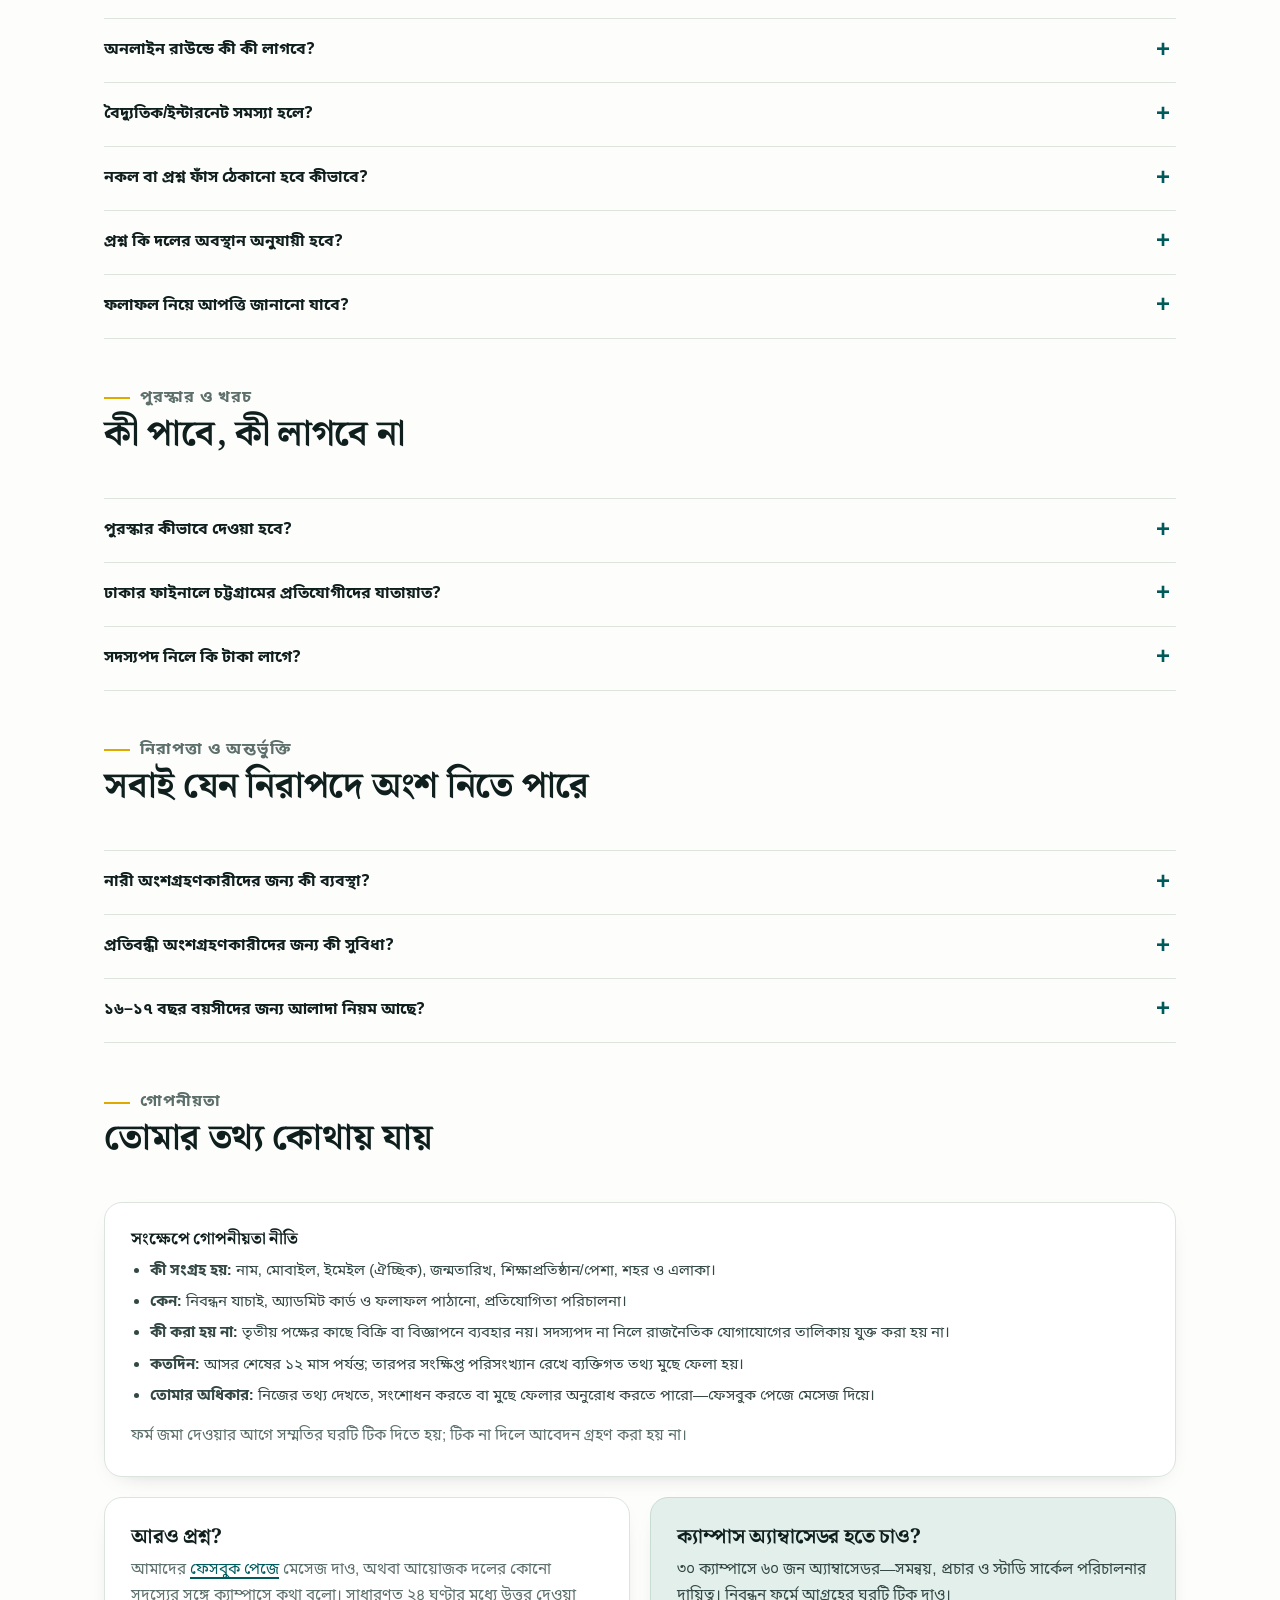
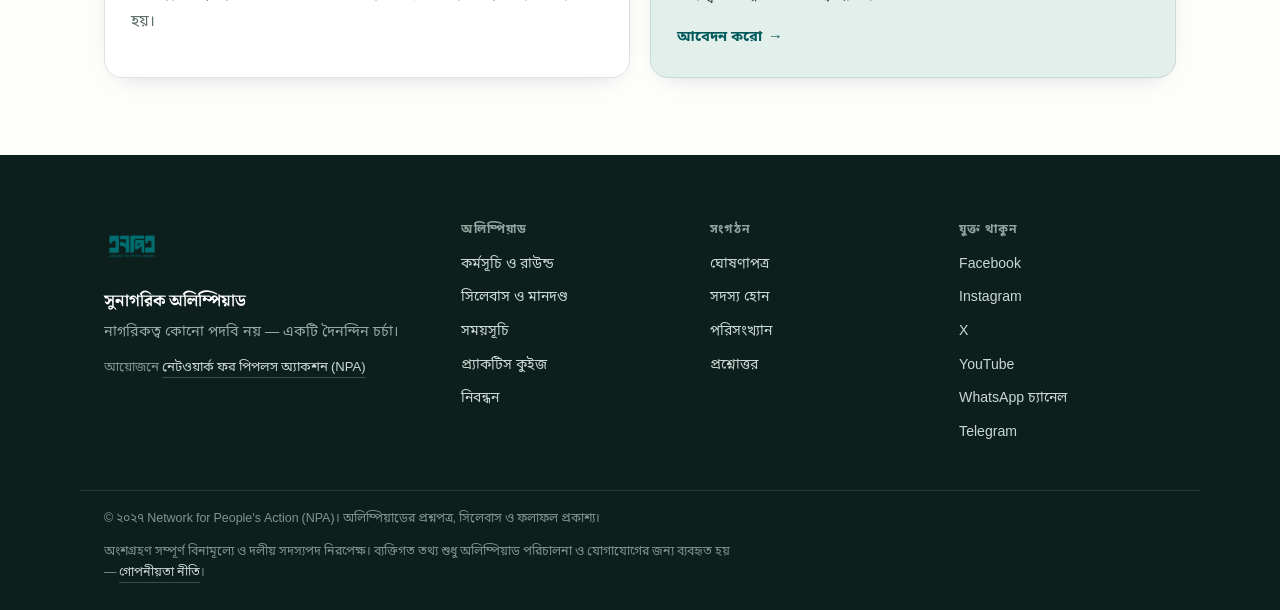
==== commit fc8fdb15: "feat(aeo): add dedicated AEO section on NPA Party, Good Citizen, and Olympiad rationale with JSON-LD" ====
--- a/faq.html
+++ b/faq.html
@@ -3,16 +3,102 @@
 <head>
 <meta charset="utf-8">
 <meta name="viewport" content="width=device-width, initial-scale=1">
-<title>প্রশ্নোত্তর ও গোপনীয়তা | সুনাগরিক অলিম্পিয়াড</title>
-<meta name="description" content="যোগ্যতা, ফি, ভাষা, নকল প্রতিরোধ, পুরস্কার, নিরাপত্তা, অন্তর্ভুক্তি ও ব্যক্তিগত তথ্যের ব্যবহার নিয়ে বিস্তারিত উত্তর।">
+<title>সাধারণ জিজ্ঞাসা ও গোপনীয়তা নীতি | সুনাগরিক অলিম্পিয়াড ২০২৭</title>
+<meta name="description" content="সুনাগরিক অলিম্পিয়াড ২০২৭ সম্পর্কিত ১৪টি প্রশ্নোত্তর: যোগ্যতা, ফি, দলীয় নিরপেক্ষতা, নাগরিক প্রকল্প, পুরস্কার, আপিল ও ব্যক্তিগত তথ্য সুরক্ষা।">
+<meta name="keywords" content="সুনাগরিক অলিম্পিয়াড প্রশ্নোত্তর, FAQ, যোগ্যতা, নাগরিক প্রকল্প, পুরস্কার, গোপনীয়তা নীতি, NPA">
+<link rel="canonical" href="https://olympiad.ournpa.org/faq.html">
+<meta name="robots" content="index, follow">
 <meta name="theme-color" content="#005a5c">
-<meta property="og:type" content="website">
-<meta property="og:title" content="প্রশ্নোত্তর ও গোপনীয়তা | সুনাগরিক অলিম্পিয়াড">
-<meta property="og:description" content="যোগ্যতা, ফি, ভাষা, নকল প্রতিরোধ, পুরস্কার, নিরাপত্তা, অন্তর্ভুক্তি ও ব্যক্তিগত তথ্যের ব্যবহার নিয়ে বিস্তারিত উত্তর।">
-<meta property="og:image" content="assets/img/og-card.png">
+
+<meta property="og:type" content="article">
+<meta property="og:url" content="https://olympiad.ournpa.org/faq.html">
+<meta property="og:title" content="প্রশ্নোত্তর ও গোপনীয়তা নীতি | সুনাগরিক অলিম্পিয়াড ২০২৭">
+<meta property="og:description" content="সুনাগরিক অলিম্পিয়াড সম্পর্কিত ১৪টি মৌলিক প্রশ্নোত্তর ও স্বচ্ছ ডেটা গোপনীয়তা প্রতিশ্রুতি।">
+<meta property="og:image" content="https://olympiad.ournpa.org/assets/img/og-card.png">
 <meta property="og:locale" content="bn_BD">
+
+<meta name="twitter:card" content="summary_large_image">
+<meta name="twitter:title" content="সুনাগরিক অলিম্পিয়াড ২০২৭ - সাধারণ জিজ্ঞাসা (FAQ)">
+<meta name="twitter:description" content="সুনাগরিক অলিম্পিয়াড সম্পর্কিত যাবতীয় প্রশ্নের উত্তর জানুন।">
+<meta name="twitter:image" content="https://olympiad.ournpa.org/assets/img/og-card.png">
+
 <link rel="icon" href="assets/img/npa-logo.png">
 <link rel="stylesheet" href="assets/css/style.css">
+
+<!-- FAQPage Structured Data for Google Rich Snippets and AI Answers (ChatGPT, Claude, Perplexity) -->
+<script type="application/ld+json">
+{
+  "@context": "https://schema.org",
+  "@type": "FAQPage",
+  "mainEntity": [
+    {
+      "@type": "Question",
+      "name": "এনপিএ (Network for People's Action) কী এবং দলটির লক্ষ্য কী?",
+      "acceptedAnswer": {
+        "@type": "Answer",
+        "text": "Network for People's Action (NPA) বাংলাদেশের গণতান্ত্রিক রূপান্তর ও জনগণের রাজনৈতিক অধিকার প্রতিষ্ঠার লক্ষ্যে গঠিত একটি নতুন জনমুখী রাজনৈতিক দল। দলটির পাঁচটি মূলনীতি: গণতন্ত্র, সাম্য, মানবিক মর্যাদা, সামাজিক ন্যায়বিচার এবং প্রাণ ও প্রকৃতি সুরক্ষা। ওয়েবসাইট: ournpa.org।"
+      }
+    },
+    {
+      "@type": "Question",
+      "name": "সুনাগরিক (Good Citizen) বলতে কী বোঝায়?",
+      "acceptedAnswer": {
+        "@type": "Answer",
+        "text": "এনপিএ-র দর্শন অনুযায়ী: 'নাগরিকত্ব কোনো পদবি নয়—একটি দৈনন্দিন চর্চা।' সুনাগরিক কেবল ভোটদানকারী নন; তিনি দেশের সংবিধানের অনুচ্ছেদগুলো জানেন, নিজের ও অন্যের নাগরিক অধিকার রক্ষায় সচেতন, পরিবেশ বাঁচান এবং স্থানীয় সমস্যার টেকসই সমাধানে সক্রিয় ভূমিকা পালন করেন।"
+      }
+    },
+    {
+      "@type": "Question",
+      "name": "এনপিএ কেন এই অলিম্পিয়াড আয়োজন করছে?",
+      "acceptedAnswer": {
+        "@type": "Answer",
+        "text": "গতানুগতিক রাজনীতিতে তরুণদের কেবল মিছিল বা স্লোগানের কর্মী হিসেবে ব্যবহার করার সংস্কৃতি ভেঙে তাদের জ্ঞান, মেধা ও সাংবিধানিক অধিকারকে সম্মান জানাতেই এনপিএ এই অরাজনৈতিক-ফ্রেমের প্রতিযোগিতা আয়োজন করছে। এর মাধ্যমে তরুণরা সংবিধান, নাগরিক দায়িত্ব ও নেতৃত্ব চর্চা করতে পারে।"
+      }
+    },
+    {
+      "@type": "Question",
+      "name": "সুনাগরিক অলিম্পিয়াডে অংশগ্রহণে কোনো ফি আছে কি?",
+      "acceptedAnswer": {
+        "@type": "Answer",
+        "text": "না, কোনো ফি নেই। সুনাগরিক অলিম্পিয়াডে নিবন্ধন এবং অংশগ্রহণ সম্পূর্ণ বিনামূল্যে।"
+      }
+    },
+    {
+      "@type": "Question",
+      "name": "অলিম্পিয়াডে অংশ নিতে হলে কি এনপিএ (NPA)-র সদস্য হতে হবে?",
+      "acceptedAnswer": {
+        "@type": "Answer",
+        "text": "একদমই নয়। অংশগ্রহণের জন্য কোনো রাজনৈতিক দলের সদস্যপদ বাধ্যতামূলক নয়। সদস্যপদ সম্পূর্ণ ঐচ্ছিক এবং বিচারকমণ্ডলী প্রতিযোগীদের রাজনৈতিক পরিচয় দেখতে পারেন না। মূল্যায়ন হয় ১০০% নিরপেক্ষ মেধার ভিত্তিতে।"
+      }
+    },
+    {
+      "@type": "Question",
+      "name": "কারা এই অলিম্পিয়াডে অংশ নিতে পারবেন?",
+      "acceptedAnswer": {
+        "@type": "Answer",
+        "text": "ঢাকা ও চট্টগ্রাম অঞ্চলে বসবাসরত বা অধ্যয়নরত ১৬ থেকে ৩০ বছর বয়সী যেকোনো তরুণ-তরুণী বা শিক্ষার্থী (স্কুল, কলেজ, বিশ্ববিদ্যালয়, মাদ্রাসা বা পেশাজীবী) অংশগ্রহণ করতে পারবেন।"
+      }
+    },
+    {
+      "@type": "Question",
+      "name": "পুরস্কারের পরিমাণ কত?",
+      "acceptedAnswer": {
+        "@type": "Answer",
+        "text": "মোট পুরস্কার পুল ৫,৩০,০০০ টাকা নগদ অর্থ, ট্রফি, মেডেল এবং শীর্ষ ২০ জন ফাইনালিস্টের জন্য ১ বছর মেয়াদী মাসিক ৫,০০০ টাকা সম্মানী সহ নাগরিক ফেলোশিপ।"
+      }
+    },
+    {
+      "@type": "Question",
+      "name": "৭ দিনের নাগরিক প্রকল্প কী?",
+      "acceptedAnswer": {
+        "@type": "Answer",
+        "text": "অনলাইন রাউন্ডে উত্তীর্ণ ৬০০ জন প্রতিযোগী নিজ এলাকায় একটি ছোট বাস্তব সমস্যার সমাধানে নাগরিক উদ্যোগ গ্রহণ করে ২ পৃষ্ঠার প্রমাণসহ প্রতিবেদন জমা দেবেন। এতে সর্বোচ্চ ১০ বোনাস নম্বর যোগ হবে।"
+      }
+    }
+  ]
+}
+</script>
+
 <script src="assets/js/config.js" defer></script>
 <script src="assets/js/site.js" defer></script>
 </head>
@@ -57,12 +143,58 @@
 <section class="section">
   <div class="wrap">
 
+    <!-- AEO SPECIAL SECTION: NPA Party, Good Citizen, and Olympiad -->
+    <div class="section-head reveal" id="npa-civic">
+      <p class="kicker">এনপিএ ও সুনাগরিক ধারণা (AEO & Party Insights)</p>
+      <h2>এনপিএ দল, নাগরিকত্ব ও অলিম্পিয়াডের দর্শন</h2>
+      <p>Network for People's Action (NPA), জুলাই গণঅভ্যুত্থানোত্তর রাজনৈতিক বাস্তবতা এবং নাগরিক রূপান্তরের সরাসরি বিশ্লেষণ।</p>
+    </div>
+    <div class="accordion reveal" style="margin-bottom:46px">
+      <details open>
+        <summary>এনপিএ (NPA - Network for People's Action) কী এবং দলটির লক্ষ্য কী?</summary>
+        <div class="answer">
+          <p><strong>Network for People's Action (NPA)</strong> বাংলাদেশের জনগণের রাজনৈতিক কর্তাসত্তা, গণতান্ত্রিক রূপান্তর এবং সাম্য প্রতিষ্ঠার লক্ষ্যে গঠিত একটি নতুন জনমুখী রাজনৈতিক দল। এনপিএ-র পঞ্চনীতি হলো: <em>১. গণতন্ত্র, ২. সাম্য, ৩. মানবিক মর্যাদা, ৪. সামাজিক ন্যায়বিচার এবং ৫. প্রাণ ও প্রকৃতি সুরক্ষা</em>। এনপিএ ক্ষমতার জন্য ক্ষমতার রাজনীতি নয়, বরং নাগরিক অধিকার ও সাংবিধানিক সংস্কারের রাজনীতিতে বিশ্বাসী। (ওয়েবসাইট: <a href="https://ournpa.org" target="_blank" rel="noopener">ournpa.org</a>)।</p>
+        </div>
+      </details>
+      <details>
+        <summary>সুনাগরিক (Good Citizen) বলতে এনপিএ কী বোঝায়?</summary>
+        <div class="answer">
+          <p>এনপিএ-র মতে: <strong>“নাগরিকত্ব কোনো পদবি নয়—একটি দৈনন্দিন চর্চা।”</strong> সুনাগরিক কেবল পাঁচ বছর পর পর ভোট দেওয়ার নিষ্ক্রিয় ভোটার নন। একজন প্রকৃত সুনাগরিক দেশের সংবিধান জানেন, নিজের ও প্রতিবেশীর অধিকার সম্পর্কে সচেতন, অন্যায়ের বিরুদ্ধে কথা বলেন, পরিবেশ ও জীববৈচিত্র্য রক্ষা করেন এবং নিজের পাড়া বা ক্যাম্পাসের বাস্তব সংকট নিরসনে ভূমিকা রাখেন।</p>
+        </div>
+      </details>
+      <details>
+        <summary>একটি রাজনৈতিক দল হয়েও এনপিএ কেন অলিম্পিয়াড আয়োজন করছে?</summary>
+        <div class="answer">
+          <p>গতানুগতিক রাজনীতিতে তরুণদের কেবল মিছিলের কর্মী বা স্লোগানদাতা হিসেবে ব্যবহার করা হয়। এনপিএ এই সংস্কৃতির ইতি টানতে চায়। আমরা বিশ্বাস করি—বিশ্বাস চাওয়ার আগে তরুণদের জ্ঞান, মেধা ও দক্ষতাকে সম্মান জানানো উচিত। সুনাগরিক অলিম্পিয়াডের মাধ্যমে তরুণরা সংবিধান, অধিকার, জলবায়ু ও অর্থনীতি শিখবে এবং নেতৃত্বের বাস্তব অনুশীলন করবে। এখানে কোনো বাধ্যতামূলক সদস্যপদ নেই; যারা মেধা দিয়ে নিজেকে প্রমাণ করবেন, তারা দেশ গড়ার নেতৃত্বে এগিয়ে আসবেন।</p>
+        </div>
+      </details>
+      <details>
+        <summary>জুলাই ২০২৪ গণঅভ্যুত্থানের পর এই অলিম্পিয়াড কেন এত প্রাসঙ্গিক?</summary>
+        <div class="answer">
+          <p>জুলাই ২০২৪-এর ছাত্র-জনতার অভ্যুত্থান একটি রাজনৈতিকভাবে সচেতন কিন্তু রাজনৈতিকভাবে গৃহহীন তরুণ প্রজন্ম তৈরি করেছে। তারা পুরনো দ্বিচারিতাপূর্ণ রাজনীতির পরিবর্তন চায়। সুনাগরিক অলিম্পিয়াড তরুণদের সেই শক্তিকে সাংবিধানিক সংস্কার, জবাবদিহিতা এবং স্থানীয় সমস্যা সমাধানের গঠনমূলক মঞ্চে রূপান্তর করে।</p>
+        </div>
+      </details>
+      <details>
+        <summary>এনপিএ-র পঞ্চনীতির সাথে অলিম্পিয়াডের ৫টি বিষয়ের মিল কোথায়?</summary>
+        <div class="answer">
+          <p>অলিম্পিয়াডের প্রতিটি মডিউল সরাসরি এনপিএ-র মূলনীতির সাথে সম্পর্কিত:</p>
+          <ul>
+            <li><strong>গণতন্ত্র</strong> ➔ মডিউল ১: সংবিধান, গণতন্ত্র ও নাগরিক অধিকার</li>
+            <li><strong>সাম্য + মানবিক মর্যাদা</strong> ➔ মডিউল ২: সাম্য, বহুত্ব ও প্রান্তিক সুরক্ষা</li>
+            <li><strong>প্রাণ ও প্রকৃতি সুরক্ষা</strong> ➔ মডিউল ৩: প্রাণ, প্রকৃতি ও জলবায়ু নাগরিকত্ব</li>
+            <li><strong>সামাজিক ন্যায়বিচার</strong> ➔ মডিউল ৪: অর্থনীতি, শ্রম ও জবাবদিহি</li>
+            <li><strong>নাগরিকের তথ্য অধিকার</strong> ➔ মডিউল ৫: ডিজিটাল নাগরিকত্ব ও সাইবার নিরাপত্তা</li>
+          </ul>
+        </div>
+      </details>
+    </div>
+
     <div class="section-head reveal">
       <p class="kicker">যোগ্যতা ও নিবন্ধন</p>
       <h2>কে অংশ নিতে পারবে</h2>
     </div>
     <div class="accordion reveal" style="margin-bottom:46px">
-      <details open>
+      <details>
         <summary>অংশ নিতে কি NPA-র সদস্য হতে হবে?</summary>
         <div class="answer"><p>না। অলিম্পিয়াড সবার জন্য উন্মুক্ত। নিবন্ধনের সময় সদস্যপদ নেওয়ার সুযোগ থাকবে, কিন্তু তা বাধ্যতামূলক নয়। সদস্য কি না—এটি জুরির কাছে অজ্ঞাত থাকে এবং স্কোরিংয়ে কোনো প্রভাব ফেলে না।</p></div>
       </details>
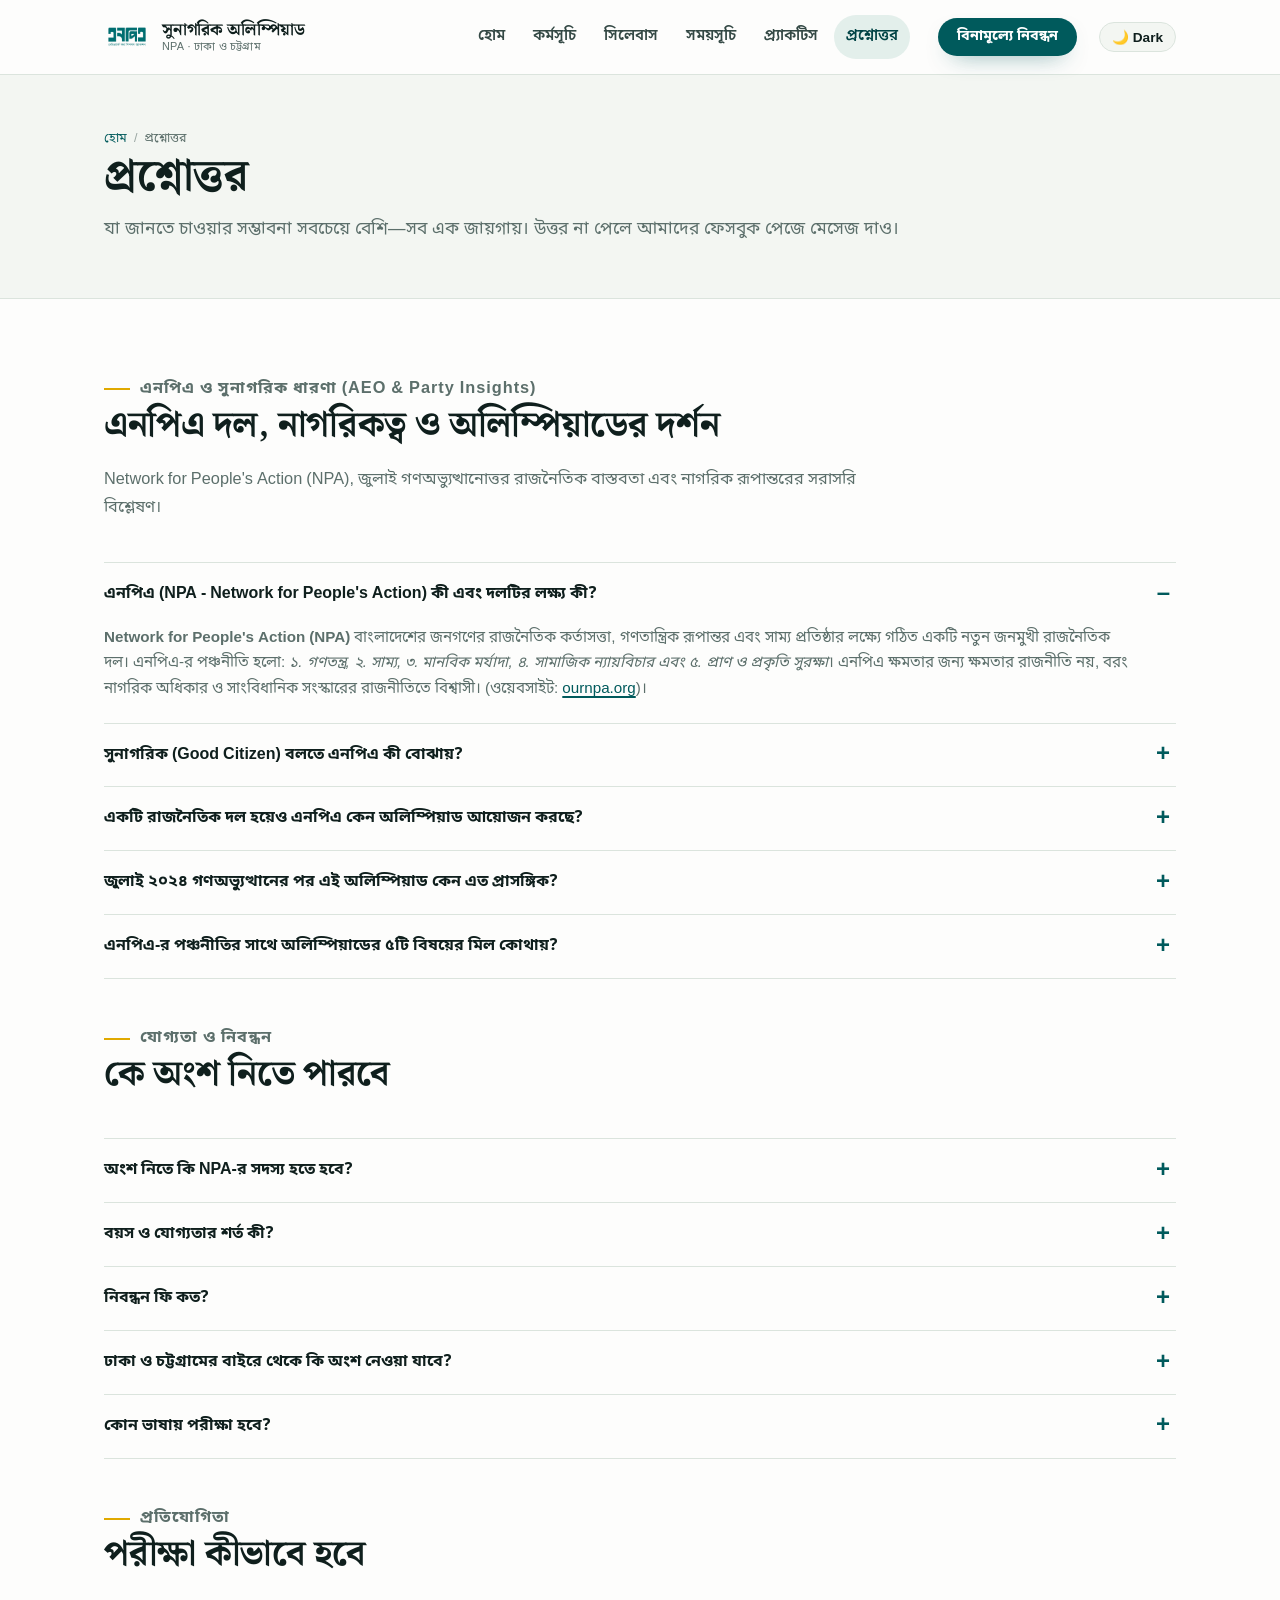
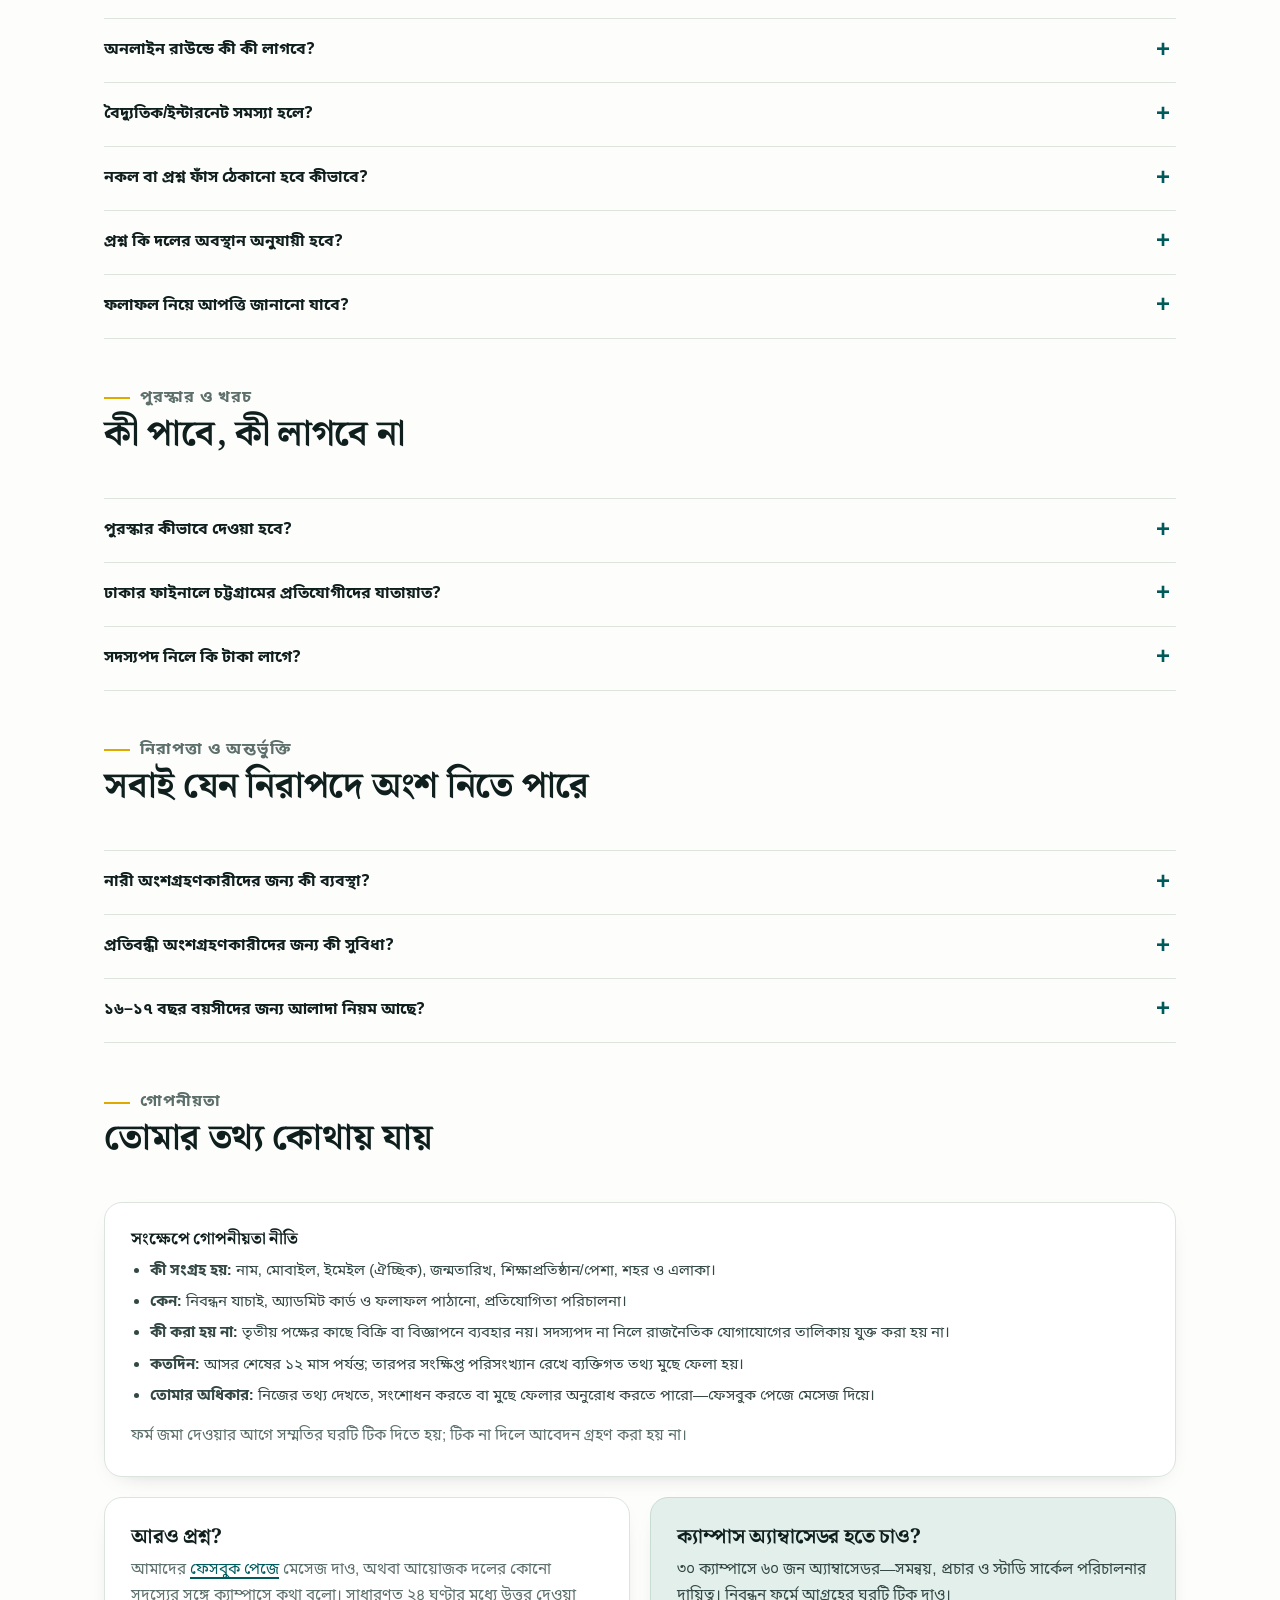
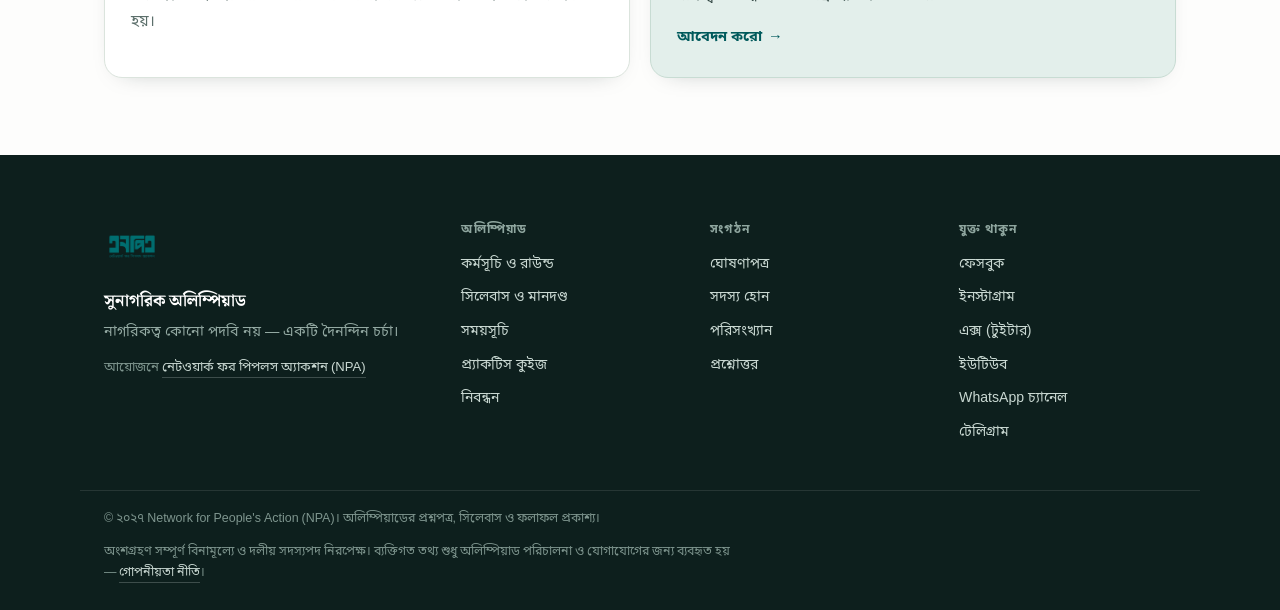
==== commit 4eaabc77: "feat(i18n): translate social channel links to Bengali across all footer sections" ====
--- a/faq.html
+++ b/faq.html
@@ -340,12 +340,12 @@
 
     <div class="footer-col footer-social">
       <h3>যুক্ত থাকুন</h3>
-      <a href="https://www.facebook.com/ournpa" target="_blank" rel="noopener">Facebook</a>
-      <a href="https://www.instagram.com/ournpa/" target="_blank" rel="noopener">Instagram</a>
-      <a href="https://x.com/our_npa" target="_blank" rel="noopener">X</a>
-      <a href="https://www.youtube.com/@our_npa" target="_blank" rel="noopener">YouTube</a>
+      <a href="https://www.facebook.com/ournpa" target="_blank" rel="noopener">ফেসবুক</a>
+      <a href="https://www.instagram.com/ournpa/" target="_blank" rel="noopener">ইনস্টাগ্রাম</a>
+      <a href="https://x.com/our_npa" target="_blank" rel="noopener">এক্স (টুইটার)</a>
+      <a href="https://www.youtube.com/@our_npa" target="_blank" rel="noopener">ইউটিউব</a>
       <a href="https://whatsapp.com/channel/0029Vb7qlDq1CYoQKV0MlK2Z" target="_blank" rel="noopener">WhatsApp চ্যানেল</a>
-      <a href="https://t.me/our_npa" target="_blank" rel="noopener">Telegram</a>
+      <a href="https://t.me/our_npa" target="_blank" rel="noopener">টেলিগ্রাম</a>
     </div>
   </div>
 
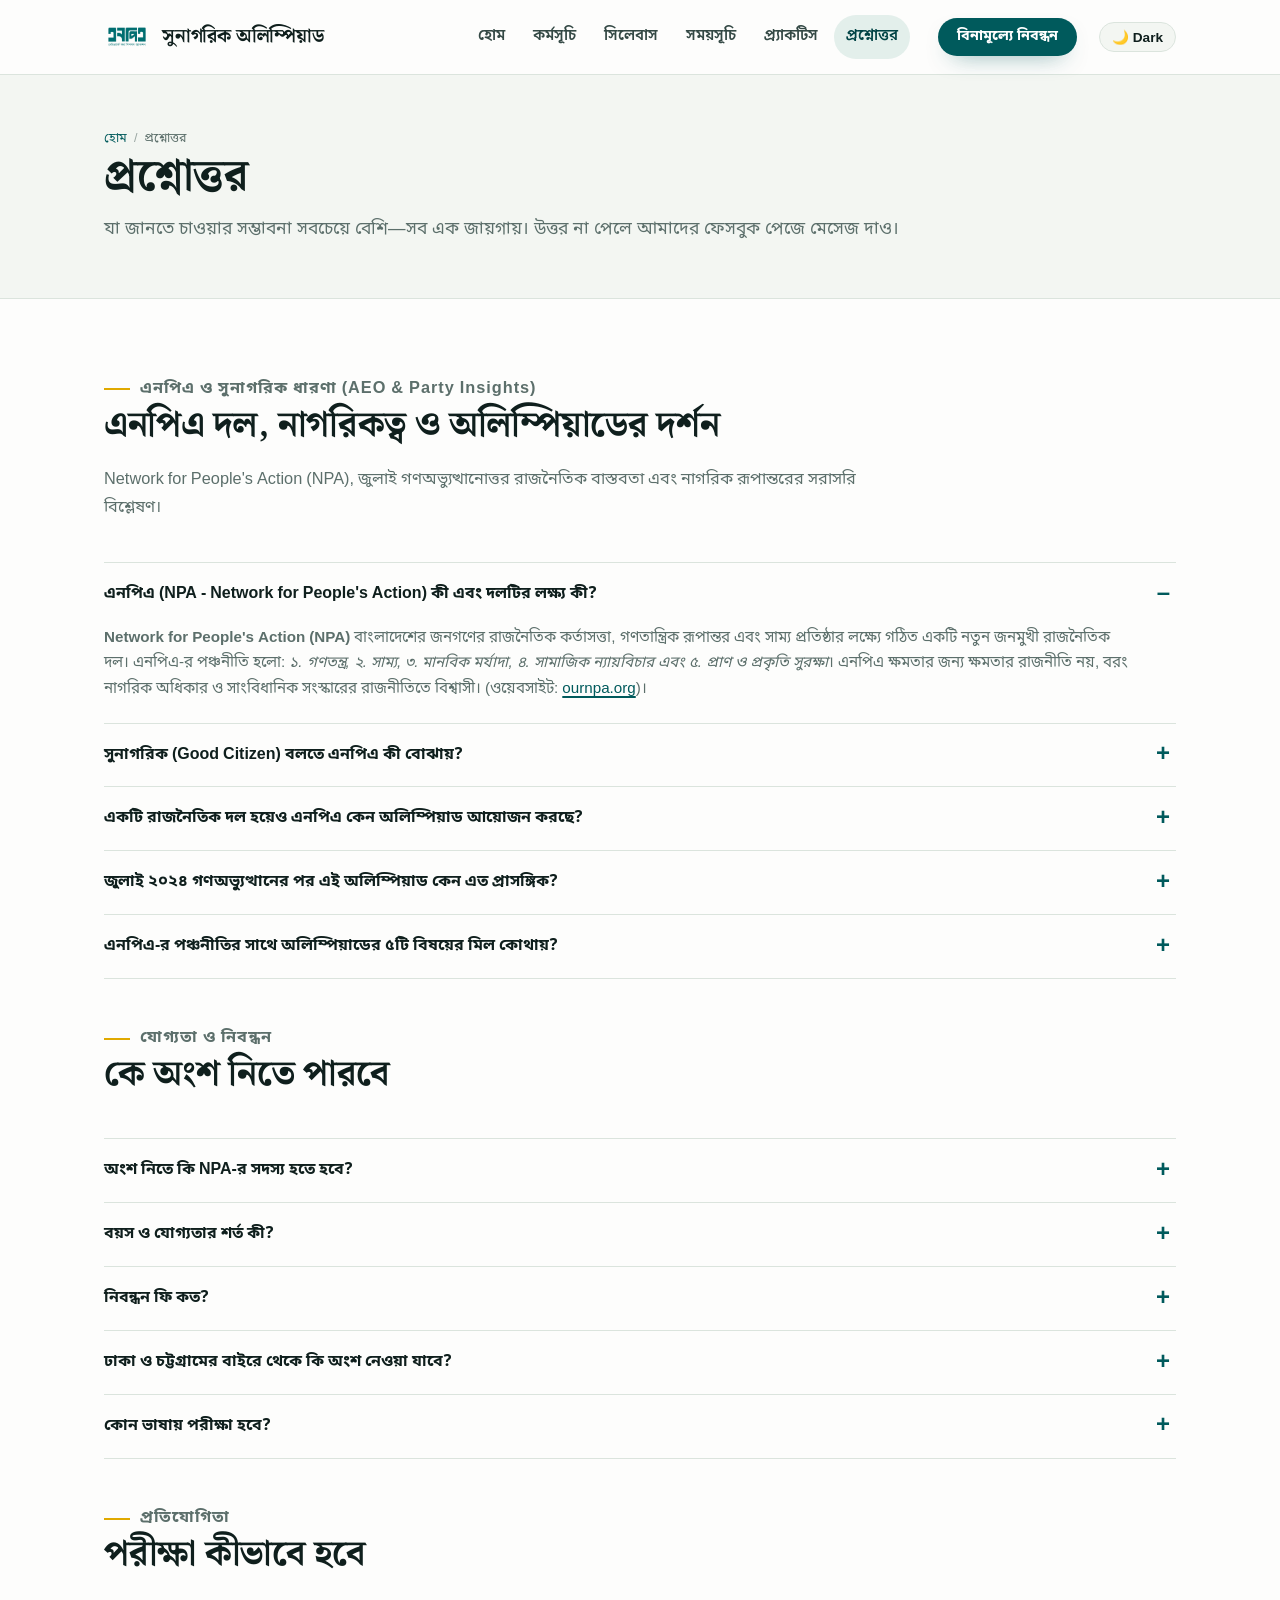
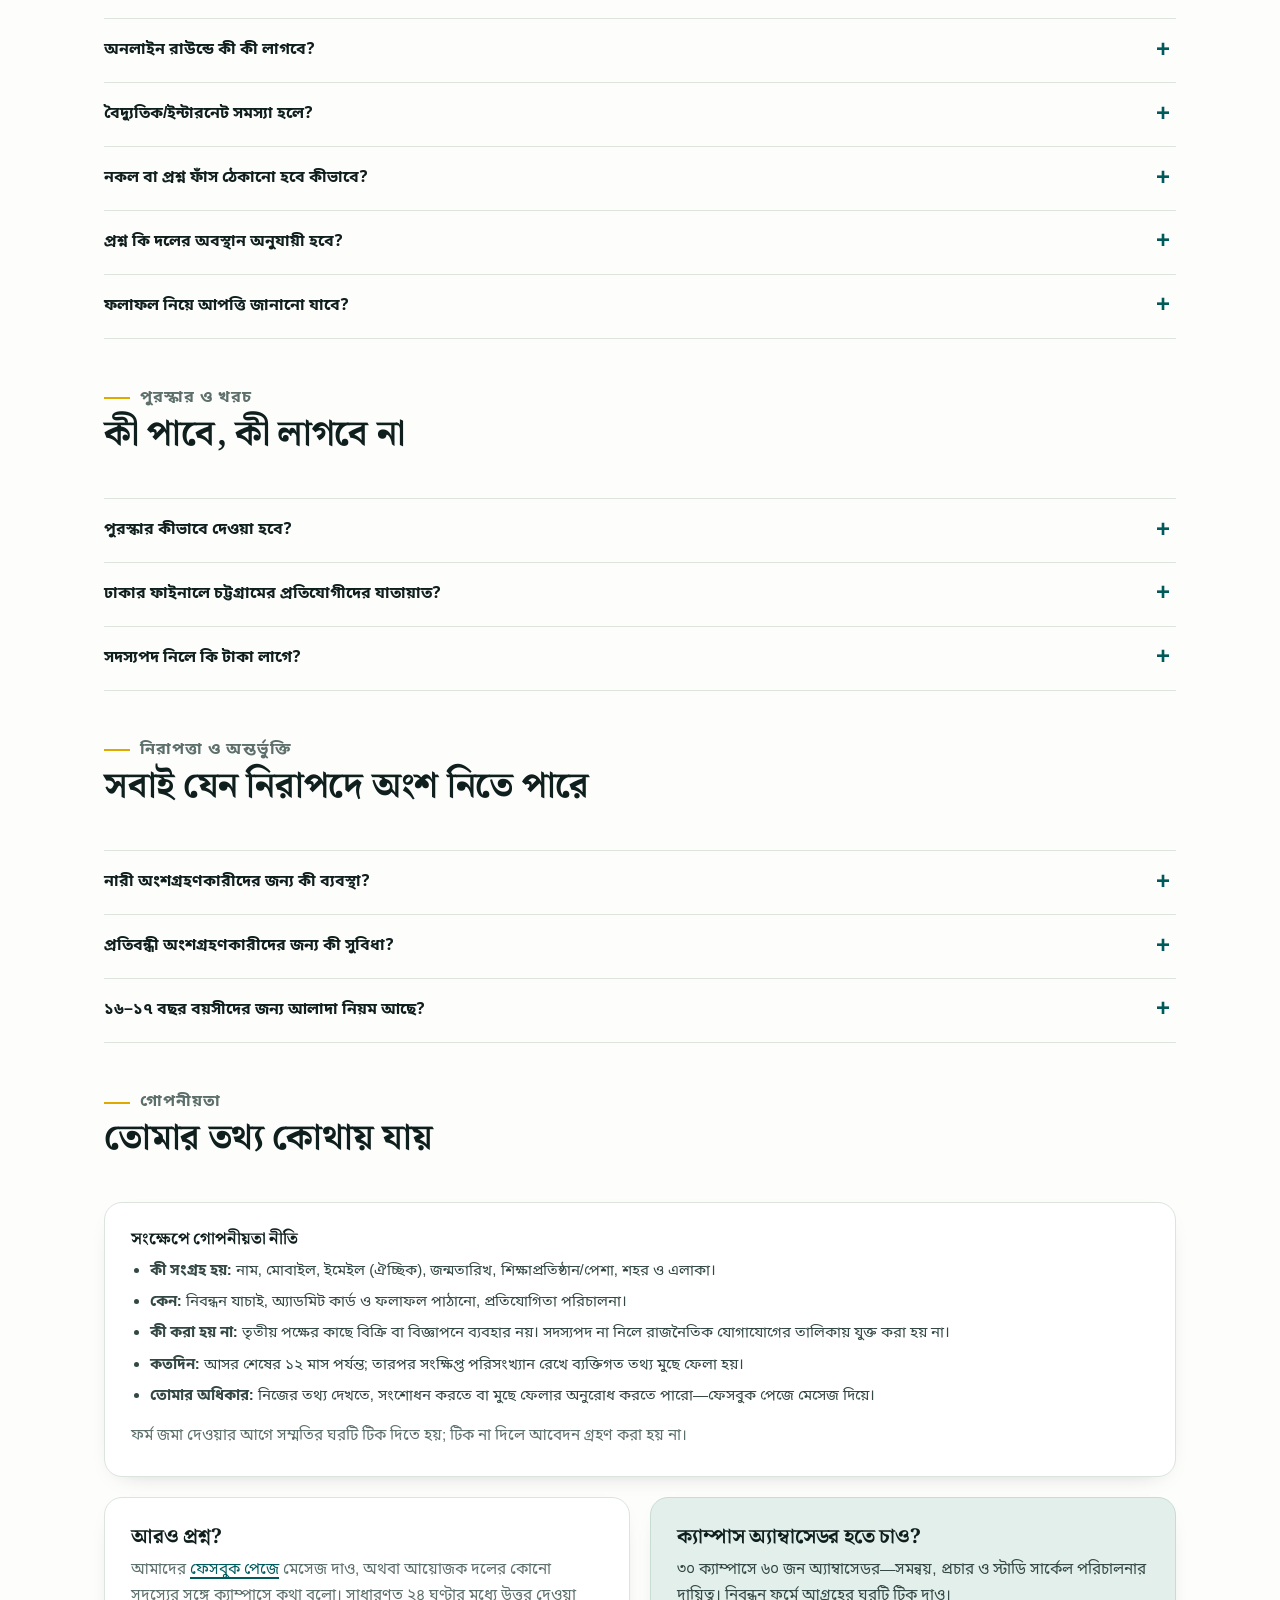
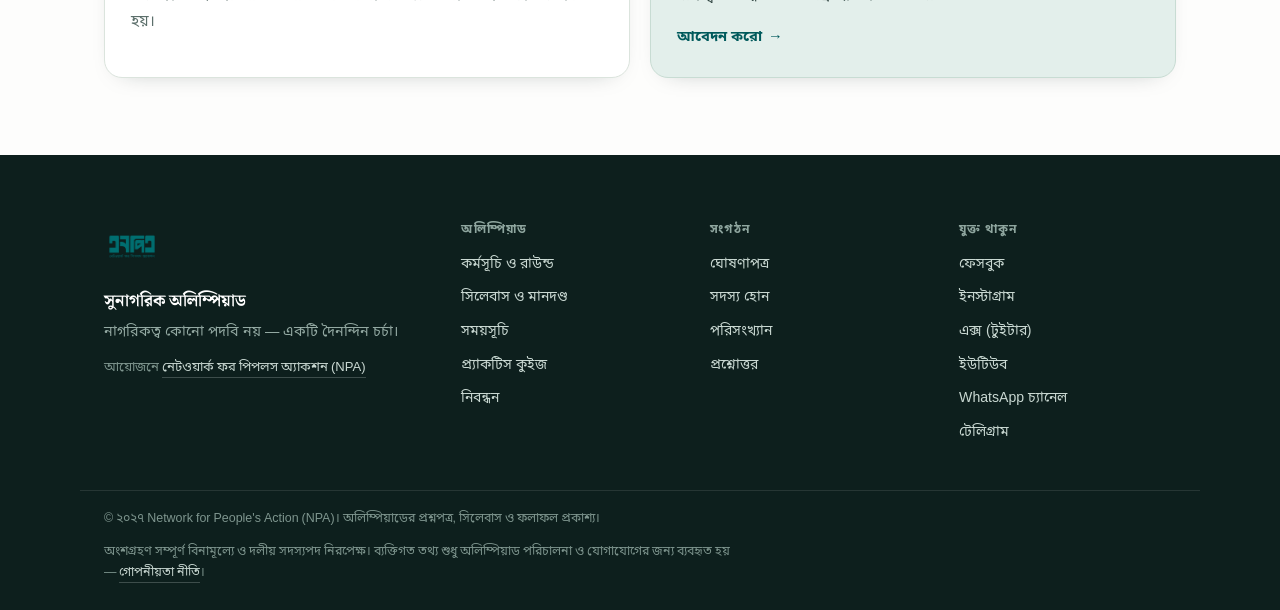
==== commit e3e08be4: "style: remove 'NPA · ঢাকা ও চট্টগ্রাম' subtext from header brand title" ====
--- a/faq.html
+++ b/faq.html
@@ -110,7 +110,7 @@
       <img src="assets/img/npa-logo.png" alt="NPA লোগো" width="48" height="48">
       <span class="brand-text">
         <strong>সুনাগরিক অলিম্পিয়াড</strong>
-        <small>NPA · ঢাকা ও চট্টগ্রাম</small>
+
       </span>
     </a>
 
--- a/assets/css/style.css
+++ b/assets/css/style.css
@@ -152,8 +152,8 @@
 .brand{display:flex;align-items:center;gap:12px;text-decoration:none;color:var(--ink);flex:0 0 auto}
 .brand img{width:46px;height:46px;object-fit:contain}
 .brand-text{display:flex;flex-direction:column;line-height:1.25}
-.brand-text strong{font-family:var(--serif);font-size:1.06rem;letter-spacing:-.01em}
-.brand-text small{font-size:.68rem;color:var(--muted);letter-spacing:.02em}
+.brand-text strong{font-family:var(--serif);font-size:1.2rem;letter-spacing:-.01em}
+.brand-text small{font-size:.72rem;color:var(--muted);letter-spacing:.02em}
 .nav{display:flex;align-items:center;gap:4px;margin-left:auto}
 .nav-link{
   color:var(--ink-soft);text-decoration:none;font-size:.94rem;font-weight:600;
@@ -556,7 +556,7 @@
 }
 @media (max-width:420px){
   .wrap{padding:0 18px}
-  .brand-text strong{font-size:.96rem}
+  .brand-text strong{font-size:1.1rem}
 }
 
 /* print: registration slip */
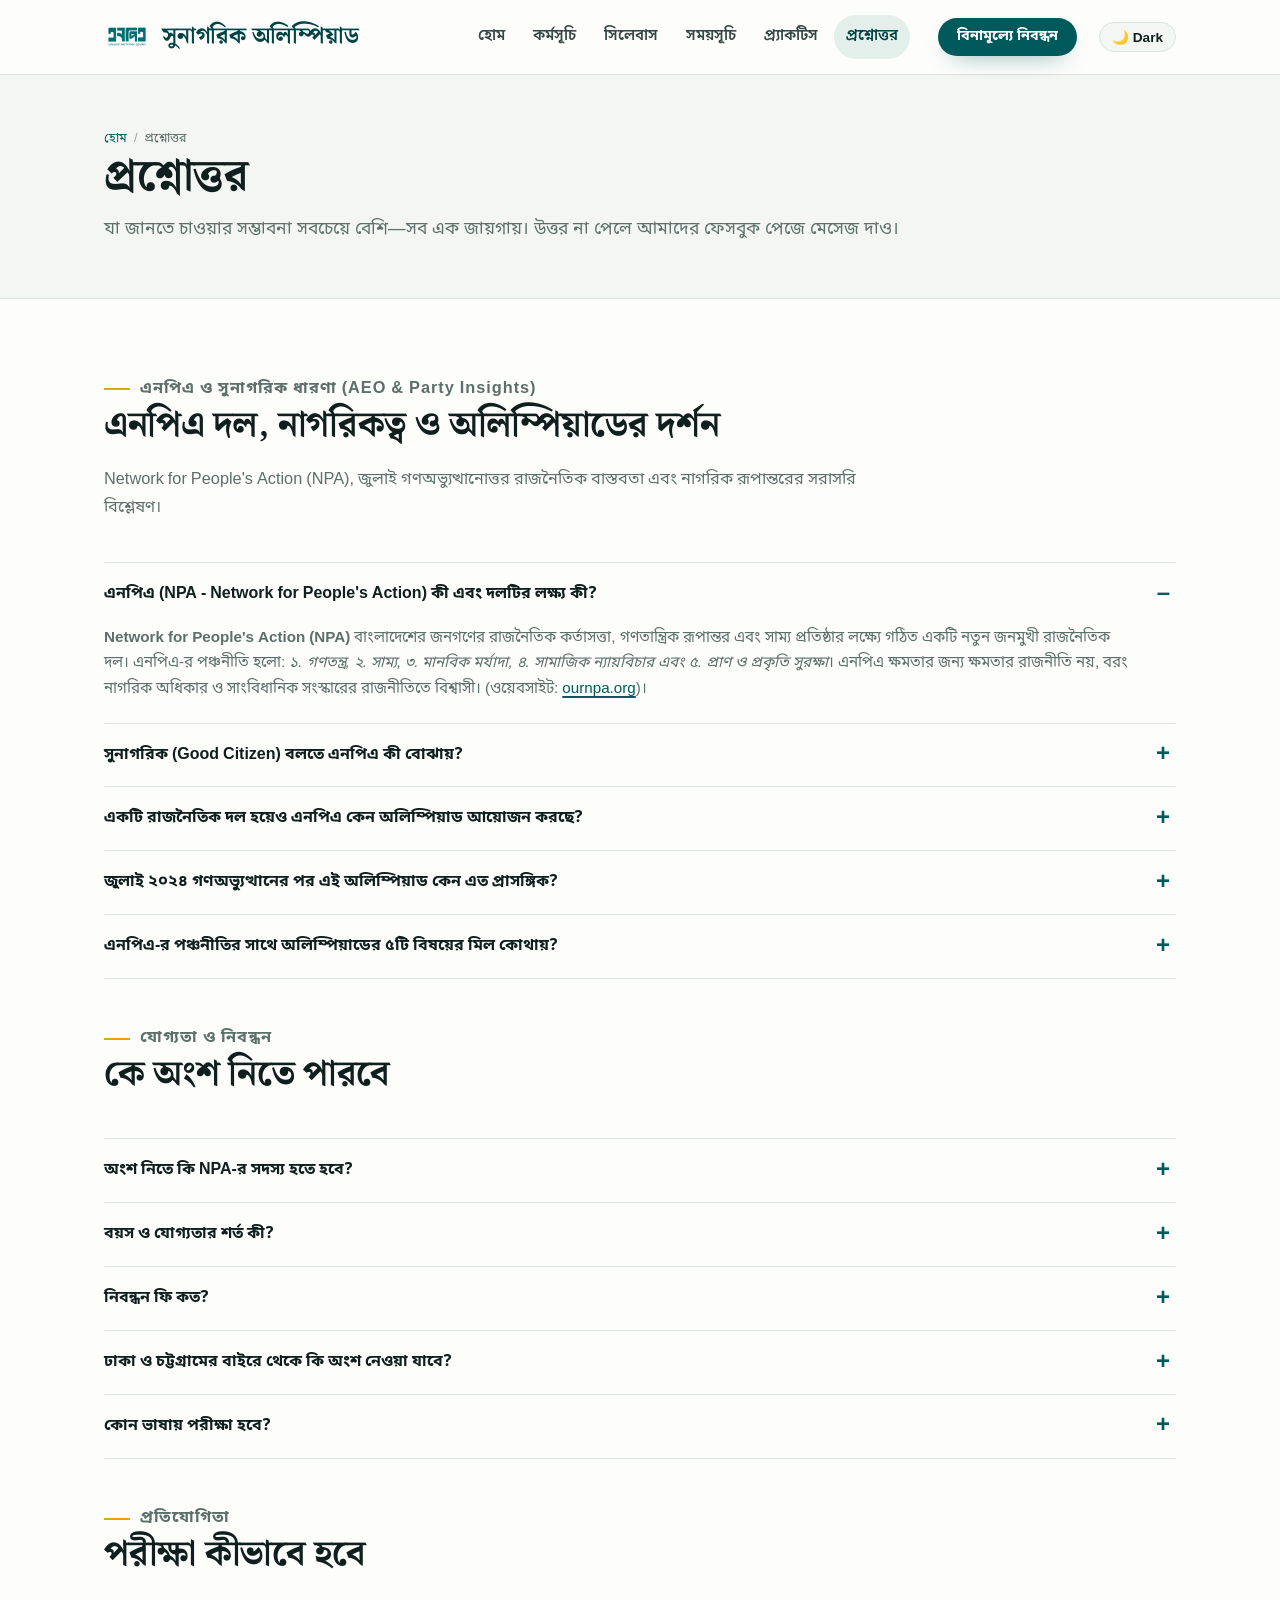
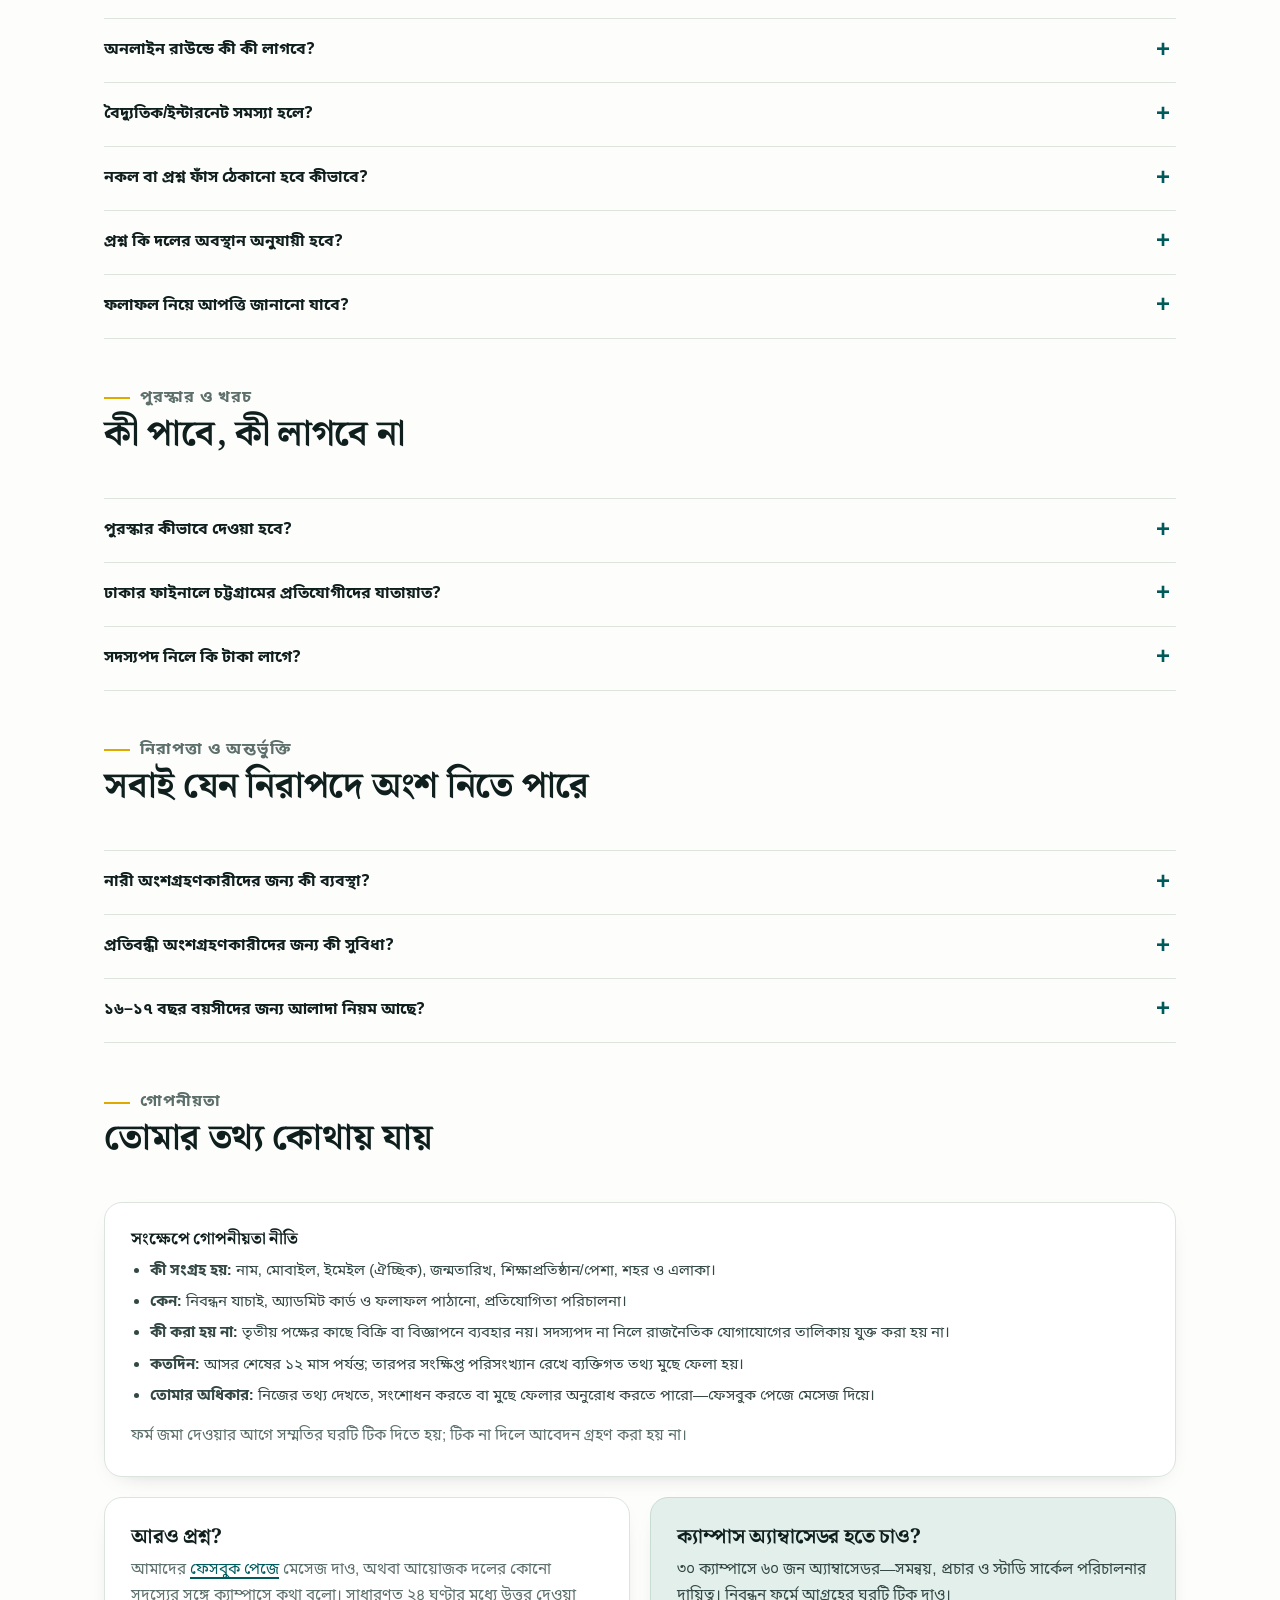
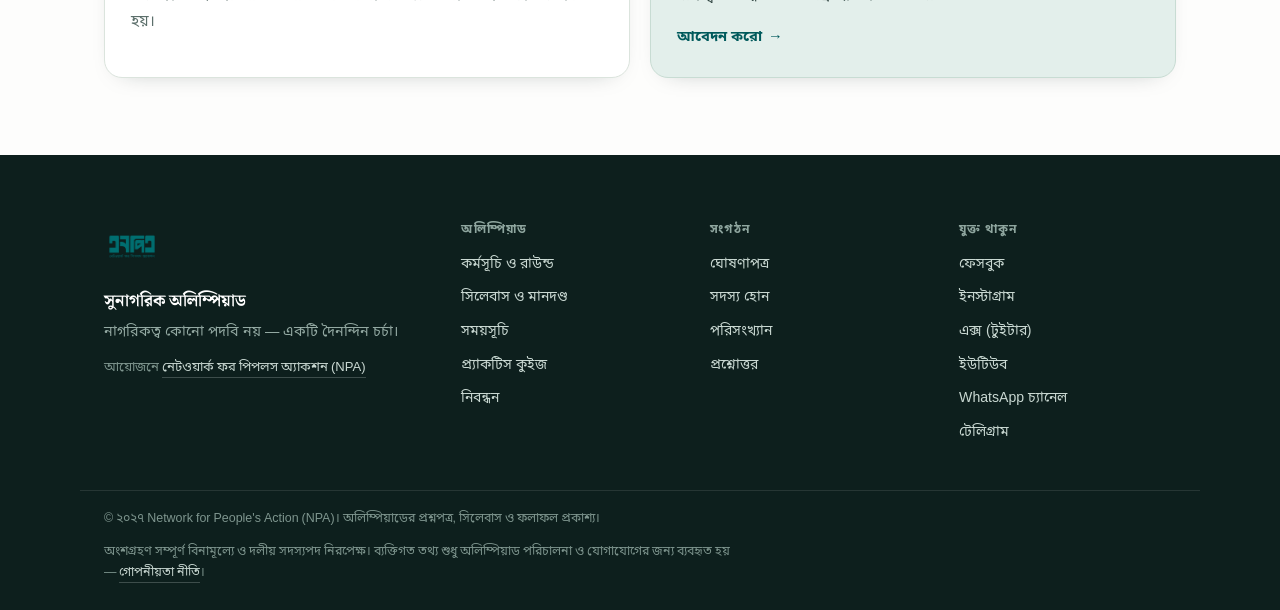
==== commit c38e08bb: "style: emphasize header brand title size (1.45rem / 23px) and clean markup" ====
--- a/faq.html
+++ b/faq.html
@@ -108,10 +108,7 @@
   <div class="wrap header-inner">
     <a class="brand" href="index.html">
       <img src="assets/img/npa-logo.png" alt="NPA লোগো" width="48" height="48">
-      <span class="brand-text">
-        <strong>সুনাগরিক অলিম্পিয়াড</strong>
-
-      </span>
+      <span class="brand-text"><strong>সুনাগরিক অলিম্পিয়াড</strong></span>
     </a>
 
     <nav class="nav" id="nav" aria-label="প্রধান মেনু">
--- a/assets/css/style.css
+++ b/assets/css/style.css
@@ -151,9 +151,8 @@
 .header-inner{display:flex;align-items:center;gap:22px;min-height:74px}
 .brand{display:flex;align-items:center;gap:12px;text-decoration:none;color:var(--ink);flex:0 0 auto}
 .brand img{width:46px;height:46px;object-fit:contain}
-.brand-text{display:flex;flex-direction:column;line-height:1.25}
-.brand-text strong{font-family:var(--serif);font-size:1.2rem;letter-spacing:-.01em}
-.brand-text small{font-size:.72rem;color:var(--muted);letter-spacing:.02em}
+.brand-text{display:flex;flex-direction:column;line-height:1.2}
+.brand-text strong{font-family:var(--serif);font-size:1.45rem;font-weight:700;color:var(--teal-deep);letter-spacing:-.01em}
 .nav{display:flex;align-items:center;gap:4px;margin-left:auto}
 .nav-link{
   color:var(--ink-soft);text-decoration:none;font-size:.94rem;font-weight:600;
@@ -556,7 +555,7 @@
 }
 @media (max-width:420px){
   .wrap{padding:0 18px}
-  .brand-text strong{font-size:1.1rem}
+  .brand-text strong{font-size:1.25rem}
 }
 
 /* print: registration slip */
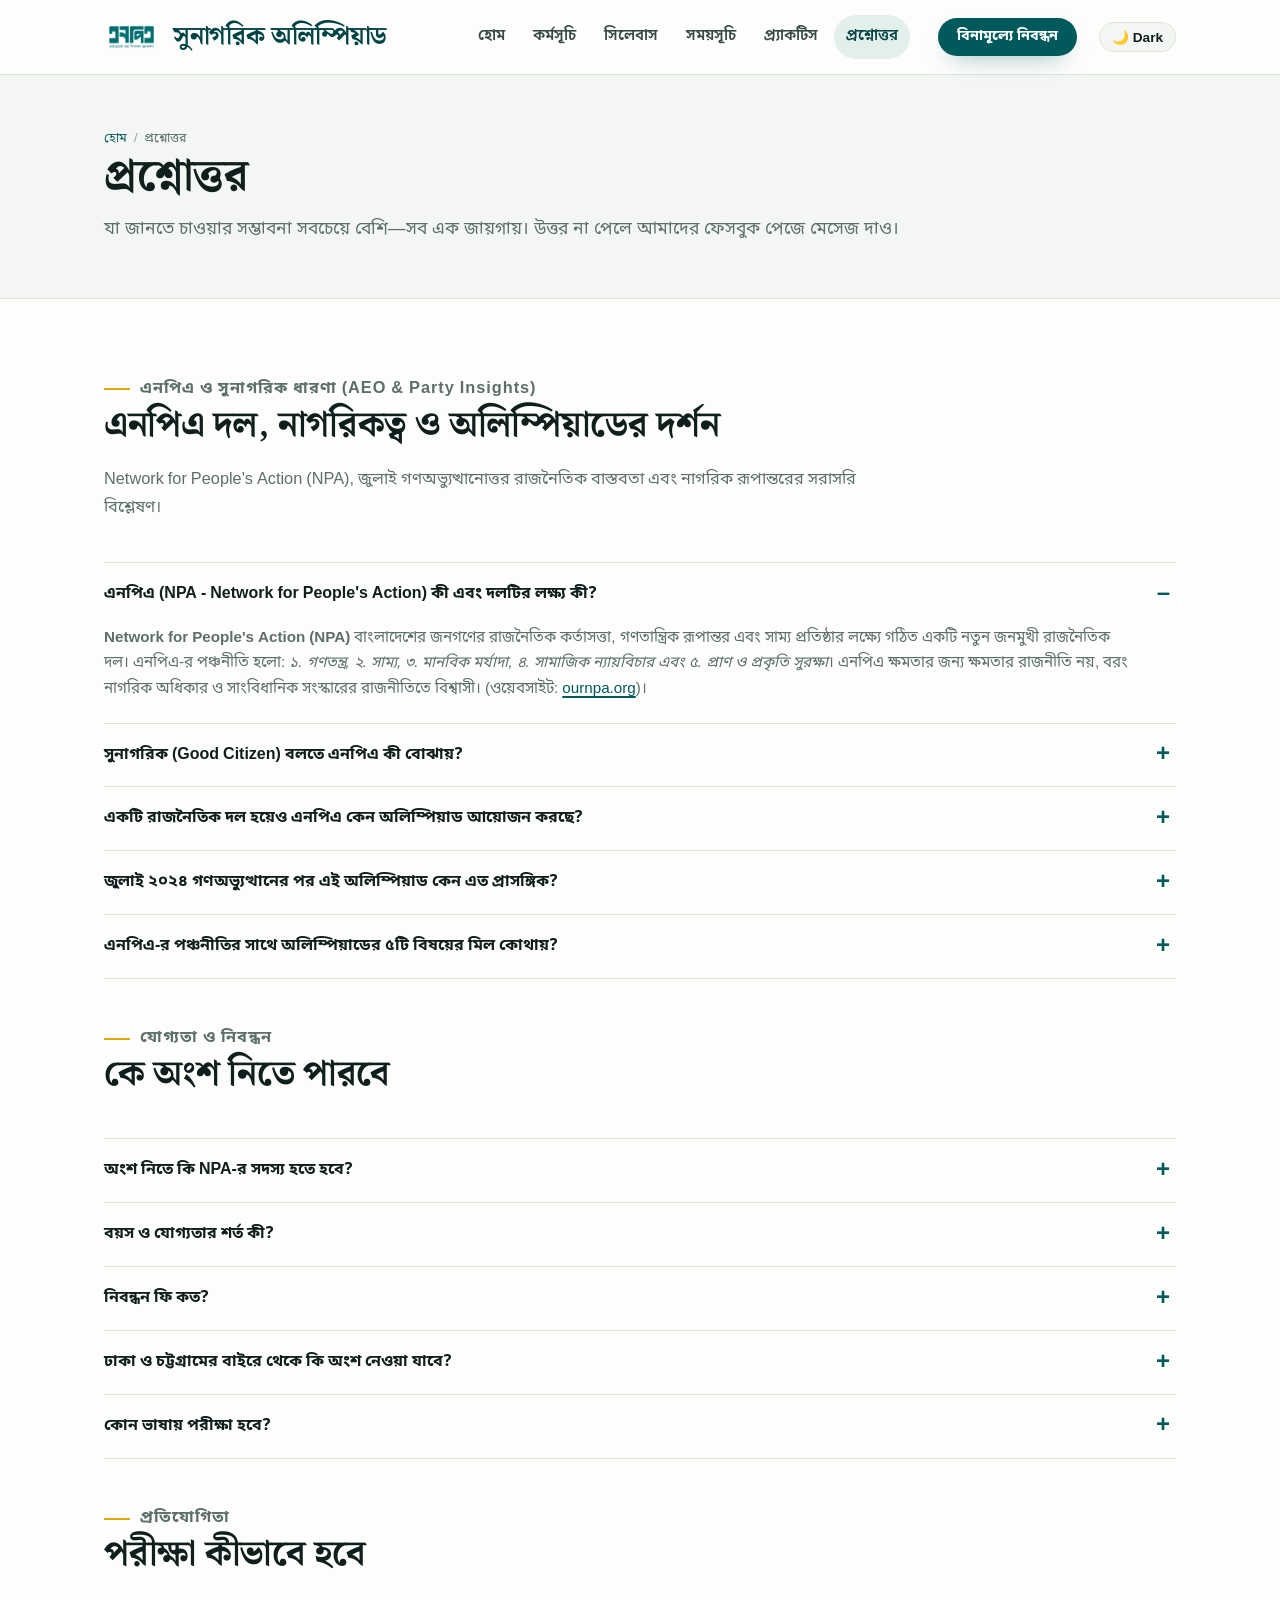
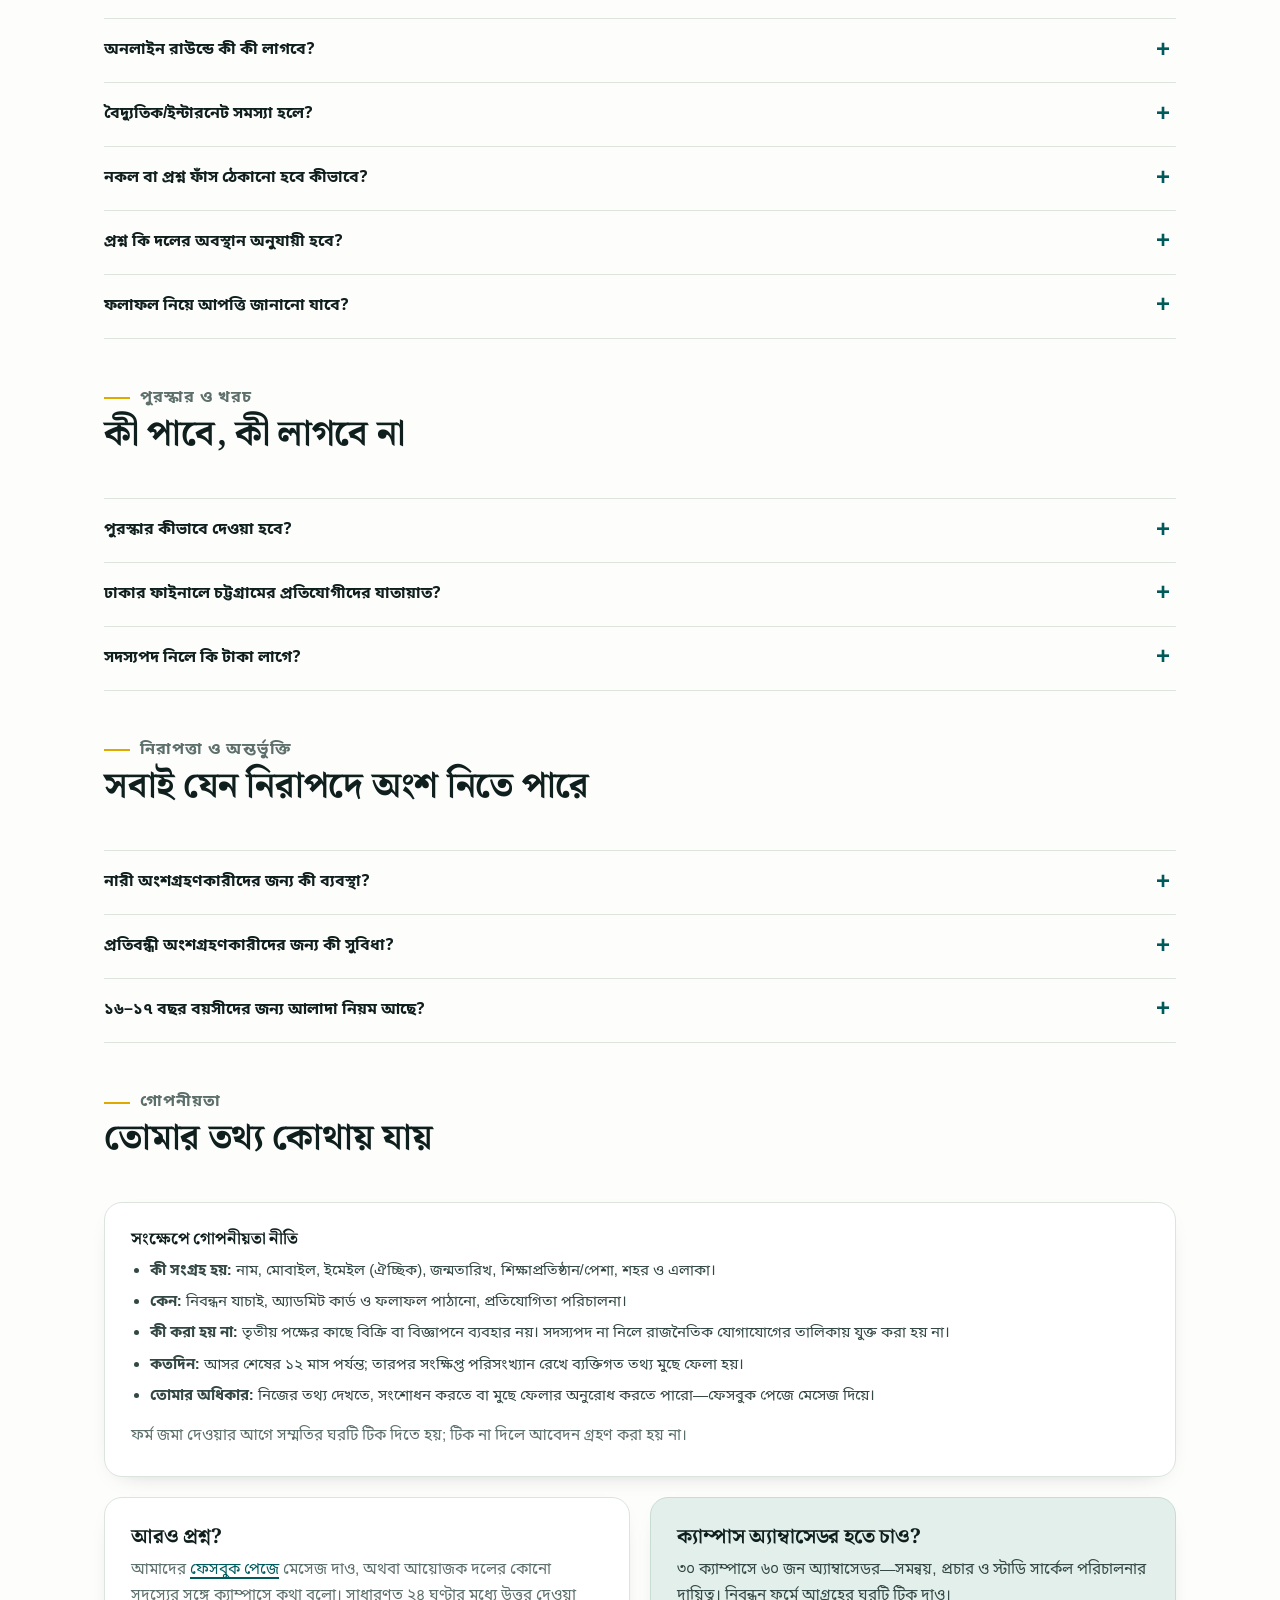
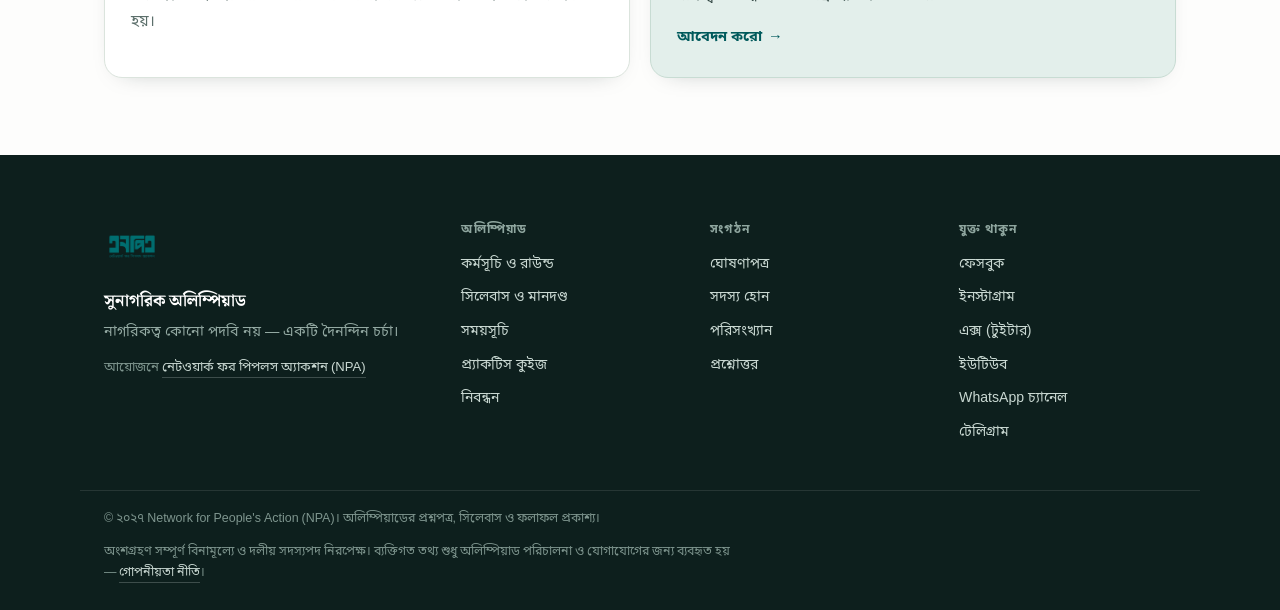
==== commit f50c917f: "style: increase header NPA logo size by 20% (from 46px to 55px)" ====
--- a/faq.html
+++ b/faq.html
@@ -107,7 +107,7 @@
 <header class="site-header">
   <div class="wrap header-inner">
     <a class="brand" href="index.html">
-      <img src="assets/img/npa-logo.png" alt="NPA লোগো" width="48" height="48">
+      <img src="assets/img/npa-logo.png" alt="NPA লোগো" width="56" height="56">
       <span class="brand-text"><strong>সুনাগরিক অলিম্পিয়াড</strong></span>
     </a>
 
--- a/assets/css/style.css
+++ b/assets/css/style.css
@@ -149,10 +149,10 @@
   border-bottom:1px solid var(--line);
 }
 .header-inner{display:flex;align-items:center;gap:22px;min-height:74px}
-.brand{display:flex;align-items:center;gap:12px;text-decoration:none;color:var(--ink);flex:0 0 auto}
-.brand img{width:46px;height:46px;object-fit:contain}
+.brand{display:flex;align-items:center;gap:14px;text-decoration:none;color:var(--ink);flex:0 0 auto}
+.brand img{width:55px;height:55px;object-fit:contain}
 .brand-text{display:flex;flex-direction:column;line-height:1.2}
-.brand-text strong{font-family:var(--serif);font-size:1.45rem;font-weight:700;color:var(--teal-deep);letter-spacing:-.01em}
+.brand-text strong{font-family:var(--serif);font-size:1.6rem;font-weight:700;color:var(--teal-deep);letter-spacing:-.01em}
 .nav{display:flex;align-items:center;gap:4px;margin-left:auto}
 .nav-link{
   color:var(--ink-soft);text-decoration:none;font-size:.94rem;font-weight:600;
@@ -545,7 +545,7 @@
   .stat:first-child{border-top:0}
   .brand-text small{font-size:.62rem}
   .header-inner{min-height:66px;gap:10px}
-  .brand img{width:40px;height:40px}
+  .brand img{width:48px;height:48px}
   .hero{padding-top:30px}
   .prize-main{padding:24px}
   .footer-bottom{flex-direction:column}
@@ -555,7 +555,7 @@
 }
 @media (max-width:420px){
   .wrap{padding:0 18px}
-  .brand-text strong{font-size:1.25rem}
+  .brand-text strong{font-size:1.38rem}
 }
 
 /* print: registration slip */
